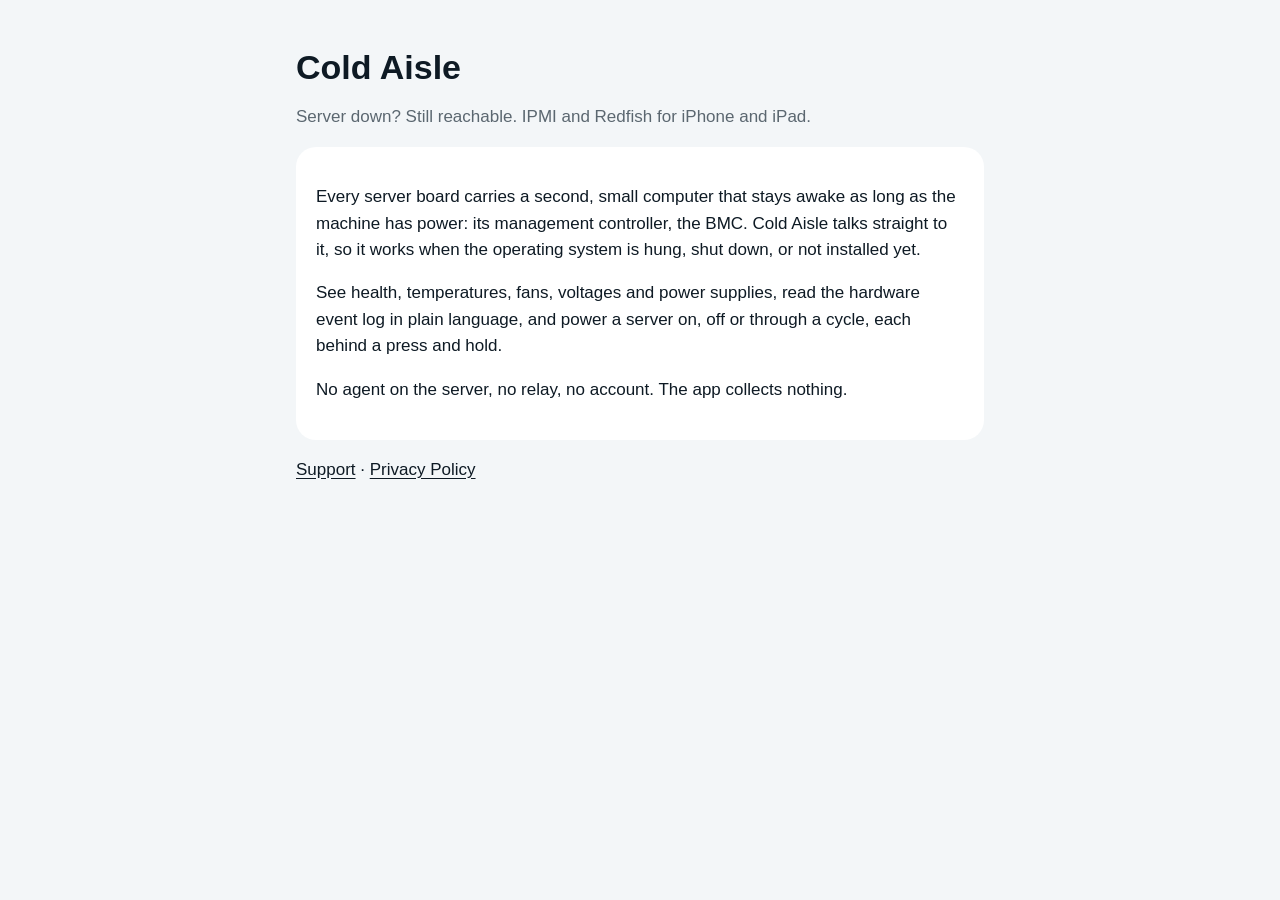
==== index.html @ 9bc8d435 "Privacy policy and support pages for Cold Aisle Co-Authored-By: Claude Fable 5.2 <noreply@anthropic." ====
<!doctype html>
<html lang="en">
<head>
<meta charset="utf-8">
<meta name="viewport" content="width=device-width, initial-scale=1">
<title>Cold Aisle</title>
<link rel="stylesheet" href="style.css">
</head>
<body>
<main>
<h1>Cold Aisle</h1>
<p class="muted">Server down? Still reachable. IPMI and Redfish for iPhone and iPad.</p>
<div class="card">
<p>Every server board carries a second, small computer that stays awake as long as the machine has power: its management controller, the BMC. Cold Aisle talks straight to it, so it works when the operating system is hung, shut down, or not installed yet.</p>
<p>See health, temperatures, fans, voltages and power supplies, read the hardware event log in plain language, and power a server on, off or through a cycle, each behind a press and hold.</p>
<p>No agent on the server, no relay, no account. The app collects nothing.</p>
</div>
<p><a href="support.html">Support</a> &middot; <a href="privacy.html">Privacy Policy</a></p>
</main>
</body>
</html>
---- style.css ----
:root { --bg: #f3f6f8; --fg: #0e1a24; --muted: #5b6770; --card: #fff; --link: #0e1a24; }
@media (prefers-color-scheme: dark) { :root { --bg: #0b1218; --fg: #edf2f5; --muted: #9aa7b2; --card: #16222c; --link: #edf2f5; } }
* { box-sizing: border-box; }
body { margin: 0; background: var(--bg); color: var(--fg); font: 17px/1.55 -apple-system, BlinkMacSystemFont, "Segoe UI", Roboto, sans-serif; }
main { max-width: 720px; margin: 0 auto; padding: 48px 16px 64px; }
h1 { font-size: 34px; line-height: 1.15; margin: 0 0 8px; font-weight: 600; }
h2 { font-size: 21px; margin: 32px 0 8px; font-weight: 600; }
p, li { color: var(--fg); }
.muted { color: var(--muted); }
.card { background: var(--card); border-radius: 20px; padding: 20px; margin: 16px 0; }
a { color: var(--link); text-underline-offset: 3px; }
nav { display: flex; gap: 16px; margin-bottom: 32px; }
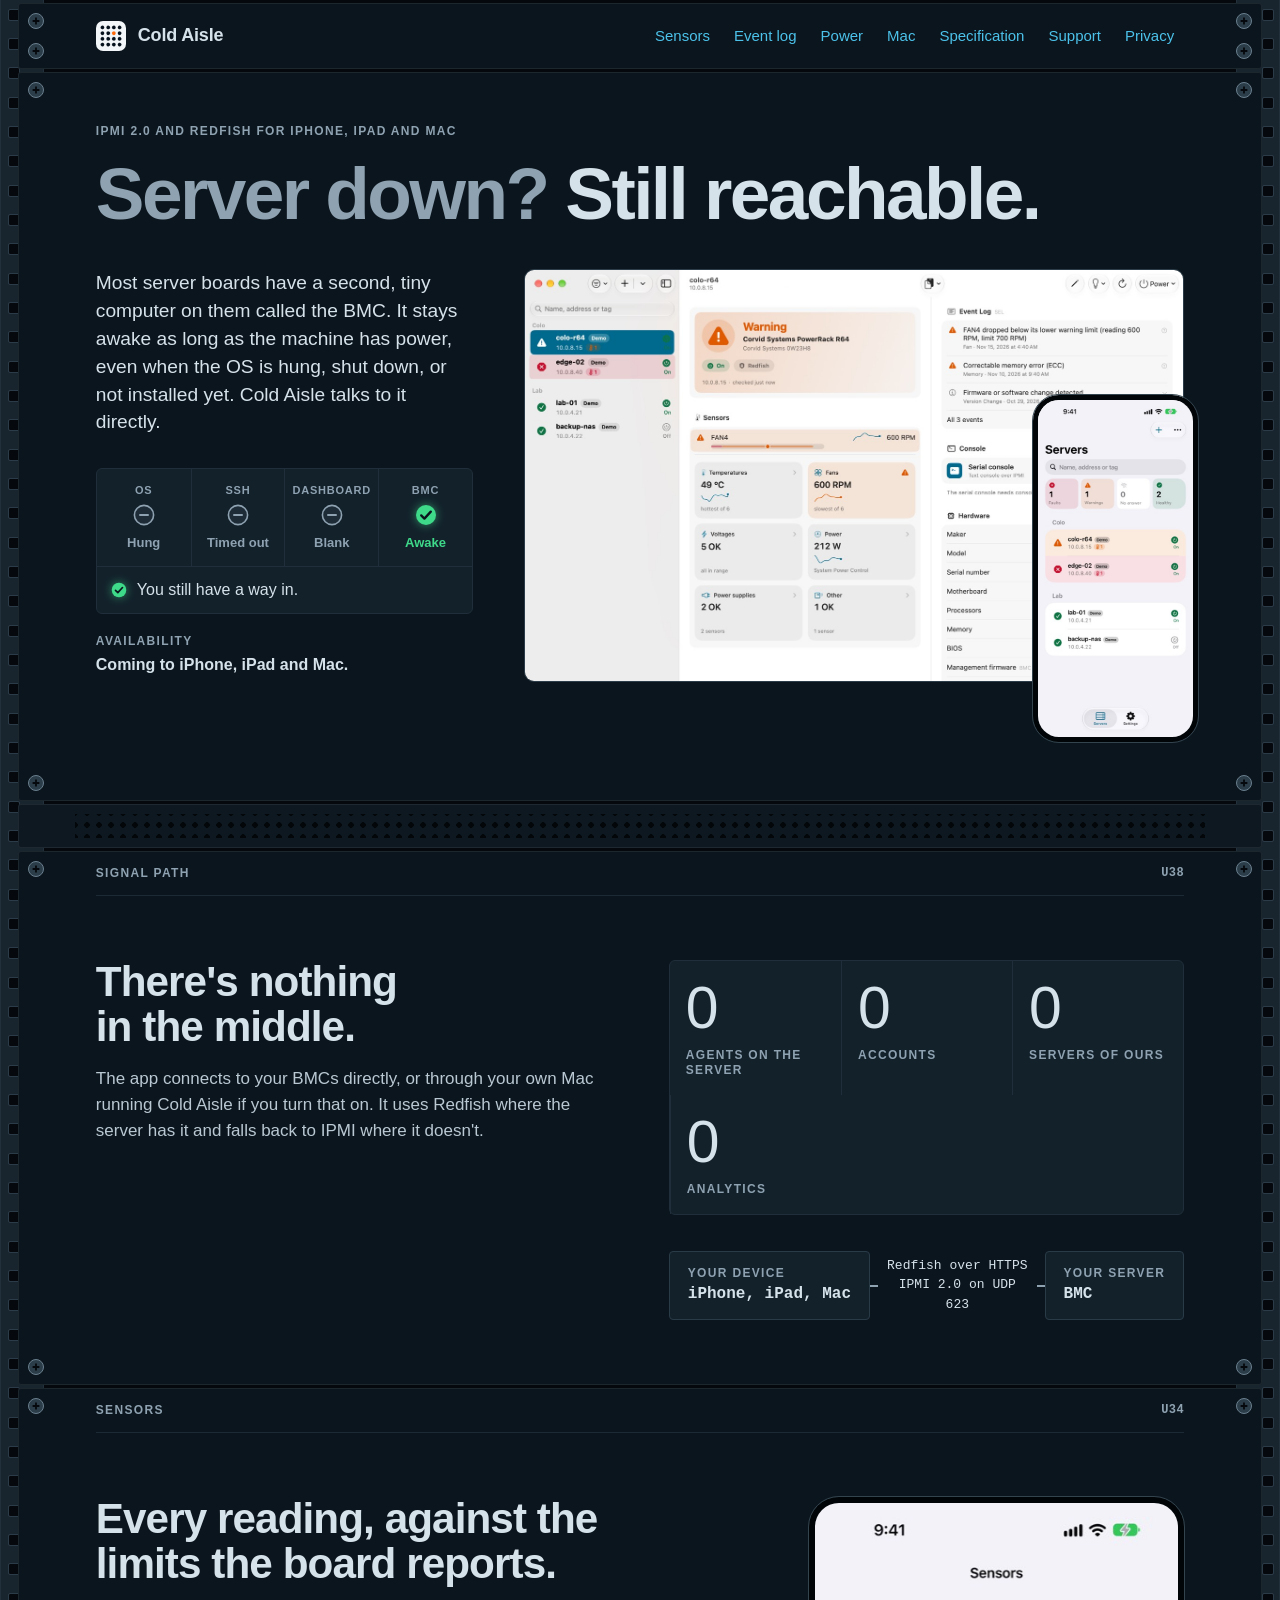
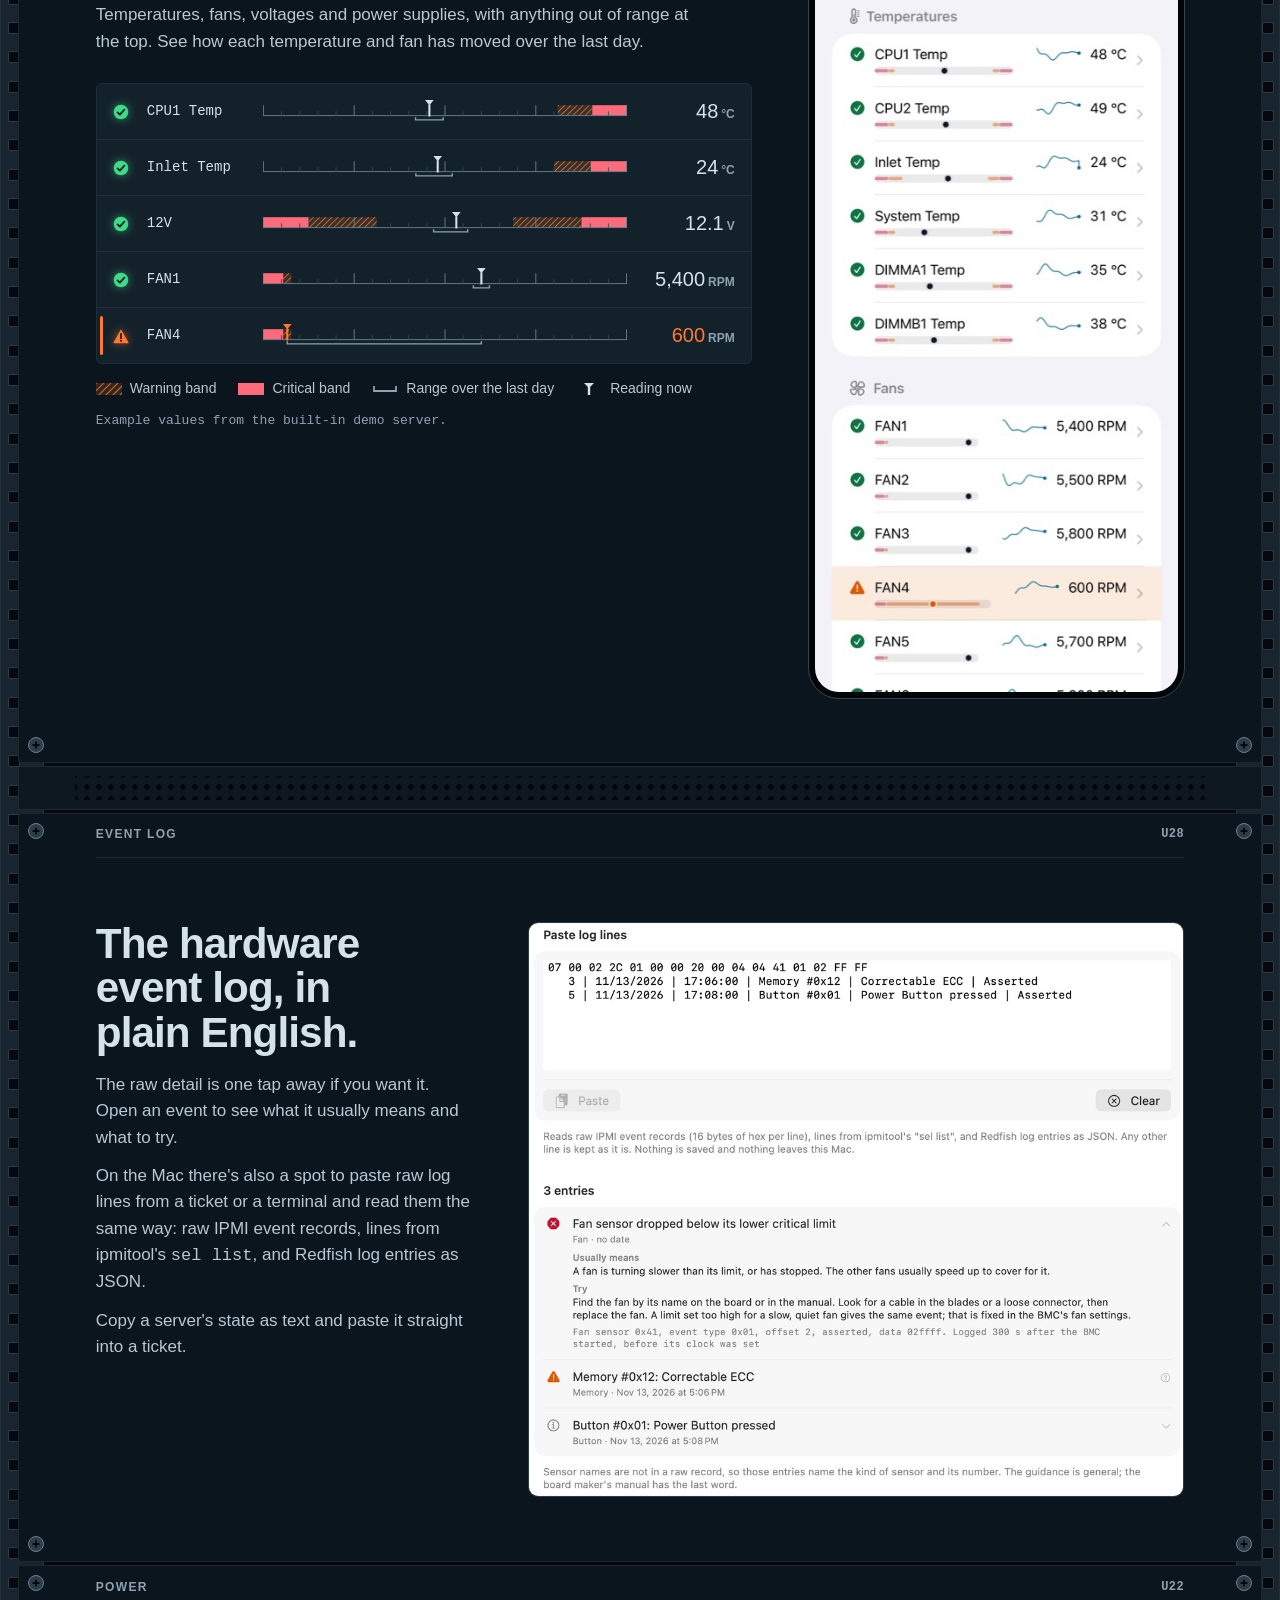
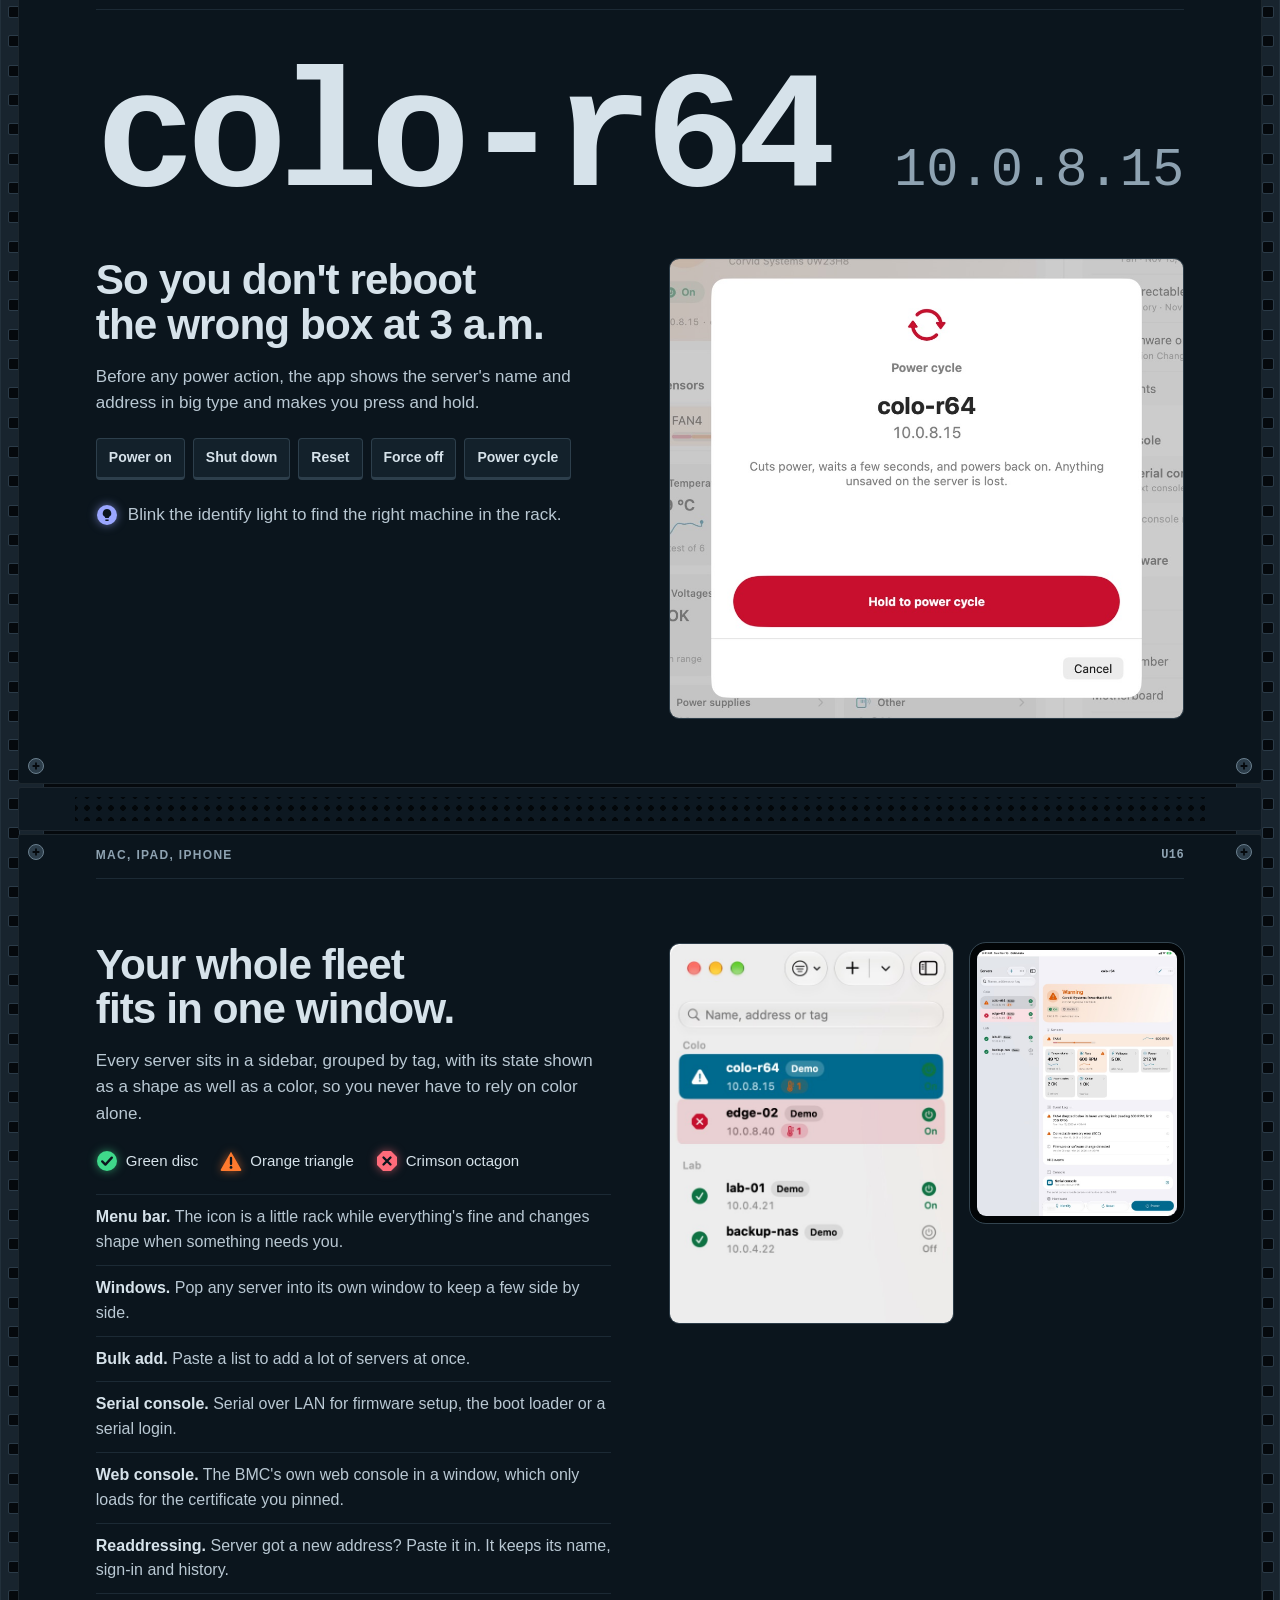
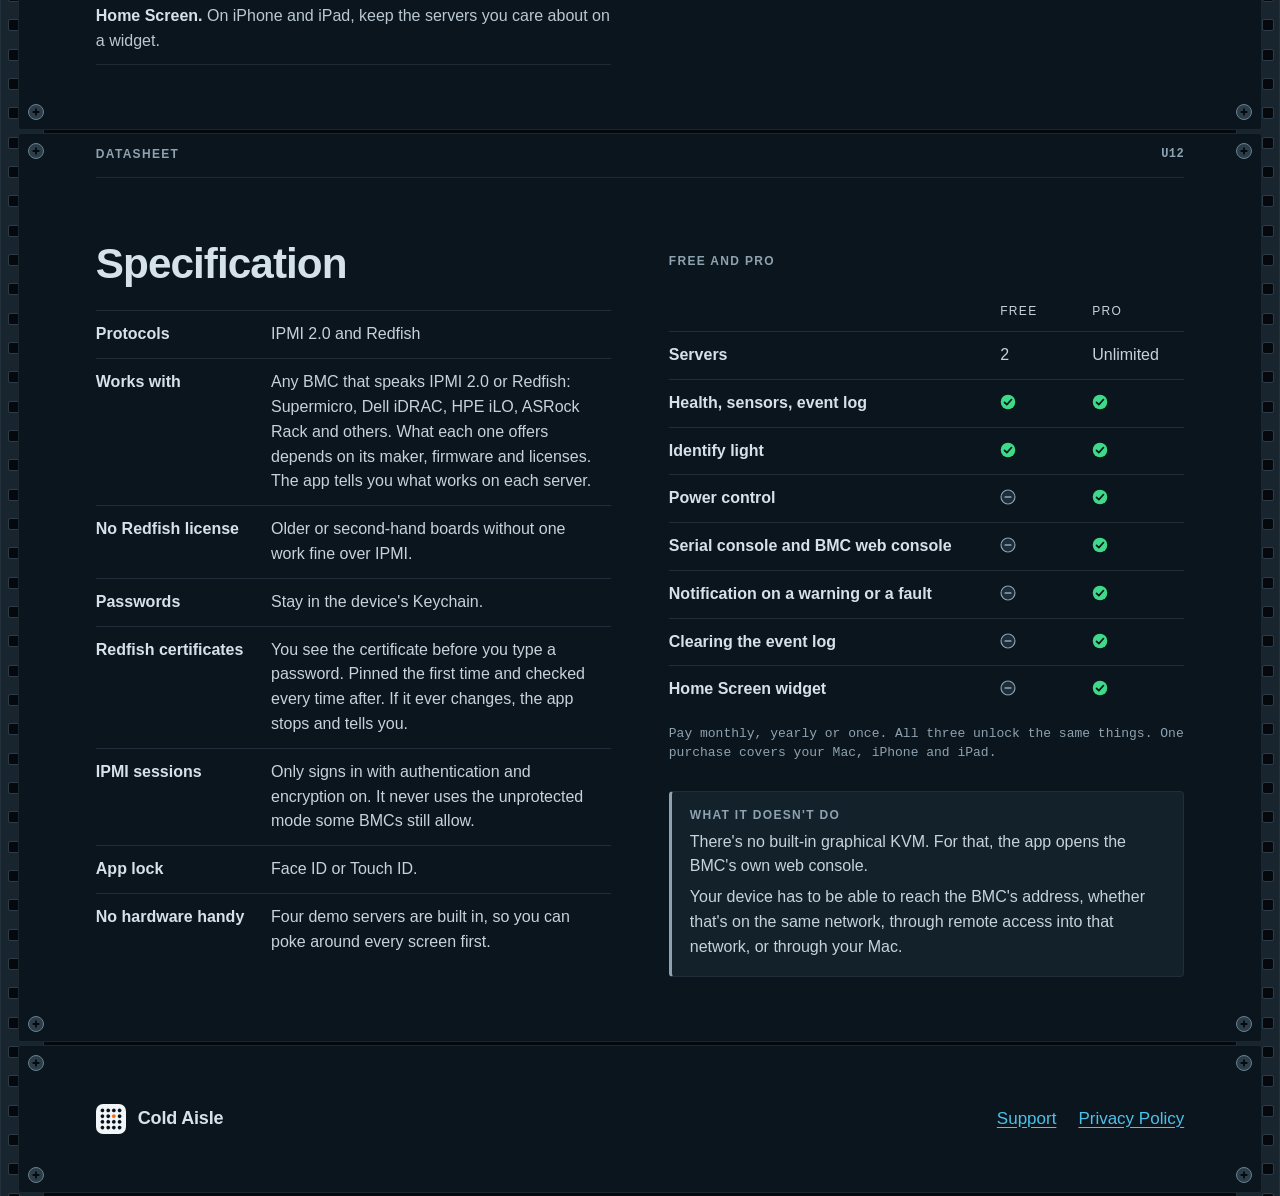
==== commit acc3e29f: "Redesign the site as a rack front panel Home page, 404, share image, favicons and sitemap in the app" ====
--- a/index.html
+++ b/index.html
@@ -3,19 +3,264 @@
 <head>
 <meta charset="utf-8">
 <meta name="viewport" content="width=device-width, initial-scale=1">
-<title>Cold Aisle</title>
+<title>Cold Aisle: IPMI &amp; Redfish</title>
+<meta name="description" content="Server down? Still reachable. Cold Aisle talks straight to the BMC over IPMI 2.0 or Redfish from your iPhone, iPad or Mac. No agent, no account, nothing in between.">
+<link rel="canonical" href="https://coldaisle.dev/">
+<meta property="og:title" content="Cold Aisle: IPMI &amp; Redfish">
+<meta property="og:description" content="Server down? Still reachable. Cold Aisle talks straight to the BMC over IPMI 2.0 or Redfish from your iPhone, iPad or Mac. No agent, no account, nothing in between.">
+<meta property="og:type" content="website">
+<meta property="og:url" content="https://coldaisle.dev/">
+<meta property="og:image" content="https://coldaisle.dev/img/og.jpg">
+<meta property="og:image:width" content="1200">
+<meta property="og:image:height" content="630">
+<meta property="og:image:alt" content="Cold Aisle: Server down? Still reachable.">
+<meta name="twitter:card" content="summary_large_image">
+<meta name="twitter:title" content="Cold Aisle: IPMI &amp; Redfish">
+<meta name="twitter:description" content="Server down? Still reachable. Cold Aisle talks straight to the BMC over IPMI 2.0 or Redfish from your iPhone, iPad or Mac. No agent, no account, nothing in between.">
+<meta name="twitter:image" content="https://coldaisle.dev/img/og.jpg">
+<meta name="theme-color" content="#0b151d">
+<link rel="icon" type="image/png" sizes="32x32" href="favicon-32.png">
+<link rel="apple-touch-icon" sizes="180x180" href="apple-touch-icon.png">
 <link rel="stylesheet" href="style.css">
 </head>
-<body>
-<main>
-<h1>Cold Aisle</h1>
-<p class="muted">Server down? Still reachable. IPMI and Redfish for iPhone and iPad.</p>
-<div class="card">
-<p>Every server board carries a second, small computer that stays awake as long as the machine has power: its management controller, the BMC. Cold Aisle talks straight to it, so it works when the operating system is hung, shut down, or not installed yet.</p>
-<p>See health, temperatures, fans, voltages and power supplies, read the hardware event log in plain language, and power a server on, off or through a cycle, each behind a press and hold.</p>
-<p>No agent on the server, no relay, no account. The app collects nothing.</p>
-</div>
-<p><a href="support.html">Support</a> &middot; <a href="privacy.html">Privacy Policy</a></p>
+<body class="face">
+<a class="skip" href="#main">Skip to content</a>
+<svg class="sprite" aria-hidden="true" focusable="false">
+<defs><pattern id="hatch" width="5" height="5" patternUnits="userSpaceOnUse" patternTransform="rotate(45)"><rect width="5" height="5" fill="#ff7a2e" fill-opacity=".16"/><path d="M0 0V5" stroke="#ff7a2e" stroke-width="1.6"/></pattern></defs>
+<symbol id="l-ok" viewBox="0 0 22 22"><circle cx="11" cy="11" r="10" fill="currentColor"/><path d="M6.2 11.4l3.2 3.2 6.4-7" fill="none" stroke="#0b151d" stroke-width="2.3" stroke-linecap="round" stroke-linejoin="round"/></symbol>
+<symbol id="l-warn" viewBox="0 0 22 22"><path d="M11 1.8 21.2 19.6a.9.9 0 0 1-.8 1.4H1.6a.9.9 0 0 1-.8-1.4z" fill="currentColor"/><path d="M11 8v6" stroke="#0b151d" stroke-width="2.3" stroke-linecap="round"/><circle cx="11" cy="17.4" r="1.4" fill="#0b151d"/></symbol>
+<symbol id="l-fault" viewBox="0 0 22 22"><path d="M7 1h8l6 6v8l-6 6H7l-6-6V7z" fill="currentColor"/><path d="M7.5 7.5l7 7m0-7l-7 7" stroke="#0b151d" stroke-width="2.3" stroke-linecap="round"/></symbol>
+<symbol id="l-id" viewBox="0 0 22 22"><circle cx="11" cy="11" r="10" fill="currentColor"/><path d="M11 5a4.2 4.2 0 0 0-2.5 7.6c.5.4.7.9.7 1.4h3.6c0-.5.2-1 .7-1.4A4.2 4.2 0 0 0 11 5zM9.4 15.6h3.2V17H9.4z" fill="#0b151d"/></symbol>
+<symbol id="l-none" viewBox="0 0 22 22"><circle cx="11" cy="11" r="9.6" fill="#1e2c37" stroke="currentColor" stroke-width="1.6"/><path d="M7 11h8" stroke="currentColor" stroke-width="2" stroke-linecap="round"/></symbol>
+</svg>
+<div class="rack">
+<div class="rail" aria-hidden="true"></div>
+<div class="bay">
+
+<header class="unit">
+<nav class="mast" aria-label="Main">
+<a class="brand" href="index.html"><img src="img/icon-96.png" width="30" height="30" alt="">Cold Aisle</a>
+<ul>
+<li class="opt"><a href="#sensors">Sensors</a></li>
+<li class="opt"><a href="#log">Event log</a></li>
+<li class="opt"><a href="#power">Power</a></li>
+<li class="opt"><a href="#mac">Mac</a></li>
+<li class="opt"><a href="#spec">Specification</a></li>
+<li><a href="support.html">Support</a></li>
+<li><a href="privacy.html">Privacy</a></li>
+</ul>
+</nav>
+</header>
+
+<main id="main">
+<div class="bay" style="padding:0">
+
+<section class="unit">
+<div class="top">
+<p class="eng kick">IPMI 2.0 and Redfish for iPhone, iPad and Mac</p>
+<h1><span class="dim">Server down?</span> <span>Still reachable.</span></h1>
+</div>
+<div class="hero">
+<div>
+<p class="lead">Most server boards have a second, tiny computer on them called the BMC. It stays awake as long as the machine has power, even when the OS is hung, shut down, or not installed yet. Cold Aisle talks to it directly.</p>
+<div class="bank">
+<ul>
+<li class="out" style="--d:0.5s"><span class="eng">OS</span><span class="stack"><svg class="lamp  l-none" aria-hidden="true"><use href="#l-none"/></svg><svg class="lamp lit l-ok glow" aria-hidden="true"><use href="#l-ok"/></svg></span><span class="word"><span class="was" aria-hidden="true">Up</span><span class="now">Hung</span></span></li>
+<li class="out" style="--d:1.0s"><span class="eng">SSH</span><span class="stack"><svg class="lamp  l-none" aria-hidden="true"><use href="#l-none"/></svg><svg class="lamp lit l-ok glow" aria-hidden="true"><use href="#l-ok"/></svg></span><span class="word"><span class="was" aria-hidden="true">Up</span><span class="now">Timed out</span></span></li>
+<li class="out" style="--d:1.5s"><span class="eng">Dashboard</span><span class="stack"><svg class="lamp  l-none" aria-hidden="true"><use href="#l-none"/></svg><svg class="lamp lit l-ok glow" aria-hidden="true"><use href="#l-ok"/></svg></span><span class="word"><span class="was" aria-hidden="true">Up</span><span class="now">Blank</span></span></li>
+<li class="up"><span class="eng">BMC</span><svg class="lamp  l-ok glow" aria-hidden="true"><use href="#l-ok"/></svg><span class="word">Awake</span></li>
+</ul>
+<p class="verdict"><svg class="lamp s l-ok glow" aria-hidden="true"><use href="#l-ok"/></svg>You still have a way in.</p>
+</div>
+<!-- badge:start -->
+<!-- When the app is live: delete the "soon" paragraph below and uncomment this link.
+<a class="badge" href="https://apps.apple.com/app/id6834197526"><img src="img/app-store-badge.svg" width="144" height="48" alt="Download on the App Store"></a>
+-->
+<!-- badge:end -->
+<p class="soon"><span class="eng">Availability</span><b>Coming to iPhone, iPad and Mac.</b></p>
+</div>
+<div class="screens">
+<figure>
+<img class="win" src="img/mac-server.jpg" width="1400" height="875" alt="Cold Aisle on the Mac: a sidebar of four demo servers and the server colo-r64 showing a warning for FAN4 at 600 RPM, with its sensors, event log and hardware details.">
+</figure>
+<img class="phone" src="img/iphone-servers.jpg" width="414" height="900" alt="Cold Aisle on iPhone: the server list with one fault, one warning and two healthy demo servers.">
+</div>
+</div>
+</section>
+
+<div class="blank" aria-hidden="true"></div>
+
+<section class="unit" aria-labelledby="h-path">
+<div class="plate" aria-hidden="true"><span class="eng">Signal path</span><span class="eng">U38</span></div>
+<div class="sec c-6-6">
+<div>
+<h2 id="h-path">There's nothing in the middle.</h2>
+<p class="body">The app connects to your BMCs directly, or through your own Mac running Cold Aisle if you turn that on. It uses Redfish where the server has it and falls back to IPMI where it doesn't.</p>
+</div>
+<div>
+<dl class="reads">
+<div><dt class="eng">Agents on the server</dt><dd>0</dd></div>
+<div><dt class="eng">Accounts</dt><dd>0</dd></div>
+<div><dt class="eng">Servers of ours</dt><dd>0</dd></div>
+<div><dt class="eng">Analytics</dt><dd>0</dd></div>
+</dl>
+<div class="path">
+<div class="node"><span class="eng">Your device</span><b>iPhone, iPad, Mac</b></div>
+<div class="wire"><span>Redfish over HTTPS</span><span>IPMI 2.0 on UDP 623</span></div>
+<div class="node"><span class="eng">Your server</span><b>BMC</b></div>
+</div>
+</div>
+</div>
+</section>
+
+<section class="unit" id="sensors" aria-labelledby="h-sens">
+<div class="plate" aria-hidden="true"><span class="eng">Sensors</span><span class="eng">U34</span></div>
+<div class="sec c-7-5">
+<div>
+<h2 id="h-sens">Every reading, against the limits the board reports.</h2>
+<p class="body">Temperatures, fans, voltages and power supplies, with anything out of range at the top. See how each temperature and fan has moved over the last day.</p>
+<ul class="sens" aria-label="Example sensor readings">
+<li><svg class="lamp s l-ok glow" aria-hidden="true"><use href="#l-ok"/></svg><span class="n">CPU1 Temp</span><span class="scale-c"><svg class="scale" viewBox="0 0 420 26" aria-hidden="true"><rect x="340.0" y="6" width="40.0" height="12" fill="url(#hatch)"/><rect x="380.0" y="6" width="40.0" height="12" fill="#ff6b7a"/><path d="M0 18H420" stroke="#6f8391"/><path d="M21.4 13V18M42.4 13V18M63.4 13V18M84.3 13V18M126.2 13V18M147.2 13V18M168.1 13V18M189.1 13V18M230.9 13V18M251.9 13V18M272.9 13V18M293.8 13V18M335.7 13V18M356.6 13V18M377.6 13V18M398.6 13V18" stroke="#34495a"/><path d="M0.5 6V18M105.2 6V18M210.0 6V18M314.8 6V18M419.5 6V18" stroke="#6f8391"/><path d="M176.0 20V23H208.0V20" fill="none" stroke="#8ea2b1" stroke-width="1.6"/><path d="M192.0 5V19" stroke="#d6e2ea" stroke-width="2.4"/><path d="M187.0 0h10l-5 6z" fill="#d6e2ea"/></svg></span><span class="v">48<small>°C</small><span class="vh">, in range</span></span></li>
+<li><svg class="lamp s l-ok glow" aria-hidden="true"><use href="#l-ok"/></svg><span class="n">Inlet Temp</span><span class="scale-c"><svg class="scale" viewBox="0 0 420 26" aria-hidden="true"><rect x="336.0" y="6" width="42.0" height="12" fill="url(#hatch)"/><rect x="378.0" y="6" width="42.0" height="12" fill="#ff6b7a"/><path d="M0 18H420" stroke="#6f8391"/><path d="M21.4 13V18M42.4 13V18M63.4 13V18M84.3 13V18M126.2 13V18M147.2 13V18M168.1 13V18M189.1 13V18M230.9 13V18M251.9 13V18M272.9 13V18M293.8 13V18M335.7 13V18M356.6 13V18M377.6 13V18M398.6 13V18" stroke="#34495a"/><path d="M0.5 6V18M105.2 6V18M210.0 6V18M314.8 6V18M419.5 6V18" stroke="#6f8391"/><path d="M176.4 20V23H218.4V20" fill="none" stroke="#8ea2b1" stroke-width="1.6"/><path d="M201.6 5V19" stroke="#d6e2ea" stroke-width="2.4"/><path d="M196.6 0h10l-5 6z" fill="#d6e2ea"/></svg></span><span class="v">24<small>°C</small><span class="vh">, in range</span></span></li>
+<li><svg class="lamp s l-ok glow" aria-hidden="true"><use href="#l-ok"/></svg><span class="n">12V</span><span class="scale-c"><svg class="scale" viewBox="0 0 420 26" aria-hidden="true"><rect x="0.0" y="6" width="52.5" height="12" fill="#ff6b7a"/><rect x="52.5" y="6" width="78.7" height="12" fill="url(#hatch)"/><rect x="288.7" y="6" width="78.8" height="12" fill="url(#hatch)"/><rect x="367.5" y="6" width="52.5" height="12" fill="#ff6b7a"/><path d="M0 18H420" stroke="#6f8391"/><path d="M21.4 13V18M42.4 13V18M63.4 13V18M84.3 13V18M126.2 13V18M147.2 13V18M168.1 13V18M189.1 13V18M230.9 13V18M251.9 13V18M272.9 13V18M293.8 13V18M335.7 13V18M356.6 13V18M377.6 13V18M398.6 13V18" stroke="#34495a"/><path d="M0.5 6V18M105.2 6V18M210.0 6V18M314.8 6V18M419.5 6V18" stroke="#6f8391"/><path d="M196.9 20V23H236.2V20" fill="none" stroke="#8ea2b1" stroke-width="1.6"/><path d="M223.1 5V19" stroke="#d6e2ea" stroke-width="2.4"/><path d="M218.1 0h10l-5 6z" fill="#d6e2ea"/></svg></span><span class="v">12.1<small>V</small><span class="vh">, in range</span></span></li>
+<li><svg class="lamp s l-ok glow" aria-hidden="true"><use href="#l-ok"/></svg><span class="n">FAN1</span><span class="scale-c"><svg class="scale" viewBox="0 0 420 26" aria-hidden="true"><rect x="0.0" y="6" width="23.3" height="12" fill="#ff6b7a"/><rect x="23.3" y="6" width="9.3" height="12" fill="url(#hatch)"/><path d="M0 18H420" stroke="#6f8391"/><path d="M21.4 13V18M42.4 13V18M63.4 13V18M84.3 13V18M126.2 13V18M147.2 13V18M168.1 13V18M189.1 13V18M230.9 13V18M251.9 13V18M272.9 13V18M293.8 13V18M335.7 13V18M356.6 13V18M377.6 13V18M398.6 13V18" stroke="#34495a"/><path d="M0.5 6V18M105.2 6V18M210.0 6V18M314.8 6V18M419.5 6V18" stroke="#6f8391"/><path d="M242.7 20V23H261.3V20" fill="none" stroke="#8ea2b1" stroke-width="1.6"/><path d="M252.0 5V19" stroke="#d6e2ea" stroke-width="2.4"/><path d="M247.0 0h10l-5 6z" fill="#d6e2ea"/></svg></span><span class="v">5,400<small>RPM</small><span class="vh">, in range</span></span></li>
+<li class="edge"><svg class="lamp s l-warn glow" aria-hidden="true"><use href="#l-warn"/></svg><span class="n">FAN4</span><span class="scale-c"><svg class="scale" viewBox="0 0 420 26" aria-hidden="true"><rect x="0.0" y="6" width="23.3" height="12" fill="#ff6b7a"/><rect x="23.3" y="6" width="9.3" height="12" fill="url(#hatch)"/><path d="M0 18H420" stroke="#6f8391"/><path d="M21.4 13V18M42.4 13V18M63.4 13V18M84.3 13V18M126.2 13V18M147.2 13V18M168.1 13V18M189.1 13V18M230.9 13V18M251.9 13V18M272.9 13V18M293.8 13V18M335.7 13V18M356.6 13V18M377.6 13V18M398.6 13V18" stroke="#34495a"/><path d="M0.5 6V18M105.2 6V18M210.0 6V18M314.8 6V18M419.5 6V18" stroke="#6f8391"/><path d="M28.0 20V23H252.0V20" fill="none" stroke="#8ea2b1" stroke-width="1.6"/><path d="M28.0 5V19" stroke="#ff7a2e" stroke-width="2.4"/><path d="M23.0 0h10l-5 6z" fill="#ff7a2e"/></svg></span><span class="v">600<small>RPM</small><span class="vh">, below its lower warning limit</span></span></li>
+</ul>
+<ul class="key" aria-label="How to read the scale">
+<li><svg viewBox="0 0 26 12" aria-hidden="true"><rect width="26" height="12" fill="url(#hatch)"/></svg>Warning band</li>
+<li><svg viewBox="0 0 26 12" aria-hidden="true"><rect width="26" height="12" fill="#ff6b7a"/></svg>Critical band</li>
+<li><svg viewBox="0 0 26 12" aria-hidden="true"><path d="M2 3v5h22V3" fill="none" stroke="#8ea2b1" stroke-width="1.8"/></svg>Range over the last day</li>
+<li><svg viewBox="0 0 26 12" aria-hidden="true"><path d="M13 3v9" stroke="#d6e2ea" stroke-width="2.4"/><path d="M8 0h10l-5 5z" fill="#d6e2ea"/></svg>Reading now</li>
+</ul>
+<p class="note">Example values from the built-in demo server.</p>
+</div>
+<figure class="solo">
+<img class="phone" src="img/iphone-sensors.jpg" width="414" height="900" loading="lazy" alt="The Sensors screen on iPhone: six temperatures in range, and fans with FAN4 highlighted at 600 RPM.">
+</figure>
+</div>
+</section>
+
+<div class="blank" aria-hidden="true"></div>
+
+<section class="unit" id="log" aria-labelledby="h-log">
+<div class="plate" aria-hidden="true"><span class="eng">Event log</span><span class="eng">U28</span></div>
+<div class="sec c-5-7">
+<div>
+<h2 id="h-log">The hardware event log, in plain English.</h2>
+<p class="body">The raw detail is one tap away if you want it. Open an event to see what it usually means and what to try.</p>
+<p class="body">On the Mac there's also a spot to paste raw log lines from a ticket or a terminal and read them the same way: raw IPMI event records, lines from ipmitool's <span class="addr">sel list</span>, and Redfish log entries as JSON.</p>
+<p class="body">Copy a server's state as text and paste it straight into a ticket.</p>
+</div>
+<figure>
+<img class="win" src="img/mac-log-reader.jpg" width="1100" height="965" loading="lazy" alt="The Read a Log window on the Mac: three pasted raw log lines decoded into a fan fault, a correctable memory error and a power button press, with what the fault usually means and what to try.">
+</figure>
+</div>
+</section>
+
+<section class="unit" id="power" aria-labelledby="h-power">
+<div class="plate" aria-hidden="true"><span class="eng">Power</span><span class="eng">U22</span></div>
+<div class="bigrow" aria-hidden="true"><p class="bigname">colo-r64</p><p class="bigaddr">10.0.8.15</p></div>
+<div class="sec c-6-6" style="padding-top:clamp(28px,3vw,44px)">
+<div>
+<h2 id="h-power">So you don't reboot the wrong box at 3 a.m.</h2>
+<p class="body">Before any power action, the app shows the server's name and address in big type and makes you press and hold.</p>
+<ul class="caps" aria-label="Power actions">
+<li>Power on</li><li>Shut down</li><li>Reset</li><li>Force off</li><li>Power cycle</li>
+</ul>
+<p class="ident"><svg class="lamp  l-id glow" aria-hidden="true"><use href="#l-id"/></svg><span>Blink the identify light to find the right machine in the rack.</span></p>
+</div>
+<figure>
+<img class="win" src="img/mac-confirm.jpg" width="1000" height="893" loading="lazy" alt="The power cycle confirmation on the Mac: the name colo-r64 and address 10.0.8.15 in large type above a red button labelled Hold to power cycle.">
+</figure>
+</div>
+</section>
+
+<div class="blank" aria-hidden="true"></div>
+
+<section class="unit" id="mac" aria-labelledby="h-mac">
+<div class="plate" aria-hidden="true"><span class="eng">Mac, iPad, iPhone</span><span class="eng">U16</span></div>
+<div class="sec c-6-6">
+<div>
+<h2 id="h-mac">Your whole fleet fits in one window.</h2>
+<p class="body">Every server sits in a sidebar, grouped by tag, with its state shown as a shape as well as a color, so you never have to rely on color alone.</p>
+<ul class="shapes" aria-label="Status shapes">
+<li><svg class="lamp  l-ok glow" aria-hidden="true"><use href="#l-ok"/></svg>Green disc</li><li><svg class="lamp  l-warn glow" aria-hidden="true"><use href="#l-warn"/></svg>Orange triangle</li><li><svg class="lamp  l-fault glow" aria-hidden="true"><use href="#l-fault"/></svg>Crimson octagon</li>
+</ul>
+<ul class="ticks">
+<li><b>Menu bar.</b> The icon is a little rack while everything's fine and changes shape when something needs you.</li>
+<li><b>Windows.</b> Pop any server into its own window to keep a few side by side.</li>
+<li><b>Bulk add.</b> Paste a list to add a lot of servers at once.</li>
+<li><b>Serial console.</b> Serial over LAN for firmware setup, the boot loader or a serial login.</li>
+<li><b>Web console.</b> The BMC's own web console in a window, which only loads for the certificate you pinned.</li>
+<li><b>Readdressing.</b> Server got a new address? Paste it in. It keeps its name, sign-in and history.</li>
+<li><b>Home Screen.</b> On iPhone and iPad, keep the servers you care about on a widget.</li>
+</ul>
+</div>
+<div class="pair">
+<figure><img class="win" src="img/mac-sidebar.jpg" width="598" height="800" loading="lazy" alt="Close-up of the Mac sidebar: colo-r64 with a warning triangle, edge-02 with a fault octagon, lab-01 and backup-nas with green discs."></figure>
+<figure><img class="tablet" src="img/ipad-server.jpg" width="675" height="900" loading="lazy" alt="Cold Aisle on iPad: the server list beside the detail of colo-r64, with sensors, event log and console."></figure>
+</div>
+</div>
+</section>
+
+<section class="unit" id="spec" aria-labelledby="h-spec">
+<div class="plate" aria-hidden="true"><span class="eng">Datasheet</span><span class="eng">U12</span></div>
+<div class="sec c-6-6">
+<div>
+<h2 id="h-spec">Specification</h2>
+<table class="sheet spec">
+<tbody>
+<tr><th scope="row">Protocols</th><td>IPMI 2.0 and Redfish</td></tr>
+<tr><th scope="row">Works with</th><td>Any BMC that speaks IPMI 2.0 or Redfish: Supermicro, Dell iDRAC, HPE iLO, ASRock Rack and others. What each one offers depends on its maker, firmware and licenses. The app tells you what works on each server.</td></tr>
+<tr><th scope="row">No Redfish license</th><td>Older or second-hand boards without one work fine over IPMI.</td></tr>
+<tr><th scope="row">Passwords</th><td>Stay in the device's Keychain.</td></tr>
+<tr><th scope="row">Redfish certificates</th><td>You see the certificate before you type a password. Pinned the first time and checked every time after. If it ever changes, the app stops and tells you.</td></tr>
+<tr><th scope="row">IPMI sessions</th><td>Only signs in with authentication and encryption on. It never uses the unprotected mode some BMCs still allow.</td></tr>
+<tr><th scope="row">App lock</th><td>Face ID or Touch ID.</td></tr>
+<tr><th scope="row">No hardware handy</th><td>Four demo servers are built in, so you can poke around every screen first.</td></tr>
+</tbody>
+</table>
+</div>
+<div>
+<h3 class="eng" style="padding-top:12px">Free and Pro</h3>
+<table class="sheet plans">
+<thead><tr><td></td><th scope="col" class="m eng">Free</th><th scope="col" class="m eng">Pro</th></tr></thead>
+<tbody>
+<tr><th scope="row">Servers</th><td class="m">2</td><td class="m">Unlimited</td></tr>
+<tr><th scope="row">Health, sensors, event log</th><td class="m"><svg class="lamp s l-ok" aria-hidden="true"><use href="#l-ok"/></svg><span class="vh">Included</span></td><td class="m"><svg class="lamp s l-ok" aria-hidden="true"><use href="#l-ok"/></svg><span class="vh">Included</span></td></tr>
+<tr><th scope="row">Identify light</th><td class="m"><svg class="lamp s l-ok" aria-hidden="true"><use href="#l-ok"/></svg><span class="vh">Included</span></td><td class="m"><svg class="lamp s l-ok" aria-hidden="true"><use href="#l-ok"/></svg><span class="vh">Included</span></td></tr>
+<tr><th scope="row">Power control</th><td class="m"><svg class="lamp s l-none" aria-hidden="true"><use href="#l-none"/></svg><span class="vh">Not included</span></td><td class="m"><svg class="lamp s l-ok" aria-hidden="true"><use href="#l-ok"/></svg><span class="vh">Included</span></td></tr>
+<tr><th scope="row">Serial console and BMC web console</th><td class="m"><svg class="lamp s l-none" aria-hidden="true"><use href="#l-none"/></svg><span class="vh">Not included</span></td><td class="m"><svg class="lamp s l-ok" aria-hidden="true"><use href="#l-ok"/></svg><span class="vh">Included</span></td></tr>
+<tr><th scope="row">Notification on a warning or a fault</th><td class="m"><svg class="lamp s l-none" aria-hidden="true"><use href="#l-none"/></svg><span class="vh">Not included</span></td><td class="m"><svg class="lamp s l-ok" aria-hidden="true"><use href="#l-ok"/></svg><span class="vh">Included</span></td></tr>
+<tr><th scope="row">Clearing the event log</th><td class="m"><svg class="lamp s l-none" aria-hidden="true"><use href="#l-none"/></svg><span class="vh">Not included</span></td><td class="m"><svg class="lamp s l-ok" aria-hidden="true"><use href="#l-ok"/></svg><span class="vh">Included</span></td></tr>
+<tr><th scope="row">Home Screen widget</th><td class="m"><svg class="lamp s l-none" aria-hidden="true"><use href="#l-none"/></svg><span class="vh">Not included</span></td><td class="m"><svg class="lamp s l-ok" aria-hidden="true"><use href="#l-ok"/></svg><span class="vh">Included</span></td></tr>
+</tbody>
+</table>
+<p class="note">Pay monthly, yearly or once. All three unlock the same things. One purchase covers your Mac, iPhone and iPad.</p>
+<div class="limits">
+<h3 class="eng">What it doesn't do</h3>
+<p>There's no built-in graphical KVM. For that, the app opens the BMC's own web console.</p>
+<p>Your device has to be able to reach the BMC's address, whether that's on the same network, through remote access into that network, or through your Mac.</p>
+</div>
+</div>
+</div>
+</section>
+
+</div>
 </main>
+
+<footer class="unit">
+<div class="end">
+<a class="brand" href="index.html"><img src="img/icon-96.png" width="30" height="30" alt="" loading="lazy">Cold Aisle</a>
+<nav aria-label="Footer"><ul>
+<li><a href="support.html">Support</a></li>
+<li><a href="privacy.html">Privacy Policy</a></li>
+</ul></nav>
+</div>
+</footer>
+
+</div>
+<div class="rail" aria-hidden="true"></div>
+</div>
 </body>
 </html>
--- a/style.css
+++ b/style.css
@@ -1,12 +1,238 @@
-:root { --bg: #f3f6f8; --fg: #0e1a24; --muted: #5b6770; --card: #fff; --link: #0e1a24; }
-@media (prefers-color-scheme: dark) { :root { --bg: #0b1218; --fg: #edf2f5; --muted: #9aa7b2; --card: #16222c; --link: #edf2f5; } }
+/* Cold Aisle. Tokens from Shared/Palette.swift; rules from docs/DECISIONS.md section 11.
+   The accent is for what you press. A status colour only ever says a status, and always with its own shape. */
+:root {
+  --face: #0b151d; --face-raised: #13212b; --face-text: #d6e2ea; --face-label: #8ea2b1;
+  --lamp-off: #1e2c37; --face-accent: #4cc2ea; --face-healthy: #3fd98a; --face-signal: #ff7a2e;
+  --face-fault: #ff6b7a; --face-identify: #9aa6ff; --fault-fill: #c8102e;
+  --void: #05090d; --steel: #18242e; --edge: rgba(255, 255, 255, .07);
+  --sans: -apple-system, BlinkMacSystemFont, "Segoe UI", Roboto, "Helvetica Neue", Arial, sans-serif;
+  --mono: ui-monospace, "SF Mono", SFMono-Regular, Menlo, Consolas, "Liberation Mono", monospace;
+  --rail: url("data:image/svg+xml,%3Csvg xmlns='http://www.w3.org/2000/svg' width='44' height='88'%3E%3Cg fill='%2305090d' stroke='%232b3b48'%3E%3Crect x='7.5' y='9.5' width='11' height='11' rx='1.5'/%3E%3Crect x='7.5' y='38.5' width='11' height='11' rx='1.5'/%3E%3Crect x='7.5' y='67.5' width='11' height='11' rx='1.5'/%3E%3C/g%3E%3C/svg%3E");
+  --screw: url("data:image/svg+xml,%3Csvg xmlns='http://www.w3.org/2000/svg' width='16' height='16'%3E%3Ccircle cx='8' cy='8' r='7.5' fill='%232c3d4a' stroke='%236a7f8e'/%3E%3Cpath d='M4.6 8h6.8M8 4.6v6.8' stroke='%2305090d' stroke-width='1.8'/%3E%3C/svg%3E");
+}
 * { box-sizing: border-box; }
-body { margin: 0; background: var(--bg); color: var(--fg); font: 17px/1.55 -apple-system, BlinkMacSystemFont, "Segoe UI", Roboto, sans-serif; }
-main { max-width: 720px; margin: 0 auto; padding: 48px 16px 64px; }
-h1 { font-size: 34px; line-height: 1.15; margin: 0 0 8px; font-weight: 600; }
-h2 { font-size: 21px; margin: 32px 0 8px; font-weight: 600; }
-p, li { color: var(--fg); }
-.muted { color: var(--muted); }
-.card { background: var(--card); border-radius: 20px; padding: 20px; margin: 16px 0; }
-a { color: var(--link); text-underline-offset: 3px; }
-nav { display: flex; gap: 16px; margin-bottom: 32px; }
+html { -webkit-text-size-adjust: 100%; scroll-behavior: smooth; scroll-padding-top: 12px; }
+body { margin: 0; font: 17px/1.55 var(--sans); }
+img, svg { display: block; max-width: 100%; }
+img { height: auto; }
+.skip { position: absolute; left: 8px; top: -80px; z-index: 10; padding: 10px 16px; background: var(--face-accent); color: #05090d; font-weight: 600; border-radius: 4px; }
+.skip:focus { top: 8px; }
+.vh { position: absolute; width: 1px; height: 1px; margin: -1px; overflow: hidden; clip-path: inset(50%); white-space: nowrap; }
+.sprite { position: absolute; width: 0; height: 0; overflow: hidden; }
+@media (prefers-reduced-motion: reduce) { html { scroll-behavior: auto; } *, *::before, *::after { animation: none !important; transition: none !important; } }
+
+/* ---------- The rack (home page and 404) ---------- */
+body.face { background: var(--void); color: var(--face-text); }
+.face a { color: var(--face-accent); text-underline-offset: 3px; }
+.face :focus-visible { outline: 2px solid var(--face-accent); outline-offset: 2px; border-radius: 2px; }
+.rack { display: grid; grid-template-columns: 44px minmax(0, 1fr) 44px; max-width: 1560px; margin: 0 auto; }
+.rail { background: var(--steel) var(--rail) repeat-y 0 0; border-inline: 1px solid #22303b; }
+.rail + .bay + .rail { background-position: right -0px top 0; transform: scaleX(-1); }
+.bay { position: relative; z-index: 1; min-width: 0; display: flex; flex-direction: column; gap: 3px; padding-block: 3px; }
+
+.unit { position: relative; margin-inline: -26px; padding-inline: clamp(56px, 6vw, 92px); background: var(--face); border: 1px solid var(--edge); border-radius: 3px; }
+.unit::before { content: ""; position: absolute; inset: 0; pointer-events: none;
+  background: var(--screw) 9px 9px no-repeat, var(--screw) right 9px top 9px no-repeat, var(--screw) left 9px bottom 9px no-repeat, var(--screw) right 9px bottom 9px no-repeat; }
+.unit > * { position: relative; }
+.blank { height: 44px; margin-inline: -26px; border: 1px solid var(--edge); border-radius: 3px; padding: 9px 56px;
+  background: radial-gradient(circle at 5px 5px, #03070a 2.6px, transparent 3px) center / 12px 12px content-box, #0d1821 border-box; }
+
+/* Type */
+.eng { font-size: 12px; line-height: 1.3; font-weight: 600; font-stretch: condensed; letter-spacing: .11em; text-transform: uppercase; color: var(--face-label); }
+.addr { font-family: var(--mono); }
+h1, h2, h3 { margin: 0; font-weight: 600; color: var(--face-text); }
+h1 { font-size: clamp(36px, 5.7vw, 88px); line-height: 1; letter-spacing: -.035em; }
+h1 .dim { color: var(--face-label); }
+h2 { font-size: clamp(30px, 3.3vw, 46px); line-height: 1.06; letter-spacing: -.022em; text-wrap: balance; }
+h3 { font-size: 17px; }
+.lead { font-size: clamp(18px, 1.5vw, 21px); line-height: 1.45; margin: 24px 0 0; max-width: 34em; }
+.body { margin: 16px 0 0; max-width: 36em; color: #b9c8d3; }
+.body + .body { margin-top: 12px; }
+
+/* The plate on top of each unit */
+.plate { display: flex; justify-content: space-between; gap: 16px; align-items: center; min-height: 44px; border-bottom: 1px solid #1c2a35; }
+.plate .eng:last-child { font-family: var(--mono); letter-spacing: .04em; font-stretch: normal; }
+
+/* Masthead */
+.mast { display: flex; align-items: center; justify-content: space-between; gap: 12px 32px; flex-wrap: wrap; padding-block: 10px; }
+.brand { display: inline-flex; align-items: center; gap: 12px; color: var(--face-text) !important; text-decoration: none; font-weight: 600; font-size: 18px; letter-spacing: -.01em; min-height: 44px; }
+.brand img { width: 30px; height: 30px; border-radius: 7px; }
+.mast ul { display: flex; flex-wrap: wrap; gap: 0 4px; margin: 0; padding: 0; list-style: none; }
+.mast li a { display: inline-flex; align-items: center; min-height: 44px; padding: 0 10px; font-size: 15px; text-decoration: none; }
+.mast li a:hover { text-decoration: underline; }
+
+/* Lamps */
+.lamp { width: 22px; height: 22px; flex: none; }
+.lamp.s { width: 16px; height: 16px; }
+.l-ok { color: var(--face-healthy); } .l-warn { color: var(--face-signal); } .l-fault { color: var(--face-fault); }
+.l-id { color: var(--face-identify); } .l-none { color: var(--face-label); }
+.glow { filter: drop-shadow(0 0 5px color-mix(in srgb, currentColor 60%, transparent)); }
+
+/* Hero */
+.top { padding-top: clamp(32px, 4vw, 60px); }
+.top .kick { margin: 0 0 18px; }
+.hero { display: grid; grid-template-columns: minmax(0, 4fr) minmax(0, 7fr); gap: clamp(32px, 4vw, 64px); align-items: start; padding-block: clamp(24px, 3vw, 44px) clamp(40px, 4.5vw, 68px); }
+.hero .lead { margin-top: 0; }
+.badge { display: inline-block; margin-top: 24px; }
+.bank { margin-top: 32px; border: 1px solid #1f2e3a; border-radius: 6px; background: var(--face-raised); }
+.bank ul { display: grid; grid-template-columns: repeat(4, minmax(0, 1fr)); margin: 0; padding: 0; list-style: none; }
+.bank li { display: flex; flex-direction: column; align-items: center; gap: 7px; padding: 14px 4px 12px; text-align: center; border-left: 1px solid #1f2e3a; }
+.bank li:first-child { border-left: 0; }
+.bank .eng { font-size: 11px; letter-spacing: .07em; }
+.word { position: relative; font-size: 13px; font-weight: 600; color: var(--face-label); }
+.bank .up .word { color: var(--face-healthy); }
+.verdict { display: flex; align-items: center; gap: 10px; margin: 0; padding: 11px 14px; border-top: 1px solid #1f2e3a; font-size: 16px; font-weight: 500; }
+.soon { margin: 20px 0 0; font-size: 16px; }
+.soon b { font-weight: 600; }
+.soon .eng { display: block; margin-bottom: 3px; }
+
+/* The lamps go out one after another, once. The resting state is the markup's own. */
+.out .lit { animation: lampout .35s steps(2, end) both; animation-delay: var(--d); }
+.out .was { animation: wordout .1s linear both; animation-delay: var(--d); }
+.out .now { animation: wordin .1s linear both; animation-delay: var(--d); }
+.stack { position: relative; width: 22px; height: 22px; }
+.stack svg { position: absolute; inset: 0; }
+.stack .lit { opacity: 0; }
+.word .was { position: absolute; left: 50%; transform: translateX(-50%); color: var(--face-healthy); opacity: 0; }
+@keyframes lampout { from { opacity: 1; } to { opacity: 0; } }
+@keyframes wordout { from { opacity: 1; } to { opacity: 0; } }
+@keyframes wordin { from { opacity: 0; } to { opacity: 1; } }
+
+/* Screens */
+.screens { position: relative; padding-bottom: 60px; }
+.win { border-radius: 10px; overflow: hidden; border: 1px solid #2c3c48; background: #000; }
+.phone { border-radius: 30px; overflow: hidden; border: 6px solid #020507; outline: 1px solid #33444f; background: #000; }
+.screens .phone { position: absolute; right: -14px; bottom: 0; width: 25%; min-width: 128px; border-width: 5px; border-radius: 26px; }
+.tablet { border-radius: 16px; overflow: hidden; border: 7px solid #020507; outline: 1px solid #33444f; }
+figure { margin: 0; }
+figcaption { margin-top: 10px; font: 13px/1.4 var(--mono); color: var(--face-label); }
+
+/* Sections */
+.sec { display: grid; gap: clamp(32px, 4.5vw, 72px); padding-block: clamp(40px, 5vw, 76px); align-items: start; }
+.c-7-5 { grid-template-columns: minmax(0, 7fr) minmax(0, 4fr); }
+.c-5-7 { grid-template-columns: minmax(0, 4fr) minmax(0, 7fr); }
+.c-6-6 { grid-template-columns: minmax(0, 1fr) minmax(0, 1fr); }
+
+/* Signal path */
+.path { display: grid; grid-template-columns: auto minmax(70px, 1fr) auto; align-items: center; margin-top: 36px; }
+.node { padding: 14px 18px; border: 1px solid #2a3b48; border-radius: 4px; background: var(--face-raised); }
+.node b { display: block; font: 600 16px/1.3 var(--mono); }
+.node .eng { display: block; margin-bottom: 3px; }
+.wire { position: relative; text-align: center; font: 13px/1.5 var(--mono); color: var(--face-text); padding: 0 8px; }
+.wire::before { content: ""; position: absolute; left: 0; right: 0; top: 50%; border-top: 2px solid var(--face-label); }
+.wire span { position: relative; display: block; width: fit-content; margin: 0 auto; padding: 0 8px; background: var(--face); }
+.reads { display: grid; grid-template-columns: repeat(4, minmax(0, 1fr)); margin: 0; border: 1px solid #1f2e3a; border-radius: 6px; background: var(--face-raised); }
+.reads div { padding: 18px 16px 16px; border-left: 1px solid #1f2e3a; }
+.reads div:first-child { border-left: 0; }
+.reads dd { margin: 0; font-size: clamp(44px, 4.6vw, 64px); line-height: 1; font-weight: 500; font-variant-numeric: tabular-nums; }
+.reads dt { margin-top: 10px; }
+.reads { display: flex; flex-wrap: wrap; }
+.reads div { flex: 1 1 130px; display: flex; flex-direction: column-reverse; justify-content: flex-end; }
+
+/* Sensor panel */
+.sens { margin: 28px 0 0; padding: 0; list-style: none; border: 1px solid #1f2e3a; border-radius: 6px; background: var(--face-raised); }
+.sens li { position: relative; display: grid; grid-template-columns: 22px 104px minmax(0, 1fr) 96px; align-items: center; gap: 12px; padding: 12px 16px; border-top: 1px solid #1f2e3a; }
+.sens li:first-child { border-top: 0; }
+.sens .edge::before { content: ""; position: absolute; left: 3px; top: 8px; bottom: 8px; width: 3px; border-radius: 2px; background: var(--face-signal); }
+.sens .n { font: 14px/1.2 var(--mono); }
+.sens .v { text-align: right; font-size: 20px; font-weight: 500; font-variant-numeric: tabular-nums; white-space: nowrap; }
+.sens .v small { font-size: 12px; font-weight: 600; color: var(--face-label); margin-left: 3px; }
+.sens .edge .v { color: var(--face-signal); }
+.scale { width: 100%; height: auto; }
+.key { display: flex; flex-wrap: wrap; gap: 8px 22px; margin: 14px 0 0; padding: 0; list-style: none; font-size: 14px; color: #b9c8d3; }
+.key li { display: flex; align-items: center; gap: 8px; }
+.key svg { width: 26px; height: 12px; }
+.note { margin: 12px 0 0; font: 13px/1.45 var(--mono); color: var(--face-label); }
+
+/* Power */
+.bigrow { display: flex; flex-wrap: wrap; align-items: baseline; justify-content: space-between; gap: 6px 32px; padding-top: clamp(30px, 4vw, 56px); }
+.bigname { font: 600 clamp(52px, 13vw, 190px)/.95 var(--mono); letter-spacing: -.05em; color: var(--face-text); margin: 0; }
+.bigaddr { font: 400 clamp(24px, 4.2vw, 62px)/1.1 var(--mono); color: var(--face-label); margin: 0; }
+.caps { display: flex; flex-wrap: wrap; gap: 8px; margin: 22px 0 0; padding: 0; list-style: none; }
+.caps li { padding: 8px 12px; border: 1px solid #2d3f4c; border-bottom-width: 3px; border-radius: 4px; background: var(--face-raised); font-size: 14px; font-weight: 600; }
+.ident { display: flex; align-items: flex-start; gap: 10px; margin: 22px 0 0; max-width: 34em; color: #b9c8d3; }
+.ident .lamp { margin-top: 2px; }
+
+/* Lists */
+.ticks { margin: 22px 0 0; padding: 0; list-style: none; border-top: 1px solid #1c2a35; }
+.ticks li { padding: 10px 0; border-bottom: 1px solid #1c2a35; color: #b9c8d3; font-size: 16px; }
+.ticks b { color: var(--face-text); font-weight: 600; }
+.shapes { display: flex; flex-wrap: wrap; gap: 10px 22px; margin: 22px 0 0; padding: 0; list-style: none; font-size: 15px; }
+.shapes li { display: flex; align-items: center; gap: 8px; }
+.pair { display: grid; grid-template-columns: minmax(0, 4fr) minmax(0, 3fr); gap: 16px; align-items: start; }
+
+/* Datasheet */
+.sheet { width: 100%; border-collapse: collapse; margin-top: 24px; font-size: 16px; }
+.sheet caption { text-align: left; padding-bottom: 10px; }
+.sheet th, .sheet td { padding: 11px 16px 11px 0; border-top: 1px solid #1f2e3a; text-align: left; vertical-align: top; font-weight: 400; color: #c6d3dc; }
+.sheet tbody th { width: 34%; color: var(--face-text); font-weight: 600; }
+.sheet thead th, .sheet thead td { border-top: 0; }
+.plans tbody th { width: auto; }
+.sheet .m { width: 92px; padding-right: 0; }
+.sheet .m .lamp { margin-top: 3px; }
+.limits { margin-top: 28px; padding: 16px 18px; border: 1px solid #1f2e3a; border-left: 3px solid var(--face-label); border-radius: 4px; background: var(--face-raised); }
+.limits p { margin: 6px 0 0; font-size: 16px; color: #c6d3dc; }
+
+/* Last unit */
+.end { display: flex; justify-content: space-between; align-items: flex-end; gap: 28px 48px; flex-wrap: wrap; padding-block: clamp(36px, 4vw, 60px); }
+.end ul { display: flex; flex-wrap: wrap; gap: 0 22px; margin: 0; padding: 0; list-style: none; }
+.end li a { display: inline-flex; align-items: center; min-height: 44px; }
+.badge img { height: 48px; width: auto; }
+
+/* 404 */
+.nf { padding-block: clamp(48px, 8vw, 110px); max-width: 44em; }
+.nf .bigname { font-size: clamp(88px, 18vw, 200px); }
+.nf h1 { font-size: clamp(32px, 4vw, 52px); margin-top: 20px; }
+
+@media (max-width: 1080px) {
+  .hero, .c-7-5, .c-5-7, .c-6-6 { grid-template-columns: minmax(0, 1fr); }
+  .screens { max-width: 760px; }
+  .sec > .solo { max-width: 340px; }
+}
+@media (max-width: 820px) {
+  .rack { grid-template-columns: minmax(0, 1fr); }
+  .rail { display: none; }
+  .unit, .blank { margin-inline: 0; }
+  .unit { padding-inline: 20px; }
+  .unit::before { display: none; }
+  .blank { height: 28px; padding: 6px 20px; }
+  .mast .opt { display: none; }
+  .screens { padding-bottom: 44px; }
+  .screens .phone { right: 0; width: 30%; border-radius: 18px; border-width: 4px; min-width: 96px; }
+  .sens li { grid-template-columns: 22px minmax(0, 1fr) auto; gap: 6px 10px; }
+  .sens .scale-c { grid-column: 1 / -1; grid-row: 2; }
+  .path { grid-template-columns: minmax(0, 1fr); }
+  .wire { padding: 16px 0; }
+  .wire::before { left: 50%; right: auto; top: 0; bottom: 0; border-top: 0; border-left: 2px solid var(--face-label); }
+  .wire span { padding: 4px 8px; }
+  .sheet tbody th { width: 40%; }
+}
+@media (max-width: 1080px) { h1 span { display: block; } h1 { font-size: clamp(36px, 11.6vw, 84px); } }
+@media (max-width: 350px) {
+  .bank ul { grid-template-columns: repeat(2, minmax(0, 1fr)); }
+  .bank li:nth-child(3) { border-left: 0; }
+  .bank li:nth-child(n+3) { border-top: 1px solid #1f2e3a; }
+}
+@media (max-width: 460px) {
+  .sheet.spec, .sheet.spec tbody, .sheet.spec tr, .sheet.spec th, .sheet.spec td { display: block; width: auto; }
+  .sheet.spec th { padding-bottom: 0; }
+  .sheet.spec td { border-top: 0; padding-top: 2px; }
+}
+
+/* ---------- Service pages: ground and panel follow the appearance, the band on top is always the face ---------- */
+body.doc { --ground: #eef2f4; --panel: #fff; --ink: #0e1a24; --label: #51606b; --hair: #d5dde3; --link: #006a8e;
+  background: var(--ground); color: var(--ink); }
+@media (prefers-color-scheme: dark) { body.doc { --ground: #0b1117; --panel: #121b23; --ink: #edf2f5; --label: #93a3af; --hair: #22303b; --link: #4cc2ea; } }
+.doc :focus-visible { outline: 2px solid var(--link); outline-offset: 2px; border-radius: 2px; }
+.doc h1:focus { outline: none; }
+.doc main { max-width: 800px; margin: 0 auto; padding: 0 20px 72px; }
+.doc main > nav { display: flex; align-items: center; gap: 4px 20px; flex-wrap: wrap; margin: 0 -20px 44px; padding: 8px 20px; min-height: 60px; background: var(--face); border-radius: 0 0 4px 4px; }
+.doc main > nav a { display: inline-flex; align-items: center; min-height: 44px; color: var(--face-accent); text-underline-offset: 3px; font-size: 15px; }
+.doc main > nav a:focus-visible { outline-color: var(--face-accent); }
+.doc main > nav a:first-child { margin-right: auto; padding-left: 40px; color: var(--face-text); font-size: 18px; font-weight: 600; text-decoration: none; background: url("img/icon-96.png") left center / 30px 30px no-repeat; }
+.doc h1 { color: var(--ink); font-size: clamp(36px, 6vw, 52px); line-height: 1.05; letter-spacing: -.025em; margin: 0 0 8px; }
+.doc h2 { color: var(--ink); font-size: 23px; line-height: 1.2; letter-spacing: -.01em; margin: 40px 0 10px; padding-top: 16px; border-top: 1px solid var(--hair); }
+.doc a { color: var(--link); text-underline-offset: 3px; overflow-wrap: anywhere; }
+.doc .muted { color: var(--label); }
+.doc .card { margin: 20px 0; padding: 4px 20px; background: var(--panel); border: 1px solid var(--hair); border-radius: 6px; }
+.doc li { margin-bottom: 8px; }
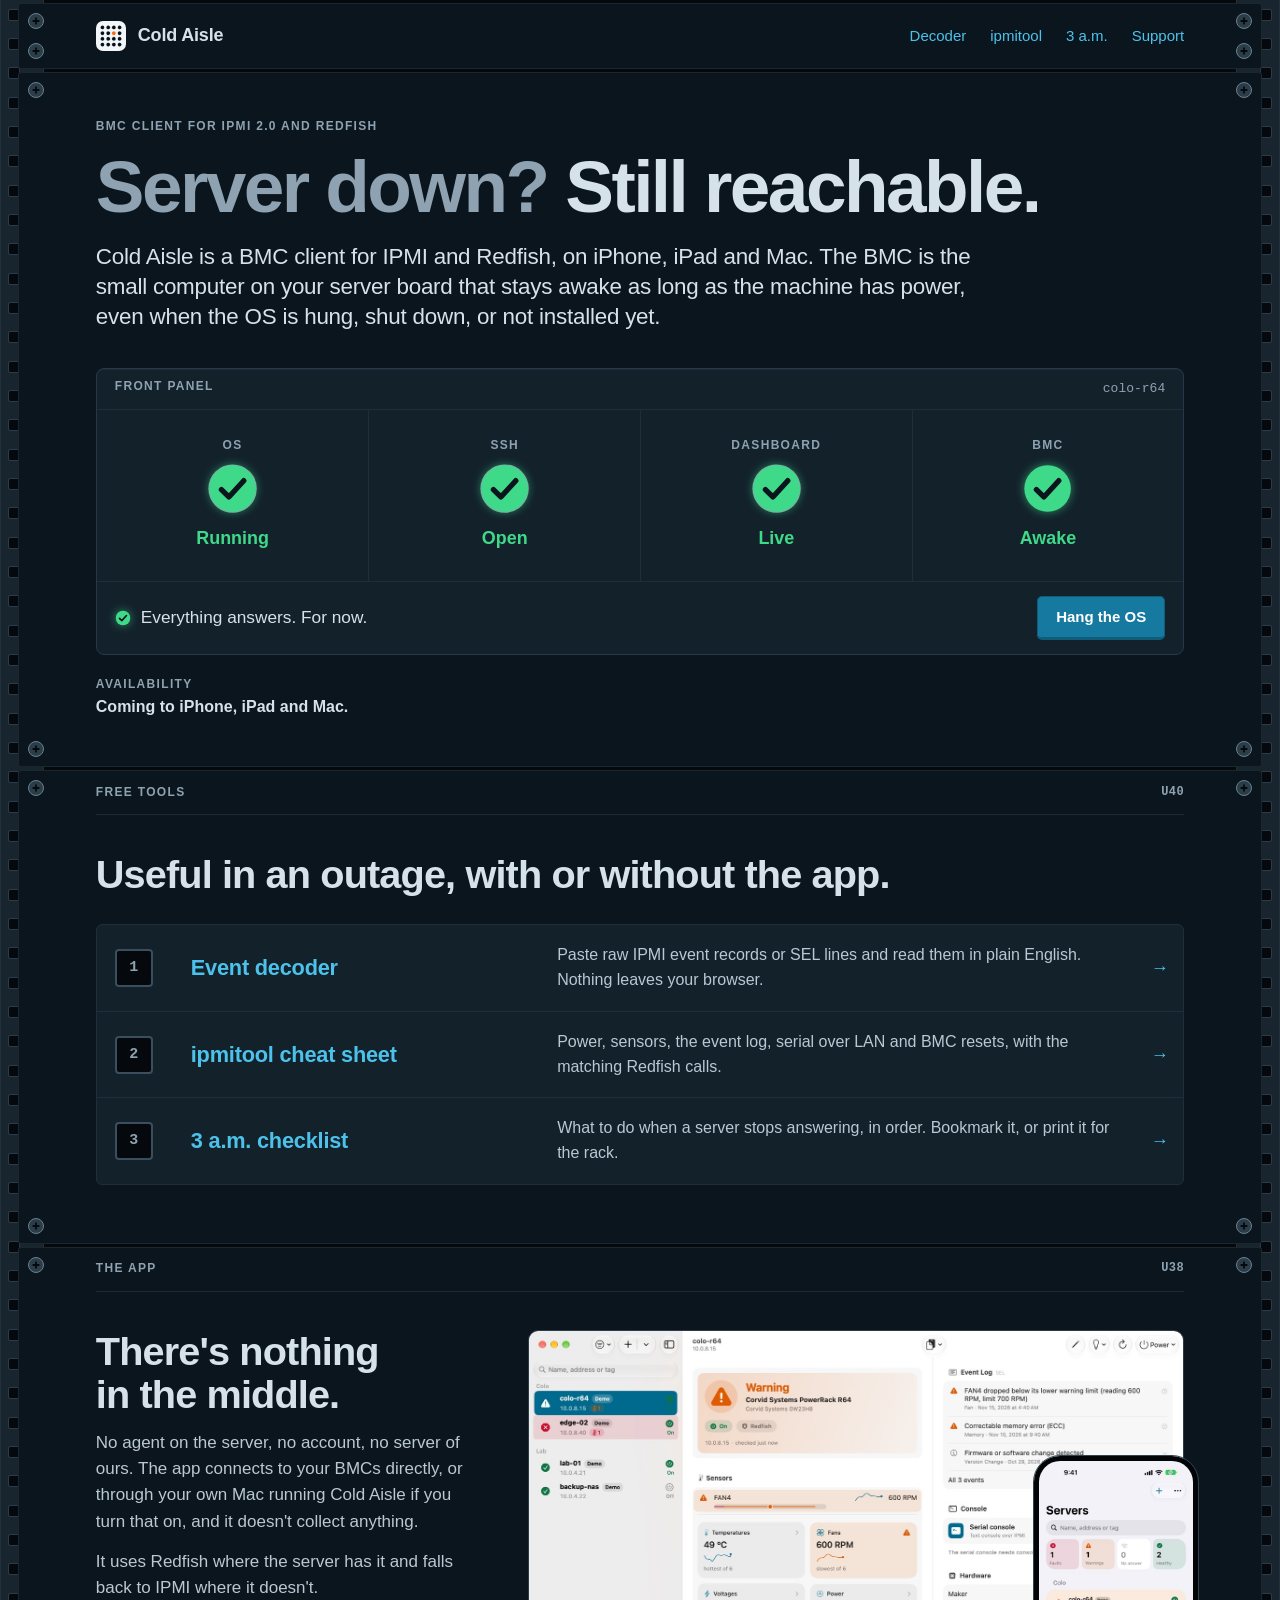
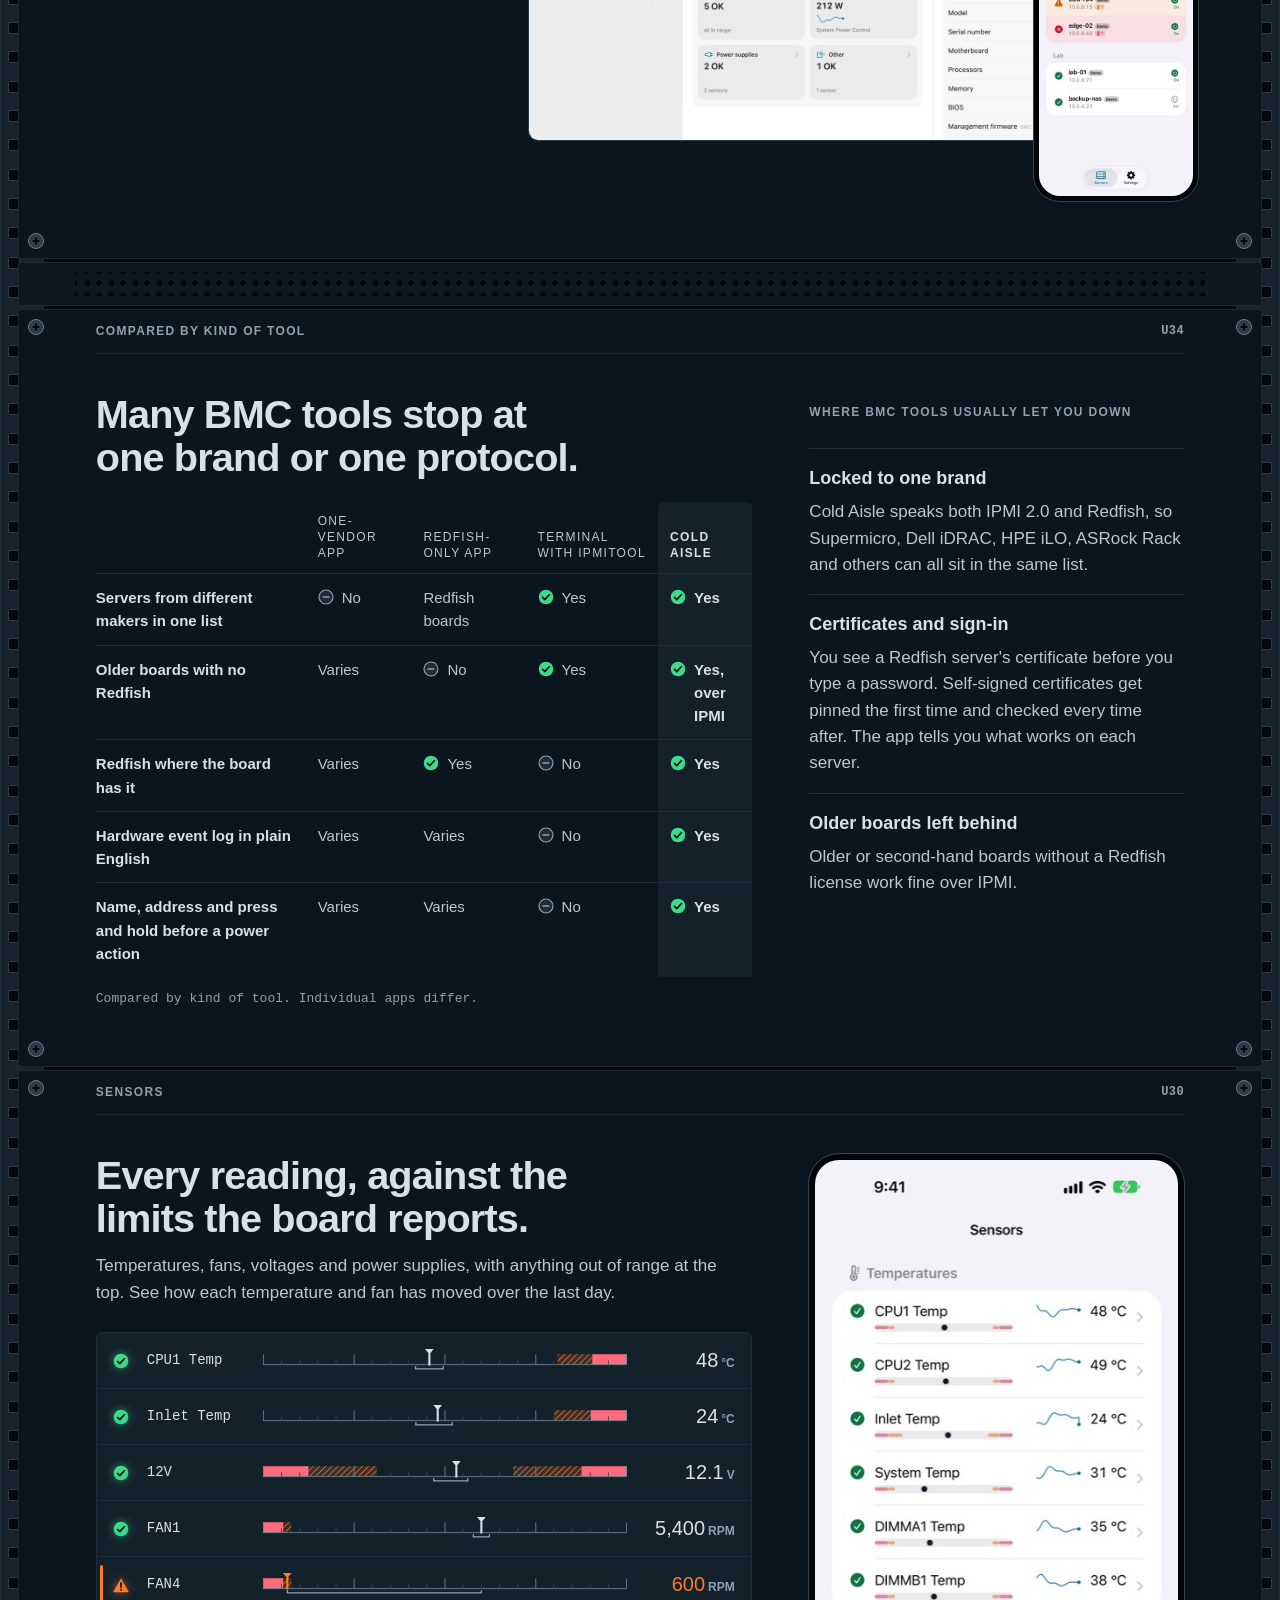
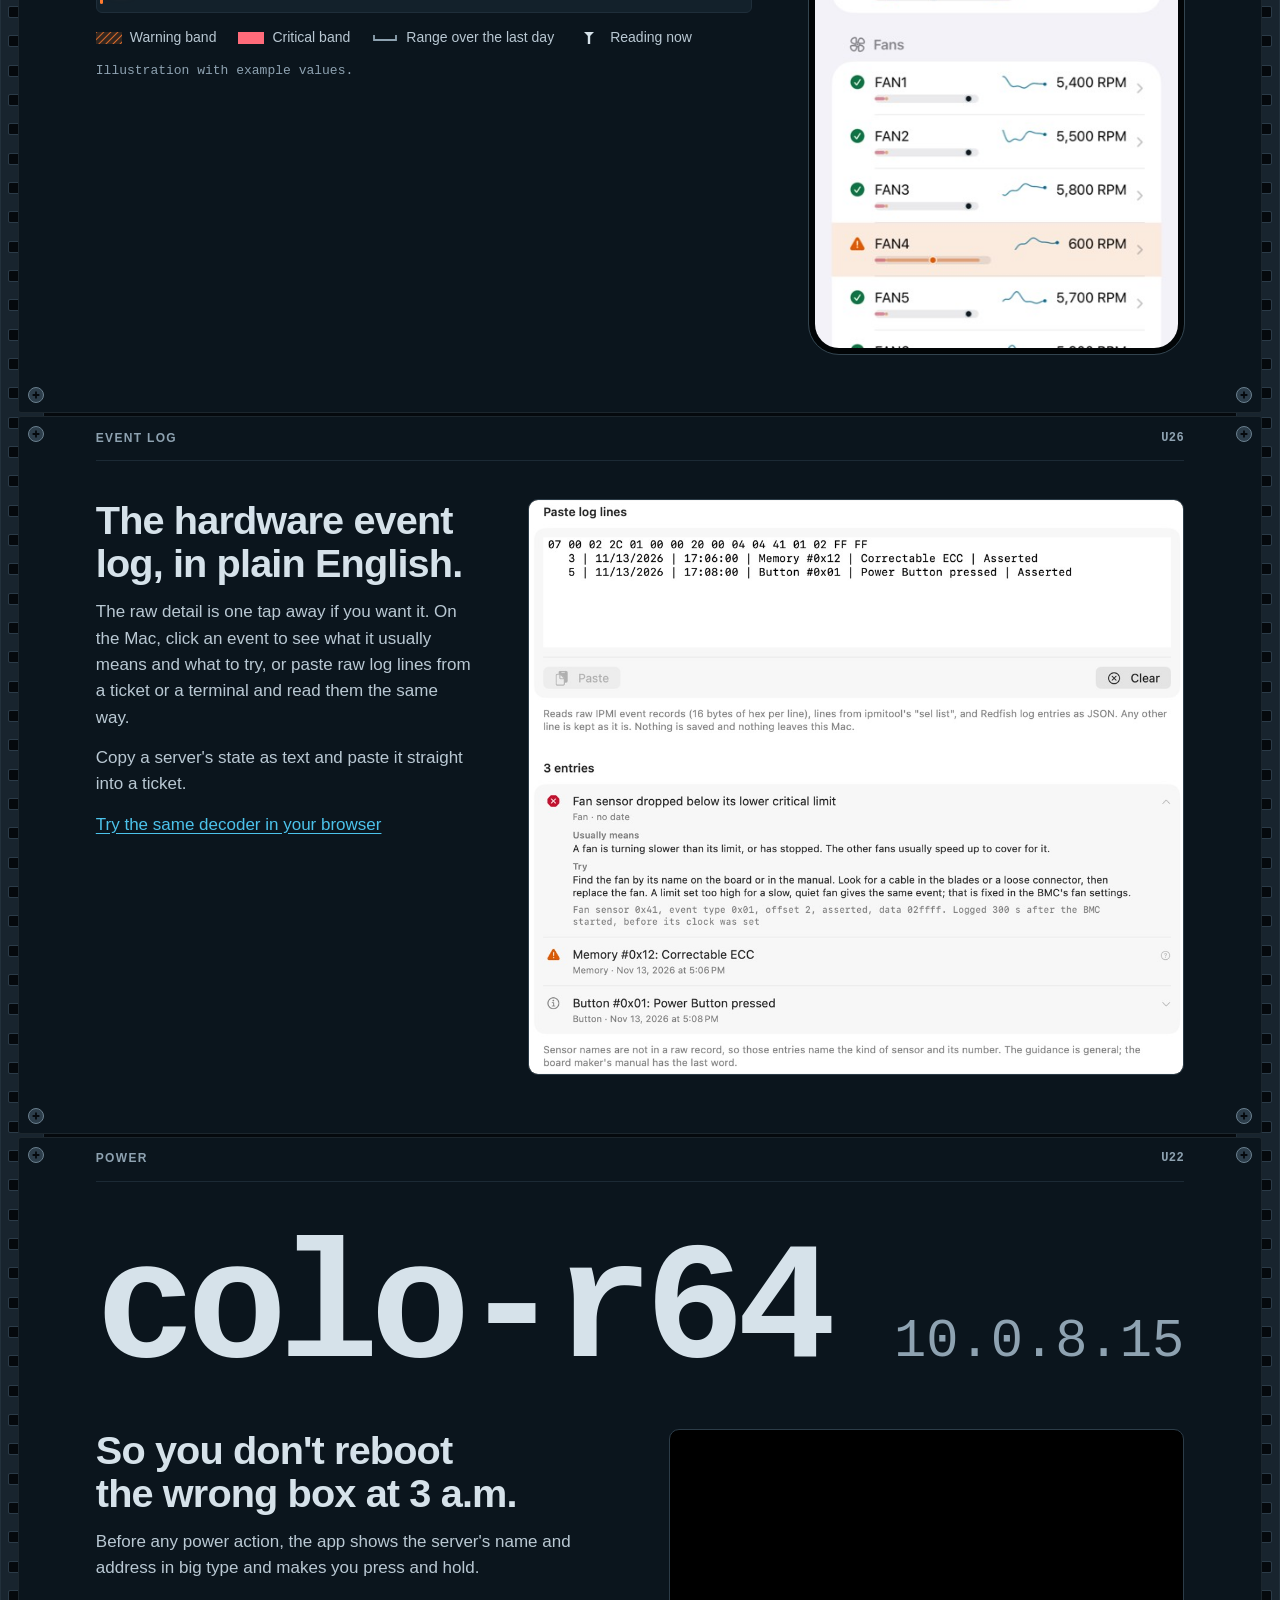
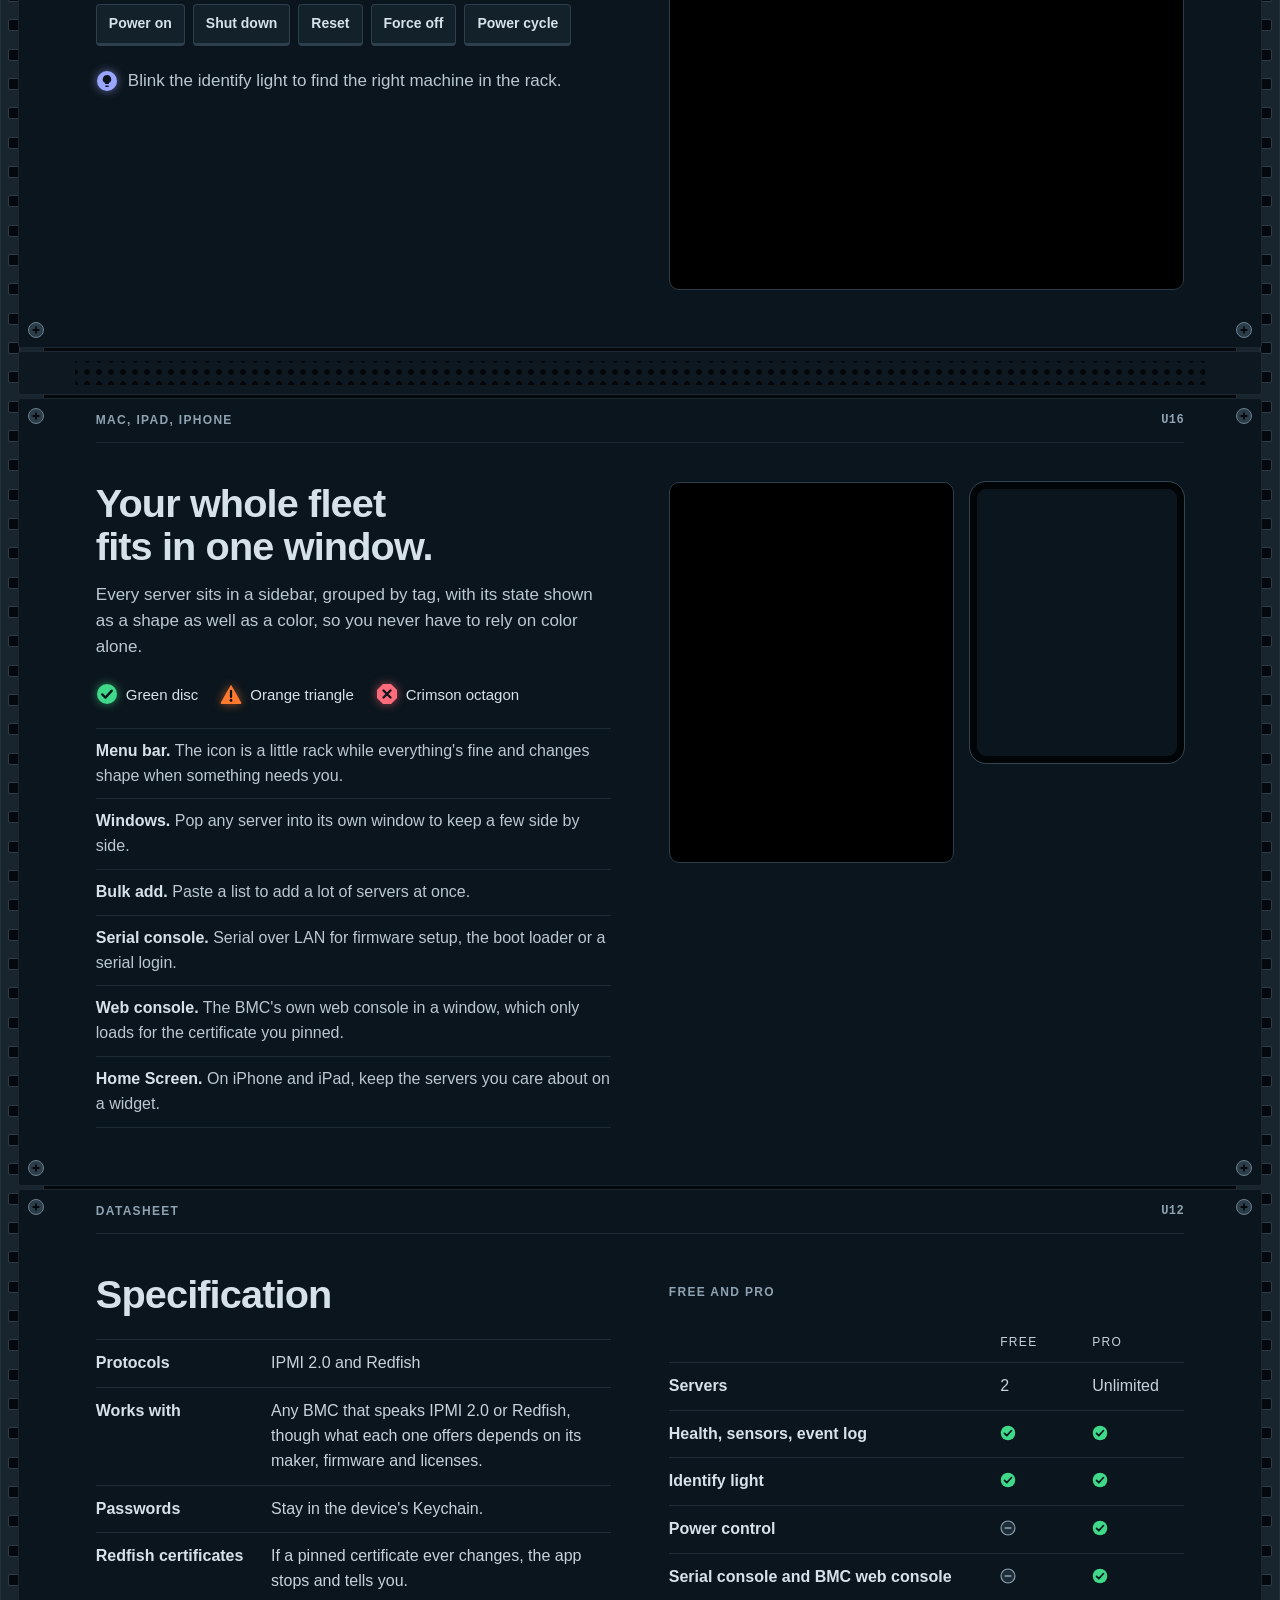
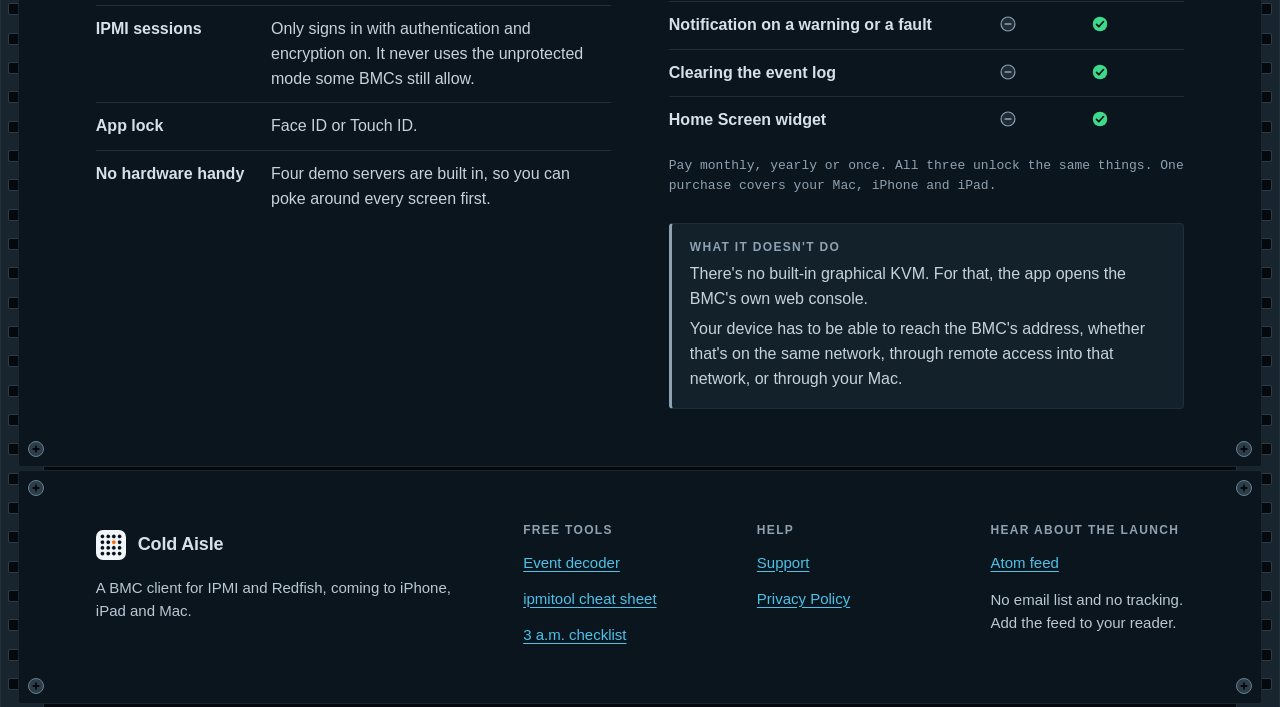
==== commit 0b3a77de: "Add free outage tools and rebuild every page Home gets a working front panel and a comparison by kin" ====
--- a/index.html
+++ b/index.html
@@ -3,27 +3,29 @@
 <head>
 <meta charset="utf-8">
 <meta name="viewport" content="width=device-width, initial-scale=1">
-<title>Cold Aisle: IPMI &amp; Redfish</title>
-<meta name="description" content="Server down? Still reachable. Cold Aisle talks straight to the BMC over IPMI 2.0 or Redfish from your iPhone, iPad or Mac. No agent, no account, nothing in between.">
+<meta http-equiv="Content-Security-Policy" content="default-src 'none'; img-src 'self' data:; style-src 'self'; script-src 'self'; base-uri 'none'; form-action 'none'">
+<title>Cold Aisle: BMC client for IPMI and Redfish</title>
+<meta name="description" content="Cold Aisle is a BMC client for IPMI 2.0 and Redfish on iPhone, iPad and Mac. When the OS stops answering, reach the management controller directly. No agent, no account.">
 <link rel="canonical" href="https://coldaisle.dev/">
-<meta property="og:title" content="Cold Aisle: IPMI &amp; Redfish">
-<meta property="og:description" content="Server down? Still reachable. Cold Aisle talks straight to the BMC over IPMI 2.0 or Redfish from your iPhone, iPad or Mac. No agent, no account, nothing in between.">
+<meta property="og:title" content="Cold Aisle: BMC client for IPMI and Redfish">
+<meta property="og:description" content="Cold Aisle is a BMC client for IPMI 2.0 and Redfish on iPhone, iPad and Mac. When the OS stops answering, reach the management controller directly. No agent, no account.">
 <meta property="og:type" content="website">
 <meta property="og:url" content="https://coldaisle.dev/">
 <meta property="og:image" content="https://coldaisle.dev/img/og.jpg">
 <meta property="og:image:width" content="1200">
 <meta property="og:image:height" content="630">
-<meta property="og:image:alt" content="Cold Aisle: Server down? Still reachable.">
+<meta property="og:image:alt" content="Cold Aisle: BMC client for IPMI and Redfish">
 <meta name="twitter:card" content="summary_large_image">
-<meta name="twitter:title" content="Cold Aisle: IPMI &amp; Redfish">
-<meta name="twitter:description" content="Server down? Still reachable. Cold Aisle talks straight to the BMC over IPMI 2.0 or Redfish from your iPhone, iPad or Mac. No agent, no account, nothing in between.">
+<meta name="twitter:title" content="Cold Aisle: BMC client for IPMI and Redfish">
+<meta name="twitter:description" content="Cold Aisle is a BMC client for IPMI 2.0 and Redfish on iPhone, iPad and Mac. When the OS stops answering, reach the management controller directly. No agent, no account.">
 <meta name="twitter:image" content="https://coldaisle.dev/img/og.jpg">
 <meta name="theme-color" content="#0b151d">
 <link rel="icon" type="image/png" sizes="32x32" href="favicon-32.png">
 <link rel="apple-touch-icon" sizes="180x180" href="apple-touch-icon.png">
+<link rel="alternate" type="application/atom+xml" title="Cold Aisle news" href="feed.xml">
 <link rel="stylesheet" href="style.css">
 </head>
-<body class="face">
+<body>
 <a class="skip" href="#main">Skip to content</a>
 <svg class="sprite" aria-hidden="true" focusable="false">
 <defs><pattern id="hatch" width="5" height="5" patternUnits="userSpaceOnUse" patternTransform="rotate(45)"><rect width="5" height="5" fill="#ff7a2e" fill-opacity=".16"/><path d="M0 0V5" stroke="#ff7a2e" stroke-width="1.6"/></pattern></defs>
@@ -36,86 +38,104 @@
 <div class="rack">
 <div class="rail" aria-hidden="true"></div>
 <div class="bay">
-
 <header class="unit">
 <nav class="mast" aria-label="Main">
-<a class="brand" href="index.html"><img src="img/icon-96.png" width="30" height="30" alt="">Cold Aisle</a>
-<ul>
-<li class="opt"><a href="#sensors">Sensors</a></li>
-<li class="opt"><a href="#log">Event log</a></li>
-<li class="opt"><a href="#power">Power</a></li>
-<li class="opt"><a href="#mac">Mac</a></li>
-<li class="opt"><a href="#spec">Specification</a></li>
-<li><a href="support.html">Support</a></li>
-<li><a href="privacy.html">Privacy</a></li>
-</ul>
+<a class="brand" href="./"><img src="img/icon-96.png" width="30" height="30" alt="">Cold Aisle</a>
+<ul><li><a href="decode/">Decoder</a></li><li><a href="ipmitool/">ipmitool</a></li><li><a href="3am/">3 a.m.</a></li><li><a href="support.html">Support</a></li></ul>
 </nav>
 </header>
-
 <main id="main">
-<div class="bay" style="padding:0">
-
 <section class="unit">
 <div class="top">
-<p class="eng kick">IPMI 2.0 and Redfish for iPhone, iPad and Mac</p>
+<p class="eng kick">BMC client for IPMI 2.0 and Redfish</p>
 <h1><span class="dim">Server down?</span> <span>Still reachable.</span></h1>
-</div>
-<div class="hero">
-<div>
-<p class="lead">Most server boards have a second, tiny computer on them called the BMC. It stays awake as long as the machine has power, even when the OS is hung, shut down, or not installed yet. Cold Aisle talks to it directly.</p>
-<div class="bank">
-<ul>
-<li class="out" style="--d:0.5s"><span class="eng">OS</span><span class="stack"><svg class="lamp  l-none" aria-hidden="true"><use href="#l-none"/></svg><svg class="lamp lit l-ok glow" aria-hidden="true"><use href="#l-ok"/></svg></span><span class="word"><span class="was" aria-hidden="true">Up</span><span class="now">Hung</span></span></li>
-<li class="out" style="--d:1.0s"><span class="eng">SSH</span><span class="stack"><svg class="lamp  l-none" aria-hidden="true"><use href="#l-none"/></svg><svg class="lamp lit l-ok glow" aria-hidden="true"><use href="#l-ok"/></svg></span><span class="word"><span class="was" aria-hidden="true">Up</span><span class="now">Timed out</span></span></li>
-<li class="out" style="--d:1.5s"><span class="eng">Dashboard</span><span class="stack"><svg class="lamp  l-none" aria-hidden="true"><use href="#l-none"/></svg><svg class="lamp lit l-ok glow" aria-hidden="true"><use href="#l-ok"/></svg></span><span class="word"><span class="was" aria-hidden="true">Up</span><span class="now">Blank</span></span></li>
-<li class="up"><span class="eng">BMC</span><svg class="lamp  l-ok glow" aria-hidden="true"><use href="#l-ok"/></svg><span class="word">Awake</span></li>
-</ul>
-<p class="verdict"><svg class="lamp s l-ok glow" aria-hidden="true"><use href="#l-ok"/></svg>You still have a way in.</p>
-</div>
+<p class="what">Cold Aisle is a BMC client for IPMI and Redfish, on iPhone, iPad and Mac. The BMC is the small computer on your server board that stays awake as long as the machine has power, even when the OS is hung, shut down, or not installed yet.</p>
+</div>
+<div class="panel" id="panel">
+<div class="panel-id"><span class="eng">Front panel</span><code>colo-r64</code></div>
+<ul class="lamps">
+<li data-lamp><span class="eng">OS</span><span class="big"><svg class="lamp  l-none" aria-hidden="true"><use href="#l-none"/></svg><svg class="lamp lit l-ok glow" aria-hidden="true"><use href="#l-ok"/></svg></span><span class="word"><span class="w-up">Running</span><span class="w-down">Hung</span></span></li>
+<li data-lamp><span class="eng">SSH</span><span class="big"><svg class="lamp  l-none" aria-hidden="true"><use href="#l-none"/></svg><svg class="lamp lit l-ok glow" aria-hidden="true"><use href="#l-ok"/></svg></span><span class="word"><span class="w-up">Open</span><span class="w-down">Timed out</span></span></li>
+<li data-lamp><span class="eng">Dashboard</span><span class="big"><svg class="lamp  l-none" aria-hidden="true"><use href="#l-none"/></svg><svg class="lamp lit l-ok glow" aria-hidden="true"><use href="#l-ok"/></svg></span><span class="word"><span class="w-up">Live</span><span class="w-down">Blank</span></span></li>
+<li><span class="eng">BMC</span><span class="big"><svg class="lamp  l-ok glow" aria-hidden="true"><use href="#l-ok"/></svg></span><span class="word awake">Awake</span></li>
+</ul>
+<div class="panel-foot">
+<p class="verdict" aria-live="polite"><svg class="lamp s l-ok glow" aria-hidden="true"><use href="#l-ok"/></svg><span id="say">The OS is gone. The BMC still answers. You still have a way in.</span></p>
+<button class="btn go" id="hang" type="button" hidden>Hang the OS</button>
+</div>
+</div>
+<script src="js/panel.js"></script>
 <!-- badge:start -->
 <!-- When the app is live: delete the "soon" paragraph below and uncomment this link.
 <a class="badge" href="https://apps.apple.com/app/id6834197526"><img src="img/app-store-badge.svg" width="144" height="48" alt="Download on the App Store"></a>
 -->
 <!-- badge:end -->
 <p class="soon"><span class="eng">Availability</span><b>Coming to iPhone, iPad and Mac.</b></p>
+</section>
+
+<section class="unit" aria-labelledby="h-tools">
+<div class="plate" aria-hidden="true"><span class="eng">Free tools</span><span class="eng">U40</span></div>
+<div class="sec tight">
+<div>
+<h2 id="h-tools">Useful in an outage, with or without the app.</h2>
+<ul class="ports">
+<li><a href="decode/"><span class="jack" aria-hidden="true">1</span><b>Event decoder</b><span class="d">Paste raw IPMI event records or SEL lines and read them in plain English. Nothing leaves your browser.</span><span class="arrow" aria-hidden="true">&rarr;</span></a></li>
+<li><a href="ipmitool/"><span class="jack" aria-hidden="true">2</span><b>ipmitool cheat sheet</b><span class="d">Power, sensors, the event log, serial over LAN and BMC resets, with the matching Redfish calls.</span><span class="arrow" aria-hidden="true">&rarr;</span></a></li>
+<li><a href="3am/"><span class="jack" aria-hidden="true">3</span><b>3 a.m. checklist</b><span class="d">What to do when a server stops answering, in order. Bookmark it, or print it for the rack.</span><span class="arrow" aria-hidden="true">&rarr;</span></a></li>
+</ul>
+</div>
+</div>
+</section>
+
+<section class="unit" aria-labelledby="h-screens">
+<div class="plate" aria-hidden="true"><span class="eng">The app</span><span class="eng">U38</span></div>
+<div class="sec tight c-5-7">
+<div>
+<h2 id="h-screens">There's nothing in the middle.</h2>
+<p class="body">No agent on the server, no account, no server of ours. The app connects to your BMCs directly, or through your own Mac running Cold Aisle if you turn that on, and it doesn't collect anything.</p>
+<p class="body">It uses Redfish where the server has it and falls back to IPMI where it doesn't.</p>
 </div>
 <div class="screens">
-<figure>
-<img class="win" src="img/mac-server.jpg" width="1400" height="875" alt="Cold Aisle on the Mac: a sidebar of four demo servers and the server colo-r64 showing a warning for FAN4 at 600 RPM, with its sensors, event log and hardware details.">
-</figure>
-<img class="phone" src="img/iphone-servers.jpg" width="414" height="900" alt="Cold Aisle on iPhone: the server list with one fault, one warning and two healthy demo servers.">
+<figure><img class="win" src="img/mac-server.jpg" width="1400" height="875" loading="lazy" alt="Cold Aisle on the Mac: a sidebar of four demo servers and the server colo-r64 showing a warning for FAN4 at 600 RPM, with its sensors, event log and hardware details."></figure>
+<img class="phone" src="img/iphone-servers.jpg" width="414" height="900" loading="lazy" alt="Cold Aisle on iPhone: the server list with one fault, one warning and two healthy demo servers.">
 </div>
 </div>
 </section>
 
 <div class="blank" aria-hidden="true"></div>
 
-<section class="unit" aria-labelledby="h-path">
-<div class="plate" aria-hidden="true"><span class="eng">Signal path</span><span class="eng">U38</span></div>
-<div class="sec c-6-6">
-<div>
-<h2 id="h-path">There's nothing in the middle.</h2>
-<p class="body">The app connects to your BMCs directly, or through your own Mac running Cold Aisle if you turn that on. It uses Redfish where the server has it and falls back to IPMI where it doesn't.</p>
-</div>
-<div>
-<dl class="reads">
-<div><dt class="eng">Agents on the server</dt><dd>0</dd></div>
-<div><dt class="eng">Accounts</dt><dd>0</dd></div>
-<div><dt class="eng">Servers of ours</dt><dd>0</dd></div>
-<div><dt class="eng">Analytics</dt><dd>0</dd></div>
+<section class="unit" id="compare" aria-labelledby="h-kinds">
+<div class="plate" aria-hidden="true"><span class="eng">Compared by kind of tool</span><span class="eng">U34</span></div>
+<div class="sec tight c-7-5">
+<div>
+<h2 id="h-kinds">Many BMC tools stop at one brand or one protocol.</h2>
+<table class="kinds">
+<caption class="vh">Cold Aisle compared with three kinds of tool</caption>
+<thead><tr><td></td><th scope="col" class="eng">One-vendor app</th><th scope="col" class="eng">Redfish-only app</th><th scope="col" class="eng">Terminal with ipmitool</th><th scope="col" class="eng us">Cold Aisle</th></tr></thead>
+<tbody>
+<tr><th scope="row">Servers from different makers in one list</th><td data-k="One-vendor app"><span class="val"><svg class="lamp s l-none" aria-hidden="true"><use href="#l-none"/></svg><span>No</span></span></td><td data-k="Redfish-only app"><span class="val"><span>Redfish boards</span></span></td><td data-k="Terminal with ipmitool"><span class="val"><svg class="lamp s l-ok" aria-hidden="true"><use href="#l-ok"/></svg><span>Yes</span></span></td><td data-k="Cold Aisle" class=us><span class="val"><svg class="lamp s l-ok" aria-hidden="true"><use href="#l-ok"/></svg><span>Yes</span></span></td></tr>
+<tr><th scope="row">Older boards with no Redfish</th><td data-k="One-vendor app"><span class="val"><span>Varies</span></span></td><td data-k="Redfish-only app"><span class="val"><svg class="lamp s l-none" aria-hidden="true"><use href="#l-none"/></svg><span>No</span></span></td><td data-k="Terminal with ipmitool"><span class="val"><svg class="lamp s l-ok" aria-hidden="true"><use href="#l-ok"/></svg><span>Yes</span></span></td><td data-k="Cold Aisle" class=us><span class="val"><svg class="lamp s l-ok" aria-hidden="true"><use href="#l-ok"/></svg><span>Yes, over IPMI</span></span></td></tr>
+<tr><th scope="row">Redfish where the board has it</th><td data-k="One-vendor app"><span class="val"><span>Varies</span></span></td><td data-k="Redfish-only app"><span class="val"><svg class="lamp s l-ok" aria-hidden="true"><use href="#l-ok"/></svg><span>Yes</span></span></td><td data-k="Terminal with ipmitool"><span class="val"><svg class="lamp s l-none" aria-hidden="true"><use href="#l-none"/></svg><span>No</span></span></td><td data-k="Cold Aisle" class=us><span class="val"><svg class="lamp s l-ok" aria-hidden="true"><use href="#l-ok"/></svg><span>Yes</span></span></td></tr>
+<tr><th scope="row">Hardware event log in plain English</th><td data-k="One-vendor app"><span class="val"><span>Varies</span></span></td><td data-k="Redfish-only app"><span class="val"><span>Varies</span></span></td><td data-k="Terminal with ipmitool"><span class="val"><svg class="lamp s l-none" aria-hidden="true"><use href="#l-none"/></svg><span>No</span></span></td><td data-k="Cold Aisle" class=us><span class="val"><svg class="lamp s l-ok" aria-hidden="true"><use href="#l-ok"/></svg><span>Yes</span></span></td></tr>
+<tr><th scope="row">Name, address and press and hold before a power action</th><td data-k="One-vendor app"><span class="val"><span>Varies</span></span></td><td data-k="Redfish-only app"><span class="val"><span>Varies</span></span></td><td data-k="Terminal with ipmitool"><span class="val"><svg class="lamp s l-none" aria-hidden="true"><use href="#l-none"/></svg><span>No</span></span></td><td data-k="Cold Aisle" class=us><span class="val"><svg class="lamp s l-ok" aria-hidden="true"><use href="#l-ok"/></svg><span>Yes</span></span></td></tr>
+</tbody>
+</table>
+<p class="note">Compared by kind of tool. Individual apps differ.</p>
+</div>
+<div>
+<h3 class="eng free-h">Where BMC tools usually let you down</h3>
+<dl class="answers">
+<div><dt>Locked to one brand</dt><dd>Cold Aisle speaks both IPMI 2.0 and Redfish, so Supermicro, Dell iDRAC, HPE iLO, ASRock Rack and others can all sit in the same list.</dd></div>
+<div><dt>Certificates and sign-in</dt><dd>You see a Redfish server's certificate before you type a password. Self-signed certificates get pinned the first time and checked every time after. The app tells you what works on each server.</dd></div>
+<div><dt>Older boards left behind</dt><dd>Older or second-hand boards without a Redfish license work fine over IPMI.</dd></div>
 </dl>
-<div class="path">
-<div class="node"><span class="eng">Your device</span><b>iPhone, iPad, Mac</b></div>
-<div class="wire"><span>Redfish over HTTPS</span><span>IPMI 2.0 on UDP 623</span></div>
-<div class="node"><span class="eng">Your server</span><b>BMC</b></div>
-</div>
 </div>
 </div>
 </section>
 
 <section class="unit" id="sensors" aria-labelledby="h-sens">
-<div class="plate" aria-hidden="true"><span class="eng">Sensors</span><span class="eng">U34</span></div>
-<div class="sec c-7-5">
+<div class="plate" aria-hidden="true"><span class="eng">Sensors</span><span class="eng">U30</span></div>
+<div class="sec tight c-7-5">
 <div>
 <h2 id="h-sens">Every reading, against the limits the board reports.</h2>
 <p class="body">Temperatures, fans, voltages and power supplies, with anything out of range at the top. See how each temperature and fan has moved over the last day.</p>
@@ -132,46 +152,36 @@
 <li><svg viewBox="0 0 26 12" aria-hidden="true"><path d="M2 3v5h22V3" fill="none" stroke="#8ea2b1" stroke-width="1.8"/></svg>Range over the last day</li>
 <li><svg viewBox="0 0 26 12" aria-hidden="true"><path d="M13 3v9" stroke="#d6e2ea" stroke-width="2.4"/><path d="M8 0h10l-5 5z" fill="#d6e2ea"/></svg>Reading now</li>
 </ul>
-<p class="note">Example values from the built-in demo server.</p>
-</div>
-<figure class="solo">
-<img class="phone" src="img/iphone-sensors.jpg" width="414" height="900" loading="lazy" alt="The Sensors screen on iPhone: six temperatures in range, and fans with FAN4 highlighted at 600 RPM.">
-</figure>
-</div>
-</section>
-
-<div class="blank" aria-hidden="true"></div>
+<p class="note">Illustration with example values.</p>
+</div>
+<figure class="solo"><img class="phone" src="img/iphone-sensors.jpg" width="414" height="900" loading="lazy" alt="The Sensors screen on iPhone: six temperatures in range, and fans with FAN4 highlighted at 600 RPM."></figure>
+</div>
+</section>
 
 <section class="unit" id="log" aria-labelledby="h-log">
-<div class="plate" aria-hidden="true"><span class="eng">Event log</span><span class="eng">U28</span></div>
-<div class="sec c-5-7">
+<div class="plate" aria-hidden="true"><span class="eng">Event log</span><span class="eng">U26</span></div>
+<div class="sec tight c-5-7">
 <div>
 <h2 id="h-log">The hardware event log, in plain English.</h2>
-<p class="body">The raw detail is one tap away if you want it. Open an event to see what it usually means and what to try.</p>
-<p class="body">On the Mac there's also a spot to paste raw log lines from a ticket or a terminal and read them the same way: raw IPMI event records, lines from ipmitool's <span class="addr">sel list</span>, and Redfish log entries as JSON.</p>
+<p class="body">The raw detail is one tap away if you want it. On the Mac, click an event to see what it usually means and what to try, or paste raw log lines from a ticket or a terminal and read them the same way.</p>
 <p class="body">Copy a server's state as text and paste it straight into a ticket.</p>
-</div>
-<figure>
-<img class="win" src="img/mac-log-reader.jpg" width="1100" height="965" loading="lazy" alt="The Read a Log window on the Mac: three pasted raw log lines decoded into a fan fault, a correctable memory error and a power button press, with what the fault usually means and what to try.">
-</figure>
+<p class="body"><a href="decode/">Try the same decoder in your browser</a></p>
+</div>
+<figure><img class="win" src="img/mac-log-reader.jpg" width="1100" height="965" loading="lazy" alt="The Read a Log window on the Mac: three pasted raw log lines decoded into a fan fault, a correctable memory error and a power button press, with what the fault usually means and what to try."></figure>
 </div>
 </section>
 
 <section class="unit" id="power" aria-labelledby="h-power">
 <div class="plate" aria-hidden="true"><span class="eng">Power</span><span class="eng">U22</span></div>
 <div class="bigrow" aria-hidden="true"><p class="bigname">colo-r64</p><p class="bigaddr">10.0.8.15</p></div>
-<div class="sec c-6-6" style="padding-top:clamp(28px,3vw,44px)">
+<div class="sec tight c-6-6">
 <div>
 <h2 id="h-power">So you don't reboot the wrong box at 3 a.m.</h2>
 <p class="body">Before any power action, the app shows the server's name and address in big type and makes you press and hold.</p>
-<ul class="caps" aria-label="Power actions">
-<li>Power on</li><li>Shut down</li><li>Reset</li><li>Force off</li><li>Power cycle</li>
-</ul>
+<ul class="caps" aria-label="Power actions"><li>Power on</li><li>Shut down</li><li>Reset</li><li>Force off</li><li>Power cycle</li></ul>
 <p class="ident"><svg class="lamp  l-id glow" aria-hidden="true"><use href="#l-id"/></svg><span>Blink the identify light to find the right machine in the rack.</span></p>
 </div>
-<figure>
-<img class="win" src="img/mac-confirm.jpg" width="1000" height="893" loading="lazy" alt="The power cycle confirmation on the Mac: the name colo-r64 and address 10.0.8.15 in large type above a red button labelled Hold to power cycle.">
-</figure>
+<figure><img class="win" src="img/mac-confirm.jpg" width="1000" height="893" loading="lazy" alt="The power cycle confirmation on the Mac: the name colo-r64 and address 10.0.8.15 in large type above a red button labelled Hold to power cycle."></figure>
 </div>
 </section>
 
@@ -179,20 +189,17 @@
 
 <section class="unit" id="mac" aria-labelledby="h-mac">
 <div class="plate" aria-hidden="true"><span class="eng">Mac, iPad, iPhone</span><span class="eng">U16</span></div>
-<div class="sec c-6-6">
+<div class="sec tight c-6-6">
 <div>
 <h2 id="h-mac">Your whole fleet fits in one window.</h2>
 <p class="body">Every server sits in a sidebar, grouped by tag, with its state shown as a shape as well as a color, so you never have to rely on color alone.</p>
-<ul class="shapes" aria-label="Status shapes">
-<li><svg class="lamp  l-ok glow" aria-hidden="true"><use href="#l-ok"/></svg>Green disc</li><li><svg class="lamp  l-warn glow" aria-hidden="true"><use href="#l-warn"/></svg>Orange triangle</li><li><svg class="lamp  l-fault glow" aria-hidden="true"><use href="#l-fault"/></svg>Crimson octagon</li>
-</ul>
+<ul class="shapes" aria-label="Status shapes"><li><svg class="lamp  l-ok glow" aria-hidden="true"><use href="#l-ok"/></svg>Green disc</li><li><svg class="lamp  l-warn glow" aria-hidden="true"><use href="#l-warn"/></svg>Orange triangle</li><li><svg class="lamp  l-fault glow" aria-hidden="true"><use href="#l-fault"/></svg>Crimson octagon</li></ul>
 <ul class="ticks">
 <li><b>Menu bar.</b> The icon is a little rack while everything's fine and changes shape when something needs you.</li>
 <li><b>Windows.</b> Pop any server into its own window to keep a few side by side.</li>
 <li><b>Bulk add.</b> Paste a list to add a lot of servers at once.</li>
 <li><b>Serial console.</b> Serial over LAN for firmware setup, the boot loader or a serial login.</li>
 <li><b>Web console.</b> The BMC's own web console in a window, which only loads for the certificate you pinned.</li>
-<li><b>Readdressing.</b> Server got a new address? Paste it in. It keeps its name, sign-in and history.</li>
 <li><b>Home Screen.</b> On iPhone and iPad, keep the servers you care about on a widget.</li>
 </ul>
 </div>
@@ -205,24 +212,21 @@
 
 <section class="unit" id="spec" aria-labelledby="h-spec">
 <div class="plate" aria-hidden="true"><span class="eng">Datasheet</span><span class="eng">U12</span></div>
-<div class="sec c-6-6">
+<div class="sec tight c-6-6">
 <div>
 <h2 id="h-spec">Specification</h2>
-<table class="sheet spec">
-<tbody>
+<table class="sheet spec"><tbody>
 <tr><th scope="row">Protocols</th><td>IPMI 2.0 and Redfish</td></tr>
-<tr><th scope="row">Works with</th><td>Any BMC that speaks IPMI 2.0 or Redfish: Supermicro, Dell iDRAC, HPE iLO, ASRock Rack and others. What each one offers depends on its maker, firmware and licenses. The app tells you what works on each server.</td></tr>
-<tr><th scope="row">No Redfish license</th><td>Older or second-hand boards without one work fine over IPMI.</td></tr>
+<tr><th scope="row">Works with</th><td>Any BMC that speaks IPMI 2.0 or Redfish, though what each one offers depends on its maker, firmware and licenses.</td></tr>
 <tr><th scope="row">Passwords</th><td>Stay in the device's Keychain.</td></tr>
-<tr><th scope="row">Redfish certificates</th><td>You see the certificate before you type a password. Pinned the first time and checked every time after. If it ever changes, the app stops and tells you.</td></tr>
+<tr><th scope="row">Redfish certificates</th><td>If a pinned certificate ever changes, the app stops and tells you.</td></tr>
 <tr><th scope="row">IPMI sessions</th><td>Only signs in with authentication and encryption on. It never uses the unprotected mode some BMCs still allow.</td></tr>
 <tr><th scope="row">App lock</th><td>Face ID or Touch ID.</td></tr>
 <tr><th scope="row">No hardware handy</th><td>Four demo servers are built in, so you can poke around every screen first.</td></tr>
-</tbody>
-</table>
-</div>
-<div>
-<h3 class="eng" style="padding-top:12px">Free and Pro</h3>
+</tbody></table>
+</div>
+<div>
+<h3 class="eng free-h">Free and Pro</h3>
 <table class="sheet plans">
 <thead><tr><td></td><th scope="col" class="m eng">Free</th><th scope="col" class="m eng">Pro</th></tr></thead>
 <tbody>
@@ -245,22 +249,27 @@
 </div>
 </div>
 </section>
-
-</div>
 </main>
-
 <footer class="unit">
-<div class="end">
-<a class="brand" href="index.html"><img src="img/icon-96.png" width="30" height="30" alt="" loading="lazy">Cold Aisle</a>
-<nav aria-label="Footer"><ul>
+<div class="foot">
+<div><a class="brand" href="./"><img src="img/icon-96.png" width="30" height="30" alt="">Cold Aisle</a>
+<p>A BMC client for IPMI and Redfish, coming to iPhone, iPad and Mac.</p></div>
+<div><h2 class="eng">Free tools</h2><ul>
+<li><a href="decode/">Event decoder</a></li>
+<li><a href="ipmitool/">ipmitool cheat sheet</a></li>
+<li><a href="3am/">3 a.m. checklist</a></li>
+</ul></div>
+<div><h2 class="eng">Help</h2><ul>
 <li><a href="support.html">Support</a></li>
 <li><a href="privacy.html">Privacy Policy</a></li>
-</ul></nav>
+</ul></div>
+<div><h2 class="eng">Hear about the launch</h2><ul>
+<li><a href="feed.xml">Atom feed</a></li>
+</ul><p>No email list and no tracking. Add the feed to your reader.</p></div>
 </div>
 </footer>
-
-</div>
-<div class="rail" aria-hidden="true"></div>
+</div>
+<div class="rail r" aria-hidden="true"></div>
 </div>
 </body>
 </html>
--- a/style.css
+++ b/style.css
@@ -1,137 +1,157 @@
 /* Cold Aisle. Tokens from Shared/Palette.swift; rules from docs/DECISIONS.md section 11.
    The accent is for what you press. A status colour only ever says a status, and always with its own shape. */
 :root {
-  --face: #0b151d; --face-raised: #13212b; --face-text: #d6e2ea; --face-label: #8ea2b1;
-  --lamp-off: #1e2c37; --face-accent: #4cc2ea; --face-healthy: #3fd98a; --face-signal: #ff7a2e;
-  --face-fault: #ff6b7a; --face-identify: #9aa6ff; --fault-fill: #c8102e;
-  --void: #05090d; --steel: #18242e; --edge: rgba(255, 255, 255, .07);
+  --face: #0b151d; --face-raised: #13212b; --face-text: #d6e2ea; --face-label: #8ea2b1; --copy: #b9c8d3;
+  --lamp-off: #1e2c37; --face-accent: #4cc2ea; --accent-fill: #1679a0; --face-healthy: #3fd98a; --face-signal: #ff7a2e;
+  --face-fault: #ff6b7a; --face-identify: #9aa6ff; --fault-wash: #351820; --signal-wash: #33200f;
+  --void: #05090d; --steel: #18242e; --edge: rgba(255, 255, 255, .07); --line: #1f2e3a;
   --sans: -apple-system, BlinkMacSystemFont, "Segoe UI", Roboto, "Helvetica Neue", Arial, sans-serif;
   --mono: ui-monospace, "SF Mono", SFMono-Regular, Menlo, Consolas, "Liberation Mono", monospace;
   --rail: url("data:image/svg+xml,%3Csvg xmlns='http://www.w3.org/2000/svg' width='44' height='88'%3E%3Cg fill='%2305090d' stroke='%232b3b48'%3E%3Crect x='7.5' y='9.5' width='11' height='11' rx='1.5'/%3E%3Crect x='7.5' y='38.5' width='11' height='11' rx='1.5'/%3E%3Crect x='7.5' y='67.5' width='11' height='11' rx='1.5'/%3E%3C/g%3E%3C/svg%3E");
   --screw: url("data:image/svg+xml,%3Csvg xmlns='http://www.w3.org/2000/svg' width='16' height='16'%3E%3Ccircle cx='8' cy='8' r='7.5' fill='%232c3d4a' stroke='%236a7f8e'/%3E%3Cpath d='M4.6 8h6.8M8 4.6v6.8' stroke='%2305090d' stroke-width='1.8'/%3E%3C/svg%3E");
 }
 * { box-sizing: border-box; }
-html { -webkit-text-size-adjust: 100%; scroll-behavior: smooth; scroll-padding-top: 12px; }
-body { margin: 0; font: 17px/1.55 var(--sans); }
+html { -webkit-text-size-adjust: 100%; scroll-behavior: smooth; scroll-padding-top: 16px; }
+body { margin: 0; font: 17px/1.55 var(--sans); background: var(--void); color: var(--face-text); }
 img, svg { display: block; max-width: 100%; }
 img { height: auto; }
+a { color: var(--face-accent); text-underline-offset: 3px; }
+:focus-visible { outline: 2px solid var(--face-accent); outline-offset: 2px; border-radius: 2px; }
+h1:focus { outline: none; }
+code, pre, kbd { font-family: var(--mono); }
 .skip { position: absolute; left: 8px; top: -80px; z-index: 10; padding: 10px 16px; background: var(--face-accent); color: #05090d; font-weight: 600; border-radius: 4px; }
 .skip:focus { top: 8px; }
 .vh { position: absolute; width: 1px; height: 1px; margin: -1px; overflow: hidden; clip-path: inset(50%); white-space: nowrap; }
 .sprite { position: absolute; width: 0; height: 0; overflow: hidden; }
+[hidden] { display: none !important; }
 @media (prefers-reduced-motion: reduce) { html { scroll-behavior: auto; } *, *::before, *::after { animation: none !important; transition: none !important; } }
 
-/* ---------- The rack (home page and 404) ---------- */
-body.face { background: var(--void); color: var(--face-text); }
-.face a { color: var(--face-accent); text-underline-offset: 3px; }
-.face :focus-visible { outline: 2px solid var(--face-accent); outline-offset: 2px; border-radius: 2px; }
+/* ---------- The rack ---------- */
 .rack { display: grid; grid-template-columns: 44px minmax(0, 1fr) 44px; max-width: 1560px; margin: 0 auto; }
 .rail { background: var(--steel) var(--rail) repeat-y 0 0; border-inline: 1px solid #22303b; }
-.rail + .bay + .rail { background-position: right -0px top 0; transform: scaleX(-1); }
+.rail.r { transform: scaleX(-1); }
 .bay { position: relative; z-index: 1; min-width: 0; display: flex; flex-direction: column; gap: 3px; padding-block: 3px; }
-
+.bay main { display: flex; flex-direction: column; gap: 3px; min-width: 0; }
 .unit { position: relative; margin-inline: -26px; padding-inline: clamp(56px, 6vw, 92px); background: var(--face); border: 1px solid var(--edge); border-radius: 3px; }
 .unit::before { content: ""; position: absolute; inset: 0; pointer-events: none;
-  background: var(--screw) 9px 9px no-repeat, var(--screw) right 9px top 9px no-repeat, var(--screw) left 9px bottom 9px no-repeat, var(--screw) right 9px bottom 9px no-repeat; }
+  background: var(--screw) left 9px top 9px no-repeat, var(--screw) right 9px top 9px no-repeat, var(--screw) left 9px bottom 9px no-repeat, var(--screw) right 9px bottom 9px no-repeat; }
 .unit > * { position: relative; }
 .blank { height: 44px; margin-inline: -26px; border: 1px solid var(--edge); border-radius: 3px; padding: 9px 56px;
   background: radial-gradient(circle at 5px 5px, #03070a 2.6px, transparent 3px) center / 12px 12px content-box, #0d1821 border-box; }
 
-/* Type */
+/* ---------- Type ---------- */
 .eng { font-size: 12px; line-height: 1.3; font-weight: 600; font-stretch: condensed; letter-spacing: .11em; text-transform: uppercase; color: var(--face-label); }
-.addr { font-family: var(--mono); }
 h1, h2, h3 { margin: 0; font-weight: 600; color: var(--face-text); }
 h1 { font-size: clamp(36px, 5.7vw, 88px); line-height: 1; letter-spacing: -.035em; }
 h1 .dim { color: var(--face-label); }
-h2 { font-size: clamp(30px, 3.3vw, 46px); line-height: 1.06; letter-spacing: -.022em; text-wrap: balance; }
-h3 { font-size: 17px; }
-.lead { font-size: clamp(18px, 1.5vw, 21px); line-height: 1.45; margin: 24px 0 0; max-width: 34em; }
-.body { margin: 16px 0 0; max-width: 36em; color: #b9c8d3; }
-.body + .body { margin-top: 12px; }
-
-/* The plate on top of each unit */
+h1.page { font-size: clamp(38px, 5vw, 72px); letter-spacing: -.03em; text-wrap: balance; }
+h2 { font-size: clamp(28px, 3.1vw, 44px); line-height: 1.08; letter-spacing: -.022em; text-wrap: balance; }
+h3 { font-size: 17px; line-height: 1.3; }
+.lead { font-size: clamp(18px, 1.55vw, 22px); line-height: 1.42; margin: 18px 0 0; max-width: 42em; color: var(--face-text); }
+.body { margin: 14px 0 0; max-width: 38em; color: var(--copy); }
+.note { margin: 12px 0 0; font: 13px/1.5 var(--mono); color: var(--face-label); }
 .plate { display: flex; justify-content: space-between; gap: 16px; align-items: center; min-height: 44px; border-bottom: 1px solid #1c2a35; }
 .plate .eng:last-child { font-family: var(--mono); letter-spacing: .04em; font-stretch: normal; }
-
-/* Masthead */
-.mast { display: flex; align-items: center; justify-content: space-between; gap: 12px 32px; flex-wrap: wrap; padding-block: 10px; }
-.brand { display: inline-flex; align-items: center; gap: 12px; color: var(--face-text) !important; text-decoration: none; font-weight: 600; font-size: 18px; letter-spacing: -.01em; min-height: 44px; }
+.sec { display: grid; gap: clamp(32px, 4.5vw, 72px); padding-block: clamp(36px, 4.5vw, 68px); align-items: start; }
+.sec.tight { padding-top: clamp(24px, 3vw, 44px); }
+.c-7-5 { grid-template-columns: minmax(0, 7fr) minmax(0, 4fr); }
+.c-5-7 { grid-template-columns: minmax(0, 4fr) minmax(0, 7fr); }
+.c-6-6 { grid-template-columns: minmax(0, 1fr) minmax(0, 1fr); }
+.head { padding-block: clamp(32px, 4vw, 60px) clamp(28px, 3.5vw, 52px); }
+.head .eng { margin: 0 0 16px; }
+
+/* ---------- Shared navigation and footer ---------- */
+.mast { display: flex; align-items: center; justify-content: space-between; gap: 2px 32px; flex-wrap: wrap; padding-block: 10px; }
+.brand { display: inline-flex; align-items: center; gap: 12px; color: var(--face-text); text-decoration: none; font-weight: 600; font-size: 18px; letter-spacing: -.01em; min-height: 44px; }
 .brand img { width: 30px; height: 30px; border-radius: 7px; }
-.mast ul { display: flex; flex-wrap: wrap; gap: 0 4px; margin: 0; padding: 0; list-style: none; }
+.mast ul { display: flex; flex-wrap: wrap; gap: 0 4px; margin: 0 -10px; padding: 0; list-style: none; }
 .mast li a { display: inline-flex; align-items: center; min-height: 44px; padding: 0 10px; font-size: 15px; text-decoration: none; }
-.mast li a:hover { text-decoration: underline; }
-
-/* Lamps */
+.mast li a:hover, .mast li a[aria-current] { text-decoration: underline; }
+.mast li a[aria-current] { color: var(--face-text); }
+.foot { display: grid; grid-template-columns: minmax(0, 2fr) repeat(3, minmax(0, 1fr)); gap: 28px 40px; padding-block: clamp(32px, 4vw, 52px); }
+.foot p { margin: 8px 0 0; font-size: 15px; color: var(--copy); max-width: 26em; }
+.foot h2 { font-size: 12px; letter-spacing: .11em; margin-bottom: 6px; }
+.foot ul { margin: 0; padding: 0; list-style: none; }
+.foot li a { display: inline-flex; align-items: center; min-height: 36px; font-size: 15px; }
+
+/* ---------- Lamps ---------- */
 .lamp { width: 22px; height: 22px; flex: none; }
 .lamp.s { width: 16px; height: 16px; }
 .l-ok { color: var(--face-healthy); } .l-warn { color: var(--face-signal); } .l-fault { color: var(--face-fault); }
 .l-id { color: var(--face-identify); } .l-none { color: var(--face-label); }
 .glow { filter: drop-shadow(0 0 5px color-mix(in srgb, currentColor 60%, transparent)); }
 
-/* Hero */
-.top { padding-top: clamp(32px, 4vw, 60px); }
-.top .kick { margin: 0 0 18px; }
-.hero { display: grid; grid-template-columns: minmax(0, 4fr) minmax(0, 7fr); gap: clamp(32px, 4vw, 64px); align-items: start; padding-block: clamp(24px, 3vw, 44px) clamp(40px, 4.5vw, 68px); }
-.hero .lead { margin-top: 0; }
-.badge { display: inline-block; margin-top: 24px; }
-.bank { margin-top: 32px; border: 1px solid #1f2e3a; border-radius: 6px; background: var(--face-raised); }
-.bank ul { display: grid; grid-template-columns: repeat(4, minmax(0, 1fr)); margin: 0; padding: 0; list-style: none; }
-.bank li { display: flex; flex-direction: column; align-items: center; gap: 7px; padding: 14px 4px 12px; text-align: center; border-left: 1px solid #1f2e3a; }
-.bank li:first-child { border-left: 0; }
-.bank .eng { font-size: 11px; letter-spacing: .07em; }
-.word { position: relative; font-size: 13px; font-weight: 600; color: var(--face-label); }
-.bank .up .word { color: var(--face-healthy); }
-.verdict { display: flex; align-items: center; gap: 10px; margin: 0; padding: 11px 14px; border-top: 1px solid #1f2e3a; font-size: 16px; font-weight: 500; }
-.soon { margin: 20px 0 0; font-size: 16px; }
+/* ---------- Buttons ---------- */
+.btn { display: inline-flex; align-items: center; justify-content: center; min-height: 44px; padding: 0 18px; border: 1px solid #2d3f4c; border-bottom-width: 3px; border-radius: 5px; background: var(--face-raised); color: var(--face-accent); font: 600 15px var(--sans); cursor: pointer; text-decoration: none; }
+.btn:hover { background: #1a2b37; }
+.btn:active { transform: translateY(1px); border-bottom-width: 2px; }
+.btn.go { background: var(--accent-fill); border-color: #0f5c7b; color: #fff; }
+.btn.go:hover { background: #1b86b0; }
+
+/* ---------- Home: hero and the front panel ---------- */
+.top { padding-top: clamp(30px, 3.6vw, 54px); }
+.top .kick { margin: 0 0 16px; }
+.what { font-size: clamp(19px, 1.75vw, 25px); line-height: 1.34; margin: 18px 0 0; max-width: 40em; color: var(--face-text); letter-spacing: -.01em; }
+.panel { margin-top: clamp(24px, 2.8vw, 40px); border: 1px solid #27384a; border-radius: 8px; background: var(--face-raised); box-shadow: inset 0 1px 0 rgba(255, 255, 255, .04); }
+.panel-id { display: flex; justify-content: space-between; gap: 16px; padding: 10px 18px; border-bottom: 1px solid var(--line); }
+.panel-id code { font-size: 13px; color: var(--face-label); }
+.lamps { display: grid; grid-template-columns: repeat(4, minmax(0, 1fr)); margin: 0; padding: 0; list-style: none; }
+.lamps li { display: flex; flex-direction: column; align-items: center; gap: 10px; padding: clamp(18px, 2.2vw, 30px) 6px; text-align: center; border-left: 1px solid var(--line); }
+.lamps li:first-child { border-left: 0; }
+.big { position: relative; width: clamp(38px, 4vw, 56px); height: clamp(38px, 4vw, 56px); }
+.big svg { position: absolute; inset: 0; width: 100%; height: 100%; }
+.big .lit { opacity: 0; }
+.lamps .on .big .lit { opacity: 1; }
+.word { position: relative; display: block; min-height: 1.4em; width: 100%; font-size: clamp(15px, 1.4vw, 19px); font-weight: 600; color: var(--face-label); }
+.word .w-up { display: none; color: var(--face-healthy); }
+.lamps .on .word .w-up { display: inline; }
+.lamps .on .word .w-down { display: none; }
+.word.awake { color: var(--face-healthy); }
+.panel-foot { display: flex; align-items: center; justify-content: space-between; gap: 12px 24px; flex-wrap: wrap; padding: 14px 18px; border-top: 1px solid var(--line); }
+.verdict { display: flex; align-items: center; gap: 10px; margin: 0; font-size: clamp(16px, 1.35vw, 19px); font-weight: 500; }
+.soon { margin: 22px 0 clamp(30px, 3.6vw, 52px); font-size: 16px; }
 .soon b { font-weight: 600; }
 .soon .eng { display: block; margin-bottom: 3px; }
-
-/* The lamps go out one after another, once. The resting state is the markup's own. */
-.out .lit { animation: lampout .35s steps(2, end) both; animation-delay: var(--d); }
-.out .was { animation: wordout .1s linear both; animation-delay: var(--d); }
-.out .now { animation: wordin .1s linear both; animation-delay: var(--d); }
-.stack { position: relative; width: 22px; height: 22px; }
-.stack svg { position: absolute; inset: 0; }
-.stack .lit { opacity: 0; }
-.word .was { position: absolute; left: 50%; transform: translateX(-50%); color: var(--face-healthy); opacity: 0; }
-@keyframes lampout { from { opacity: 1; } to { opacity: 0; } }
-@keyframes wordout { from { opacity: 1; } to { opacity: 0; } }
-@keyframes wordin { from { opacity: 0; } to { opacity: 1; } }
-
-/* Screens */
+.badge { display: inline-block; margin: 22px 0 clamp(30px, 3.6vw, 52px); }
+.badge img { height: 48px; width: auto; }
+
+/* ---------- Screens ---------- */
 .screens { position: relative; padding-bottom: 60px; }
 .win { border-radius: 10px; overflow: hidden; border: 1px solid #2c3c48; background: #000; }
 .phone { border-radius: 30px; overflow: hidden; border: 6px solid #020507; outline: 1px solid #33444f; background: #000; }
 .screens .phone { position: absolute; right: -14px; bottom: 0; width: 25%; min-width: 128px; border-width: 5px; border-radius: 26px; }
 .tablet { border-radius: 16px; overflow: hidden; border: 7px solid #020507; outline: 1px solid #33444f; }
 figure { margin: 0; }
-figcaption { margin-top: 10px; font: 13px/1.4 var(--mono); color: var(--face-label); }
-
-/* Sections */
-.sec { display: grid; gap: clamp(32px, 4.5vw, 72px); padding-block: clamp(40px, 5vw, 76px); align-items: start; }
-.c-7-5 { grid-template-columns: minmax(0, 7fr) minmax(0, 4fr); }
-.c-5-7 { grid-template-columns: minmax(0, 4fr) minmax(0, 7fr); }
-.c-6-6 { grid-template-columns: minmax(0, 1fr) minmax(0, 1fr); }
-
-/* Signal path */
-.path { display: grid; grid-template-columns: auto minmax(70px, 1fr) auto; align-items: center; margin-top: 36px; }
-.node { padding: 14px 18px; border: 1px solid #2a3b48; border-radius: 4px; background: var(--face-raised); }
-.node b { display: block; font: 600 16px/1.3 var(--mono); }
-.node .eng { display: block; margin-bottom: 3px; }
-.wire { position: relative; text-align: center; font: 13px/1.5 var(--mono); color: var(--face-text); padding: 0 8px; }
-.wire::before { content: ""; position: absolute; left: 0; right: 0; top: 50%; border-top: 2px solid var(--face-label); }
-.wire span { position: relative; display: block; width: fit-content; margin: 0 auto; padding: 0 8px; background: var(--face); }
-.reads { display: grid; grid-template-columns: repeat(4, minmax(0, 1fr)); margin: 0; border: 1px solid #1f2e3a; border-radius: 6px; background: var(--face-raised); }
-.reads div { padding: 18px 16px 16px; border-left: 1px solid #1f2e3a; }
-.reads div:first-child { border-left: 0; }
-.reads dd { margin: 0; font-size: clamp(44px, 4.6vw, 64px); line-height: 1; font-weight: 500; font-variant-numeric: tabular-nums; }
-.reads dt { margin-top: 10px; }
-.reads { display: flex; flex-wrap: wrap; }
-.reads div { flex: 1 1 130px; display: flex; flex-direction: column-reverse; justify-content: flex-end; }
-
-/* Sensor panel */
-.sens { margin: 28px 0 0; padding: 0; list-style: none; border: 1px solid #1f2e3a; border-radius: 6px; background: var(--face-raised); }
-.sens li { position: relative; display: grid; grid-template-columns: 22px 104px minmax(0, 1fr) 96px; align-items: center; gap: 12px; padding: 12px 16px; border-top: 1px solid #1f2e3a; }
+.pair { display: grid; grid-template-columns: minmax(0, 4fr) minmax(0, 3fr); gap: 16px; align-items: start; }
+
+/* ---------- Patch panel of free tools ---------- */
+.ports { margin: 28px 0 0; padding: 0; list-style: none; border: 1px solid var(--line); border-radius: 6px; background: var(--face-raised); }
+.ports li { border-top: 1px solid var(--line); }
+.ports li:first-child { border-top: 0; }
+.ports a { display: grid; grid-template-columns: 56px minmax(0, 3fr) minmax(0, 5fr) auto; align-items: center; gap: 8px 20px; padding: 18px; color: inherit; text-decoration: none; }
+.ports a:hover { background: #1a2b37; }
+.ports .jack { width: 38px; height: 38px; border: 2px solid #3a4e5e; border-radius: 4px; background: #05090d; font: 600 15px/34px var(--mono); text-align: center; color: var(--face-label); }
+.ports b { font-size: clamp(19px, 1.7vw, 24px); font-weight: 600; letter-spacing: -.01em; color: var(--face-accent); }
+.ports span.d { color: var(--copy); font-size: 16px; }
+.ports .arrow { font: 600 18px var(--mono); color: var(--face-accent); }
+
+/* ---------- Comparison by kind of tool ---------- */
+.kinds { width: 100%; margin-top: 24px; border-collapse: collapse; font-size: 15px; }
+.kinds th, .kinds td { padding: 12px 12px; border-top: 1px solid var(--line); text-align: left; vertical-align: top; font-weight: 400; color: var(--copy); }
+.kinds thead th, .kinds thead td { border-top: 0; vertical-align: bottom; }
+.kinds tbody th { color: var(--face-text); font-weight: 600; width: 32%; padding-left: 0; }
+.kinds .us { background: var(--face-raised); color: var(--face-text); font-weight: 600; }
+.kinds thead .us { border-radius: 6px 6px 0 0; color: var(--face-text); }
+.val { display: inline-flex; gap: 8px; align-items: flex-start; }
+.val .lamp { margin-top: 3px; }
+.answers { margin: 28px 0 0; }
+.answers div { padding: 16px 0; border-top: 1px solid var(--line); }
+.answers dt { font-weight: 600; font-size: 18px; }
+.answers dd { margin: 6px 0 0; color: var(--copy); }
+
+/* ---------- Sensors ---------- */
+.sens { margin: 26px 0 0; padding: 0; list-style: none; border: 1px solid var(--line); border-radius: 6px; background: var(--face-raised); }
+.sens li { position: relative; display: grid; grid-template-columns: 22px 104px minmax(0, 1fr) 96px; align-items: center; gap: 12px; padding: 12px 16px; border-top: 1px solid var(--line); }
 .sens li:first-child { border-top: 0; }
 .sens .edge::before { content: ""; position: absolute; left: 3px; top: 8px; bottom: 8px; width: 3px; border-radius: 2px; background: var(--face-signal); }
 .sens .n { font: 14px/1.2 var(--mono); }
@@ -139,55 +159,145 @@
 .sens .v small { font-size: 12px; font-weight: 600; color: var(--face-label); margin-left: 3px; }
 .sens .edge .v { color: var(--face-signal); }
 .scale { width: 100%; height: auto; }
-.key { display: flex; flex-wrap: wrap; gap: 8px 22px; margin: 14px 0 0; padding: 0; list-style: none; font-size: 14px; color: #b9c8d3; }
+.key { display: flex; flex-wrap: wrap; gap: 8px 22px; margin: 14px 0 0; padding: 0; list-style: none; font-size: 14px; color: var(--copy); }
 .key li { display: flex; align-items: center; gap: 8px; }
 .key svg { width: 26px; height: 12px; }
-.note { margin: 12px 0 0; font: 13px/1.45 var(--mono); color: var(--face-label); }
-
-/* Power */
+
+/* ---------- Power ---------- */
 .bigrow { display: flex; flex-wrap: wrap; align-items: baseline; justify-content: space-between; gap: 6px 32px; padding-top: clamp(30px, 4vw, 56px); }
 .bigname { font: 600 clamp(52px, 13vw, 190px)/.95 var(--mono); letter-spacing: -.05em; color: var(--face-text); margin: 0; }
 .bigaddr { font: 400 clamp(24px, 4.2vw, 62px)/1.1 var(--mono); color: var(--face-label); margin: 0; }
 .caps { display: flex; flex-wrap: wrap; gap: 8px; margin: 22px 0 0; padding: 0; list-style: none; }
 .caps li { padding: 8px 12px; border: 1px solid #2d3f4c; border-bottom-width: 3px; border-radius: 4px; background: var(--face-raised); font-size: 14px; font-weight: 600; }
-.ident { display: flex; align-items: flex-start; gap: 10px; margin: 22px 0 0; max-width: 34em; color: #b9c8d3; }
+.ident { display: flex; align-items: flex-start; gap: 10px; margin: 22px 0 0; max-width: 34em; color: var(--copy); }
 .ident .lamp { margin-top: 2px; }
 
-/* Lists */
+/* ---------- Lists and datasheet ---------- */
 .ticks { margin: 22px 0 0; padding: 0; list-style: none; border-top: 1px solid #1c2a35; }
-.ticks li { padding: 10px 0; border-bottom: 1px solid #1c2a35; color: #b9c8d3; font-size: 16px; }
+.ticks li { padding: 10px 0; border-bottom: 1px solid #1c2a35; color: var(--copy); font-size: 16px; }
 .ticks b { color: var(--face-text); font-weight: 600; }
 .shapes { display: flex; flex-wrap: wrap; gap: 10px 22px; margin: 22px 0 0; padding: 0; list-style: none; font-size: 15px; }
 .shapes li { display: flex; align-items: center; gap: 8px; }
-.pair { display: grid; grid-template-columns: minmax(0, 4fr) minmax(0, 3fr); gap: 16px; align-items: start; }
-
-/* Datasheet */
 .sheet { width: 100%; border-collapse: collapse; margin-top: 24px; font-size: 16px; }
-.sheet caption { text-align: left; padding-bottom: 10px; }
-.sheet th, .sheet td { padding: 11px 16px 11px 0; border-top: 1px solid #1f2e3a; text-align: left; vertical-align: top; font-weight: 400; color: #c6d3dc; }
+.sheet th, .sheet td { padding: 11px 16px 11px 0; border-top: 1px solid var(--line); text-align: left; vertical-align: top; font-weight: 400; color: #c6d3dc; }
 .sheet tbody th { width: 34%; color: var(--face-text); font-weight: 600; }
 .sheet thead th, .sheet thead td { border-top: 0; }
 .plans tbody th { width: auto; }
 .sheet .m { width: 92px; padding-right: 0; }
 .sheet .m .lamp { margin-top: 3px; }
-.limits { margin-top: 28px; padding: 16px 18px; border: 1px solid #1f2e3a; border-left: 3px solid var(--face-label); border-radius: 4px; background: var(--face-raised); }
+.limits { margin-top: 28px; padding: 16px 18px; border: 1px solid var(--line); border-left: 3px solid var(--face-label); border-radius: 4px; background: var(--face-raised); }
 .limits p { margin: 6px 0 0; font-size: 16px; color: #c6d3dc; }
-
-/* Last unit */
-.end { display: flex; justify-content: space-between; align-items: flex-end; gap: 28px 48px; flex-wrap: wrap; padding-block: clamp(36px, 4vw, 60px); }
-.end ul { display: flex; flex-wrap: wrap; gap: 0 22px; margin: 0; padding: 0; list-style: none; }
-.end li a { display: inline-flex; align-items: center; min-height: 44px; }
-.badge img { height: 48px; width: auto; }
-
-/* 404 */
-.nf { padding-block: clamp(48px, 8vw, 110px); max-width: 44em; }
-.nf .bigname { font-size: clamp(88px, 18vw, 200px); }
-.nf h1 { font-size: clamp(32px, 4vw, 52px); margin-top: 20px; }
+.free-h { padding-top: 12px; }
+
+/* ---------- Decoder ---------- */
+.promise { display: flex; align-items: center; gap: 10px; margin: 20px 0 0; font-weight: 500; }
+.dec { display: grid; grid-template-columns: minmax(0, 5fr) minmax(0, 7fr); gap: clamp(24px, 3vw, 48px); align-items: start; padding-block: clamp(24px, 3vw, 44px) clamp(36px, 4.5vw, 68px); }
+.dec label { display: block; margin-bottom: 8px; }
+.dec textarea { display: block; width: 100%; min-height: 260px; padding: 14px; resize: vertical; border: 1px solid #2d3f4c; border-radius: 6px; background: #05090d; color: var(--face-text); font: 14px/1.6 var(--mono); }
+.dec textarea::placeholder { color: var(--face-label); }
+.acts { display: flex; flex-wrap: wrap; gap: 8px; margin-top: 12px; }
+.sum { display: flex; align-items: center; justify-content: space-between; flex-wrap: wrap; gap: 8px 16px; min-height: 44px; margin: 0 0 12px; font-weight: 500; }
+.empty { padding: 28px 20px; border: 1px dashed #2d3f4c; border-radius: 6px; color: var(--copy); }
+.ev { position: relative; padding: 16px 18px; border: 1px solid var(--line); border-radius: 6px; background: var(--face-raised); margin-bottom: 10px; }
+.ev.critical::before, .ev.warning::before { content: ""; position: absolute; left: 3px; top: 10px; bottom: 10px; width: 3px; border-radius: 2px; background: var(--face-fault); }
+.ev.warning::before { background: var(--face-signal); }
+.ev-h { display: grid; grid-template-columns: 22px minmax(0, 1fr); gap: 10px; }
+.ev h3 { font-size: 18px; overflow-wrap: anywhere; }
+.ev .meta { grid-column: 2; margin: 2px 0 0; font-size: 14px; color: var(--face-label); }
+.ev dl { margin: 12px 0 0 32px; }
+.ev dt { margin-top: 10px; }
+.ev dd { margin: 2px 0 0; color: var(--copy); font-size: 16px; }
+.ev .raw { margin: 12px 0 0 32px; font: 13px/1.5 var(--mono); color: var(--face-label); overflow-wrap: anywhere; }
+.bytes { display: flex; flex-wrap: wrap; gap: 6px; margin: 14px 0 0 32px; padding: 0; list-style: none; }
+.bytes li { border: 1px solid #2d3f4c; border-radius: 4px; background: #0b151d; padding: 4px 7px 3px; }
+.bytes code { display: block; font-size: 13px; white-space: nowrap; }
+.bytes span { display: block; font-size: 11px; color: var(--face-label); white-space: nowrap; }
+.reads-t { margin-top: 20px; }
+
+/* ---------- Cheat sheet ---------- */
+.setup { position: relative; margin: 20px 0 0; }
+.cmd { position: relative; }
+.cmd pre { margin: 0; padding: 11px 58px 11px 12px; border: 1px solid #27384a; border-radius: 5px; background: #05090d; color: var(--face-text); font-size: 13.5px; line-height: 1.5; white-space: pre-wrap; overflow-wrap: anywhere; }
+.copy { position: absolute; top: 4px; right: 4px; min-width: 36px; height: 32px; padding: 0 7px; border: 1px solid #2d3f4c; border-radius: 4px; background: var(--face-raised); color: var(--face-accent); font: 600 12px var(--sans); cursor: pointer; }
+.toc { display: flex; flex-wrap: wrap; gap: 6px 8px; margin: 24px 0 0; padding: 0; list-style: none; }
+.toc a { display: inline-flex; align-items: center; min-height: 36px; padding: 0 12px; border: 1px solid #2d3f4c; border-radius: 4px; background: var(--face-raised); font-size: 15px; text-decoration: none; }
+.toc a:hover { text-decoration: underline; }
+.rows { padding-bottom: clamp(24px, 3vw, 44px); }
+.rows-h, .row { display: grid; grid-template-columns: minmax(0, 3fr) minmax(0, 4fr) minmax(0, 5fr); gap: 10px 20px; }
+.rows-h { padding: 14px 0 8px; }
+.row { position: relative; padding: 14px 0; border-top: 1px solid var(--line); }
+.row.danger { margin-inline: -14px; padding-inline: 14px; background: var(--fault-wash); border-radius: 4px; border-top-color: transparent; margin-block: 4px; }
+.row.danger::before { content: ""; position: absolute; left: 3px; top: 8px; bottom: 8px; width: 3px; border-radius: 2px; background: var(--face-fault); }
+.row p { margin: 4px 0 0; font-size: 15px; color: var(--copy); }
+.row.danger p { color: #e7d3d6; }
+.flag { display: inline-flex; align-items: center; gap: 6px; margin-top: 6px; color: var(--face-fault); font-size: 12px; font-weight: 700; letter-spacing: .08em; text-transform: uppercase; }
+.none { font-size: 14px; color: var(--face-label); }
+.tag { display: none; margin-bottom: 4px; }
+
+/* ---------- 3 a.m. checklist ---------- */
+.steps { margin: 0; padding: 0; list-style: none; counter-reset: s; }
+.steps > li { position: relative; display: grid; grid-template-columns: 26px 52px minmax(0, 1fr); gap: 4px 12px; padding: 18px 0; border-top: 1px solid var(--line); counter-increment: s; }
+.steps > li:first-child { border-top: 0; }
+.steps input { width: 24px; height: 24px; margin: 4px 0 0; accent-color: var(--accent-fill); }
+.steps .num { font: 600 26px/1.2 var(--mono); color: var(--face-label); }
+.steps .num::before { content: counter(s, decimal-leading-zero); }
+.steps h2 { font-size: clamp(20px, 2vw, 26px); letter-spacing: -.012em; }
+.steps p { margin: 6px 0 0; color: var(--copy); max-width: 44em; }
+.steps pre { margin: 8px 0 0; padding: 8px 12px; border: 1px solid #27384a; border-radius: 5px; background: #05090d; font-size: 14px; white-space: pre-wrap; overflow-wrap: anywhere; }
+.stop { display: flex; gap: 10px; align-items: flex-start; margin-top: 10px; padding: 10px 12px; border-radius: 5px; background: var(--fault-wash); color: var(--face-text); max-width: 46em; }
+.stop .lamp { margin-top: 2px; }
+.stop.w { background: var(--signal-wash); }
+.branch { margin-top: 8px; padding: 16px 18px; border: 1px solid var(--line); border-left: 3px solid var(--face-label); border-radius: 4px; background: var(--face-raised); }
+.branch h2 { font-size: clamp(20px, 2vw, 26px); letter-spacing: -.012em; }
+.branch p { margin: 6px 0 0; color: var(--copy); }
+.tick-h { margin-top: 28px; }
+.ticket { margin: 20px 0 0; display: grid; grid-template-columns: repeat(2, minmax(0, 1fr)); gap: 0 28px; }
+.ticket div { display: flex; flex-direction: column; justify-content: flex-end; min-height: 56px; padding-bottom: 6px; border-bottom: 1px solid #3a4e5e; }
+.print-only { display: none; }
+
+/* ---------- Support and privacy ---------- */
+.doc { display: grid; grid-template-columns: minmax(180px, 3fr) minmax(0, 8fr); gap: clamp(28px, 4vw, 64px); align-items: start; padding-block: clamp(24px, 3vw, 44px) clamp(40px, 5vw, 72px); }
+.side { position: sticky; top: 16px; max-height: calc(100vh - 32px); overflow: auto; }
+.side h2 { font-size: 12px; letter-spacing: .11em; margin-bottom: 8px; }
+.side ul { margin: 0; padding: 0; list-style: none; }
+.side a { display: block; padding: 7px 0; font-size: 15px; line-height: 1.3; text-decoration: none; }
+.side a:hover { text-decoration: underline; }
+.prose { max-width: 46em; min-width: 0; }
+.prose h2 { font-size: clamp(23px, 2.2vw, 30px); margin: 44px 0 10px; padding-top: 16px; border-top: 1px solid var(--line); }
+.prose > :first-child, .prose > section:first-child > h2:first-child { margin-top: 0; border-top: 0; padding-top: 0; }
+.prose h3 { font-size: 18px; margin: 26px 0 4px; }
+.prose p, .prose li { color: #c6d3dc; }
+.prose li { margin-bottom: 8px; }
+.prose a { overflow-wrap: anywhere; }
+.prose .muted { color: var(--face-label); }
+.prose h1 { font-size: clamp(38px, 5vw, 64px); letter-spacing: -.03em; margin-bottom: 8px; }
+.card { margin: 20px 0; padding: 4px 20px; background: var(--face-raised); border: 1px solid var(--line); border-radius: 6px; }
+.warn { display: flex; gap: 12px; align-items: flex-start; margin: 12px 0; padding: 12px 14px; border-radius: 5px; background: var(--signal-wash); }
+.warn p { margin: 0; color: var(--face-text); }
+.warn .lamp { margin-top: 3px; }
+.symptoms { display: grid; grid-template-columns: repeat(auto-fit, minmax(230px, 1fr)); gap: 8px; margin: 24px 0 0; padding: 0; list-style: none; }
+.symptoms a { display: flex; align-items: center; min-height: 60px; height: 100%; padding: 10px 14px; border: 1px solid #2d3f4c; border-radius: 5px; background: var(--face-raised); font-weight: 600; text-decoration: none; }
+.symptoms a:hover { background: #1a2b37; text-decoration: underline; }
+
+/* ---------- 404 ---------- */
+.nf { display: grid; grid-template-columns: minmax(0, 6fr) minmax(0, 5fr); gap: clamp(28px, 4vw, 64px); align-items: center; padding-block: clamp(40px, 6vw, 92px); }
+.nf .bigname { font-size: clamp(88px, 15vw, 210px); }
+.nf h1 { font-size: clamp(32px, 4vw, 54px); margin-top: 14px; }
+.nf .lamps { grid-template-columns: repeat(2, minmax(0, 1fr)); }
 
 @media (max-width: 1080px) {
-  .hero, .c-7-5, .c-5-7, .c-6-6 { grid-template-columns: minmax(0, 1fr); }
-  .screens { max-width: 760px; }
+  .c-7-5, .c-5-7, .c-6-6, .dec, .doc, .nf { grid-template-columns: minmax(0, 1fr); }
   .sec > .solo { max-width: 340px; }
+  .side { position: static; max-height: none; }
+  .side ul { display: flex; flex-wrap: wrap; gap: 0 18px; }
+  h1 span { display: block; }
+  h1 { font-size: clamp(36px, 11.6vw, 84px); }
+  h1.page { font-size: clamp(36px, 9vw, 64px); }
+  .rows-h { display: none; }
+  .row { grid-template-columns: minmax(0, 1fr); }
+  .tag { display: block; }
+  .foot { grid-template-columns: repeat(3, minmax(0, 1fr)); }
+  .foot > div:first-child { grid-column: 1 / -1; }
 }
 @media (max-width: 820px) {
   .rack { grid-template-columns: minmax(0, 1fr); }
@@ -196,43 +306,80 @@
   .unit { padding-inline: 20px; }
   .unit::before { display: none; }
   .blank { height: 28px; padding: 6px 20px; }
-  .mast .opt { display: none; }
   .screens { padding-bottom: 44px; }
   .screens .phone { right: 0; width: 30%; border-radius: 18px; border-width: 4px; min-width: 96px; }
   .sens li { grid-template-columns: 22px minmax(0, 1fr) auto; gap: 6px 10px; }
   .sens .scale-c { grid-column: 1 / -1; grid-row: 2; }
-  .path { grid-template-columns: minmax(0, 1fr); }
-  .wire { padding: 16px 0; }
-  .wire::before { left: 50%; right: auto; top: 0; bottom: 0; border-top: 0; border-left: 2px solid var(--face-label); }
-  .wire span { padding: 4px 8px; }
-  .sheet tbody th { width: 40%; }
-}
-@media (max-width: 1080px) { h1 span { display: block; } h1 { font-size: clamp(36px, 11.6vw, 84px); } }
-@media (max-width: 350px) {
-  .bank ul { grid-template-columns: repeat(2, minmax(0, 1fr)); }
-  .bank li:nth-child(3) { border-left: 0; }
-  .bank li:nth-child(n+3) { border-top: 1px solid #1f2e3a; }
+  .ports a { grid-template-columns: 46px minmax(0, 1fr) auto; }
+  .ports span.d { grid-column: 2 / -1; grid-row: 2; }
+  .kinds thead { display: none; }
+  .kinds, .kinds tbody, .kinds tr, .kinds td, .kinds tbody th { display: block; width: auto; }
+  .kinds tr { padding: 12px 0; border-top: 1px solid var(--line); }
+  .kinds tbody th { border: 0; padding: 0 0 6px; }
+  .kinds td { display: flex; justify-content: space-between; gap: 16px; padding: 5px 8px; border: 0; }
+  .kinds td::before { content: attr(data-k); color: var(--face-label); }
+  .kinds .us { border-radius: 4px; }
+  .foot { grid-template-columns: repeat(2, minmax(0, 1fr)); }
+  .ev dl, .ev .raw, .bytes { margin-left: 0; }
 }
 @media (max-width: 460px) {
+  .lamps { grid-template-columns: repeat(2, minmax(0, 1fr)); }
+  .lamps li:nth-child(3) { border-left: 0; }
+  .lamps li:nth-child(n+3) { border-top: 1px solid var(--line); }
+  .nf .lamps li:nth-child(n+3) { border-top: 0; }
+  .panel-foot .btn { width: 100%; }
   .sheet.spec, .sheet.spec tbody, .sheet.spec tr, .sheet.spec th, .sheet.spec td { display: block; width: auto; }
   .sheet.spec th { padding-bottom: 0; }
   .sheet.spec td { border-top: 0; padding-top: 2px; }
-}
-
-/* ---------- Service pages: ground and panel follow the appearance, the band on top is always the face ---------- */
-body.doc { --ground: #eef2f4; --panel: #fff; --ink: #0e1a24; --label: #51606b; --hair: #d5dde3; --link: #006a8e;
-  background: var(--ground); color: var(--ink); }
-@media (prefers-color-scheme: dark) { body.doc { --ground: #0b1117; --panel: #121b23; --ink: #edf2f5; --label: #93a3af; --hair: #22303b; --link: #4cc2ea; } }
-.doc :focus-visible { outline: 2px solid var(--link); outline-offset: 2px; border-radius: 2px; }
-.doc h1:focus { outline: none; }
-.doc main { max-width: 800px; margin: 0 auto; padding: 0 20px 72px; }
-.doc main > nav { display: flex; align-items: center; gap: 4px 20px; flex-wrap: wrap; margin: 0 -20px 44px; padding: 8px 20px; min-height: 60px; background: var(--face); border-radius: 0 0 4px 4px; }
-.doc main > nav a { display: inline-flex; align-items: center; min-height: 44px; color: var(--face-accent); text-underline-offset: 3px; font-size: 15px; }
-.doc main > nav a:focus-visible { outline-color: var(--face-accent); }
-.doc main > nav a:first-child { margin-right: auto; padding-left: 40px; color: var(--face-text); font-size: 18px; font-weight: 600; text-decoration: none; background: url("img/icon-96.png") left center / 30px 30px no-repeat; }
-.doc h1 { color: var(--ink); font-size: clamp(36px, 6vw, 52px); line-height: 1.05; letter-spacing: -.025em; margin: 0 0 8px; }
-.doc h2 { color: var(--ink); font-size: 23px; line-height: 1.2; letter-spacing: -.01em; margin: 40px 0 10px; padding-top: 16px; border-top: 1px solid var(--hair); }
-.doc a { color: var(--link); text-underline-offset: 3px; overflow-wrap: anywhere; }
-.doc .muted { color: var(--label); }
-.doc .card { margin: 20px 0; padding: 4px 20px; background: var(--panel); border: 1px solid var(--hair); border-radius: 6px; }
-.doc li { margin-bottom: 8px; }
+  .steps > li { grid-template-columns: 26px minmax(0, 1fr); }
+  .steps .num { grid-column: 2; }
+  .steps .body-c { grid-column: 1 / -1; }
+  .ticket { grid-template-columns: minmax(0, 1fr); }
+}
+
+/* ---------- Print: every page reads on paper; the checklist fits on one sheet ---------- */
+@media print {
+  @page { size: auto; margin: 12mm 13mm; }
+  :root { --face-text: #000; --face-label: #333; --copy: #111; --face-raised: #fff; --line: #999; }
+  html, body { background: #fff !important; color: #000; font-size: 10pt; line-height: 1.32; }
+  .rail, .blank, .skip, .mast ul, .foot, .btn, .copy, .acts, .side, .noprint, footer.unit { display: none !important; }
+  .rack { display: block; max-width: none; }
+  .bay, .bay main { display: block; padding: 0; gap: 0; }
+  .unit { margin: 0; padding: 0; background: #fff; border: 0; }
+  .unit::before { display: none; }
+  .mast { padding: 0 0 3pt; min-height: 0; border-bottom: 1.5pt solid #000; }
+  .brand { min-height: 0; color: #000; font-size: 11pt; }
+  .brand img { width: 16pt; height: 16pt; }
+  a { color: #000; text-decoration: none; }
+  h1, h2, h3, p, li, dd, dt, b, code, pre { color: #000 !important; }
+  pre, .cmd pre, .steps pre { background: #fff !important; border: .75pt solid #777 !important; color: #000; }
+  .doc { display: block; padding: 0; }
+  .row.danger { background: #fff; border: 1pt solid #000; margin-inline: 0; }
+  .row, .ev, .steps > li, .branch, .stop { break-inside: avoid; }
+  .flag, .l-fault, .l-warn, .l-ok, .l-none, .l-id { color: #000 !important; }
+  .stop, .stop.w, .warn, .card, .limits, .branch { background: #fff !important; border: 1pt solid #000 !important; }
+  .glow { filter: none; }
+  .print-only { display: block; }
+  /* The checklist */
+  .check .head { padding: 5pt 0 3pt; }
+  .check .head .eng, .check .lead { display: none; }
+  .check h1.page { font-size: 19pt; letter-spacing: -.01em; }
+  .check .plate { display: none; }
+  .check .sec { display: block; padding: 0; }
+  .check .steps > li { grid-template-columns: 13pt 15pt minmax(0, 1fr); gap: 0 5pt; padding: 3.2pt 0; border-top: .5pt solid #999; }
+  .check .steps input { appearance: none; -webkit-appearance: none; width: 10pt; height: 10pt; margin: 1pt 0 0; border: 1pt solid #000; border-radius: 0; background: #fff; }
+  .check .steps .num { font-size: 10pt; color: #000; }
+  .check .steps h2 { font-size: 10.5pt; letter-spacing: 0; }
+  .check .steps p { margin: 0; font-size: 9pt; max-width: none; }
+  .check .steps pre { margin: 1.5pt 0 0; padding: 1.5pt 4pt; font-size: 8.3pt; line-height: 1.25; }
+  .check .stop { margin-top: 2pt; padding: 1.5pt 4pt; font-size: 8.8pt; gap: 4pt; max-width: none; }
+  .check .stop .lamp { display: none; }
+  .check .branch { margin-top: 3pt; padding: 3pt 5pt; }
+  .check .branch h2 { font-size: 10pt; letter-spacing: 0; }
+  .check .branch p { margin: 0; font-size: 9pt; }
+  .check .tick-h { margin-top: 5pt; font-size: 10pt; letter-spacing: 0; }
+  .check .ticket { margin: 0; gap: 0 14pt; }
+  .check .ticket div { min-height: 19pt; padding-bottom: 1pt; border-bottom: .75pt solid #000; }
+  .check .ticket .eng { font-size: 7pt; letter-spacing: .05em; }
+  .check .print-only { margin: 4pt 0 0; font-size: 8pt; }
+}
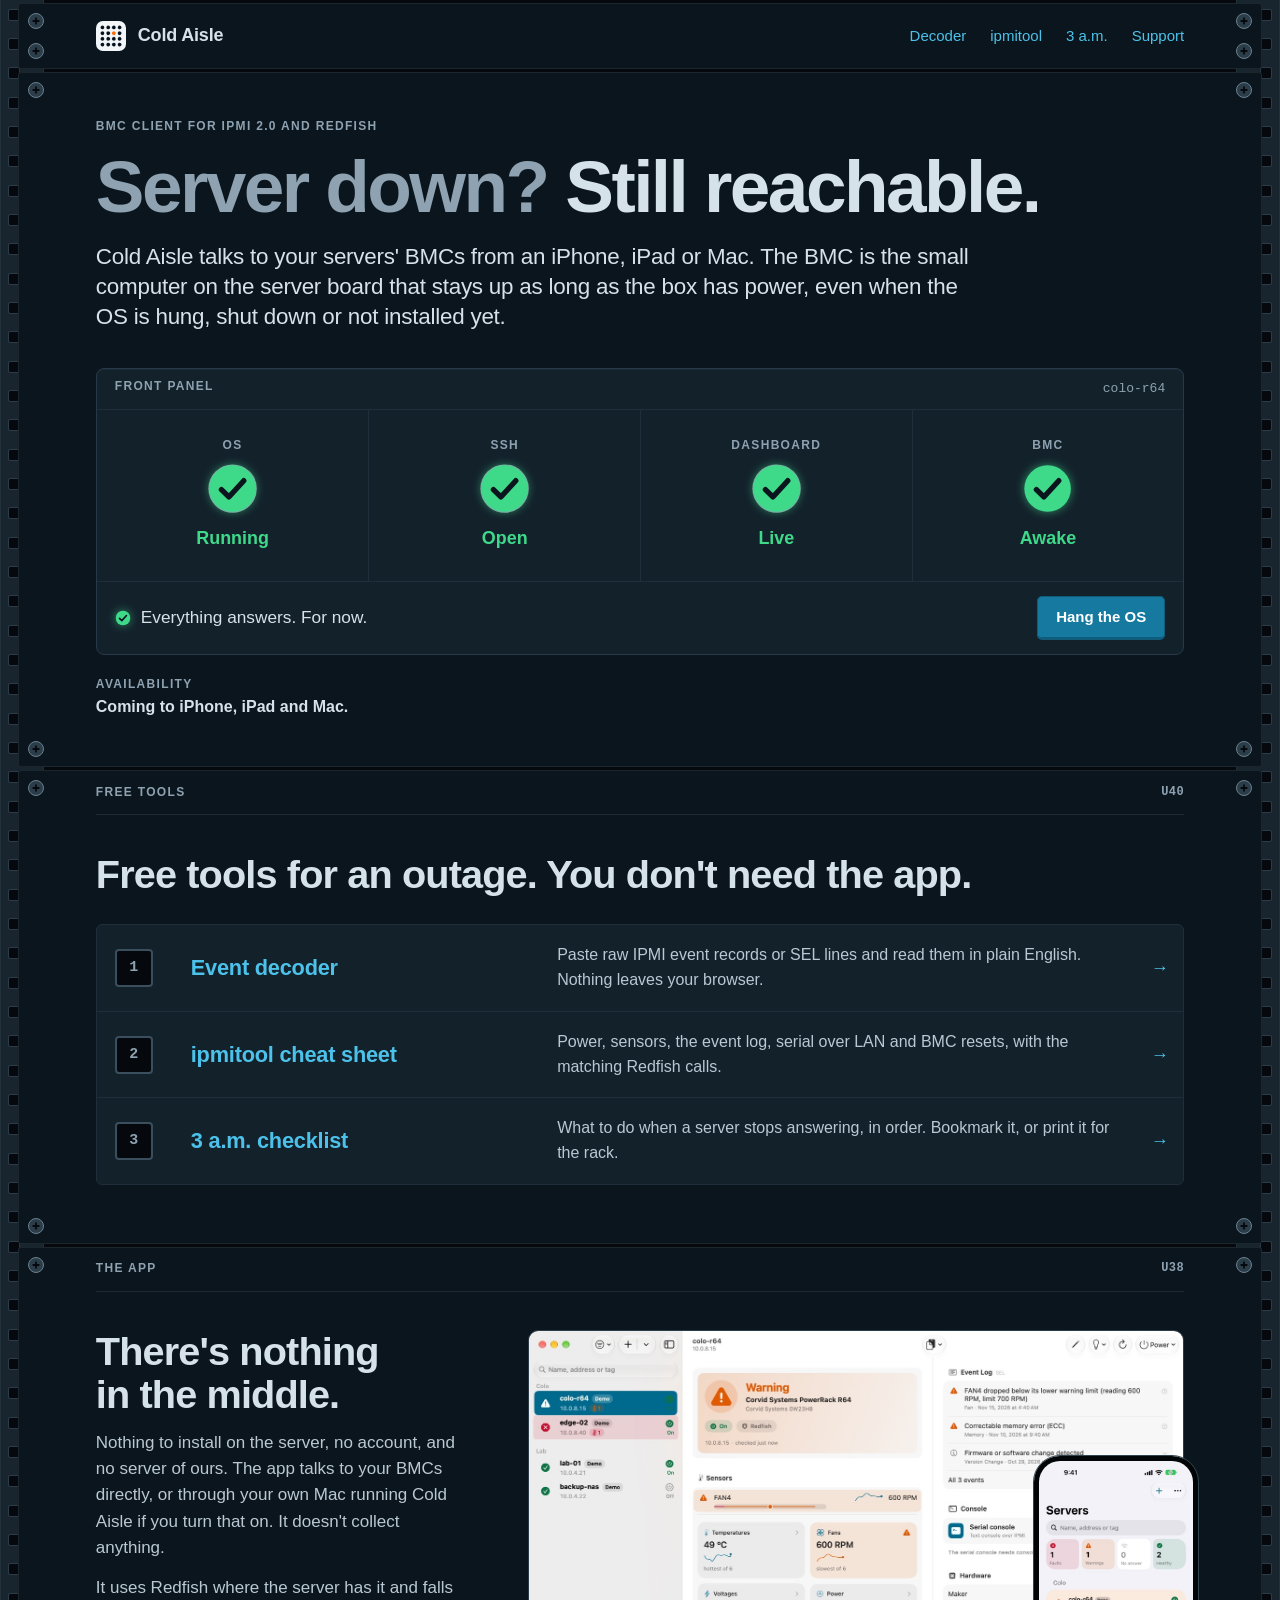
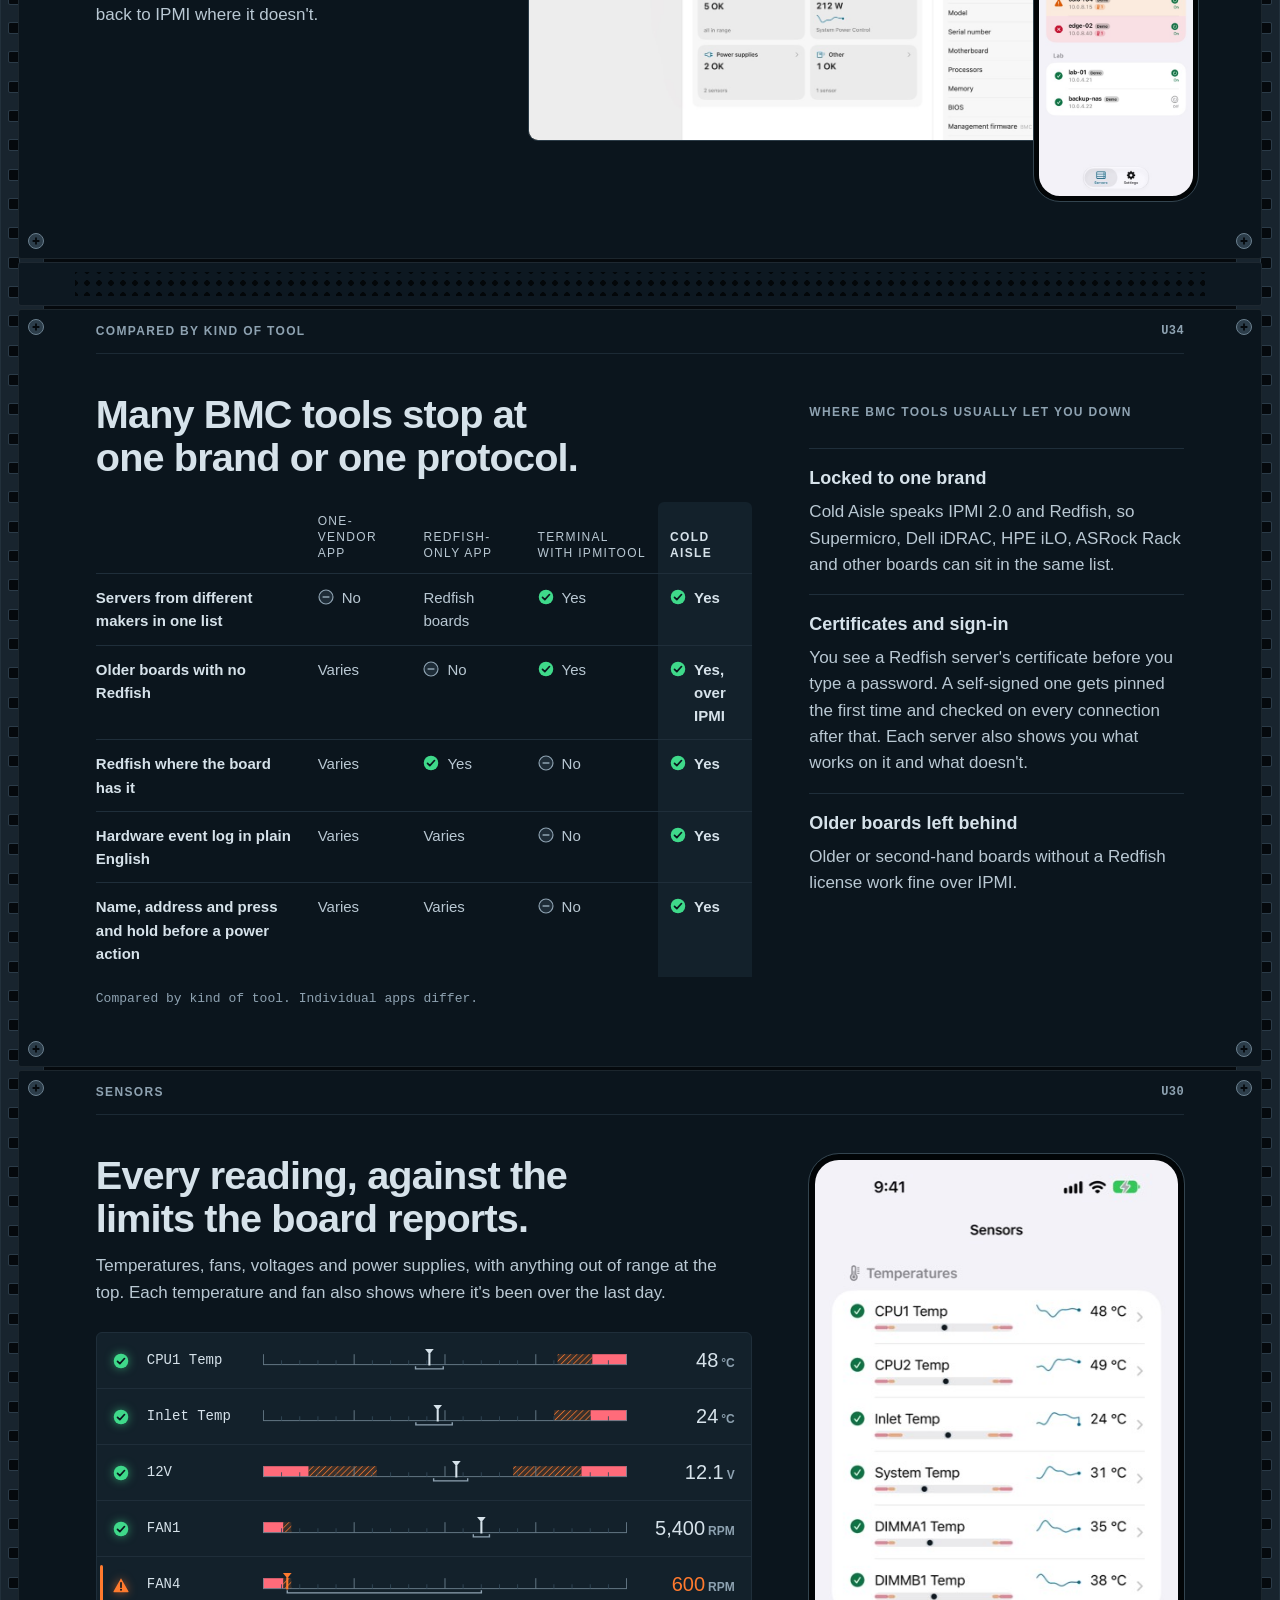
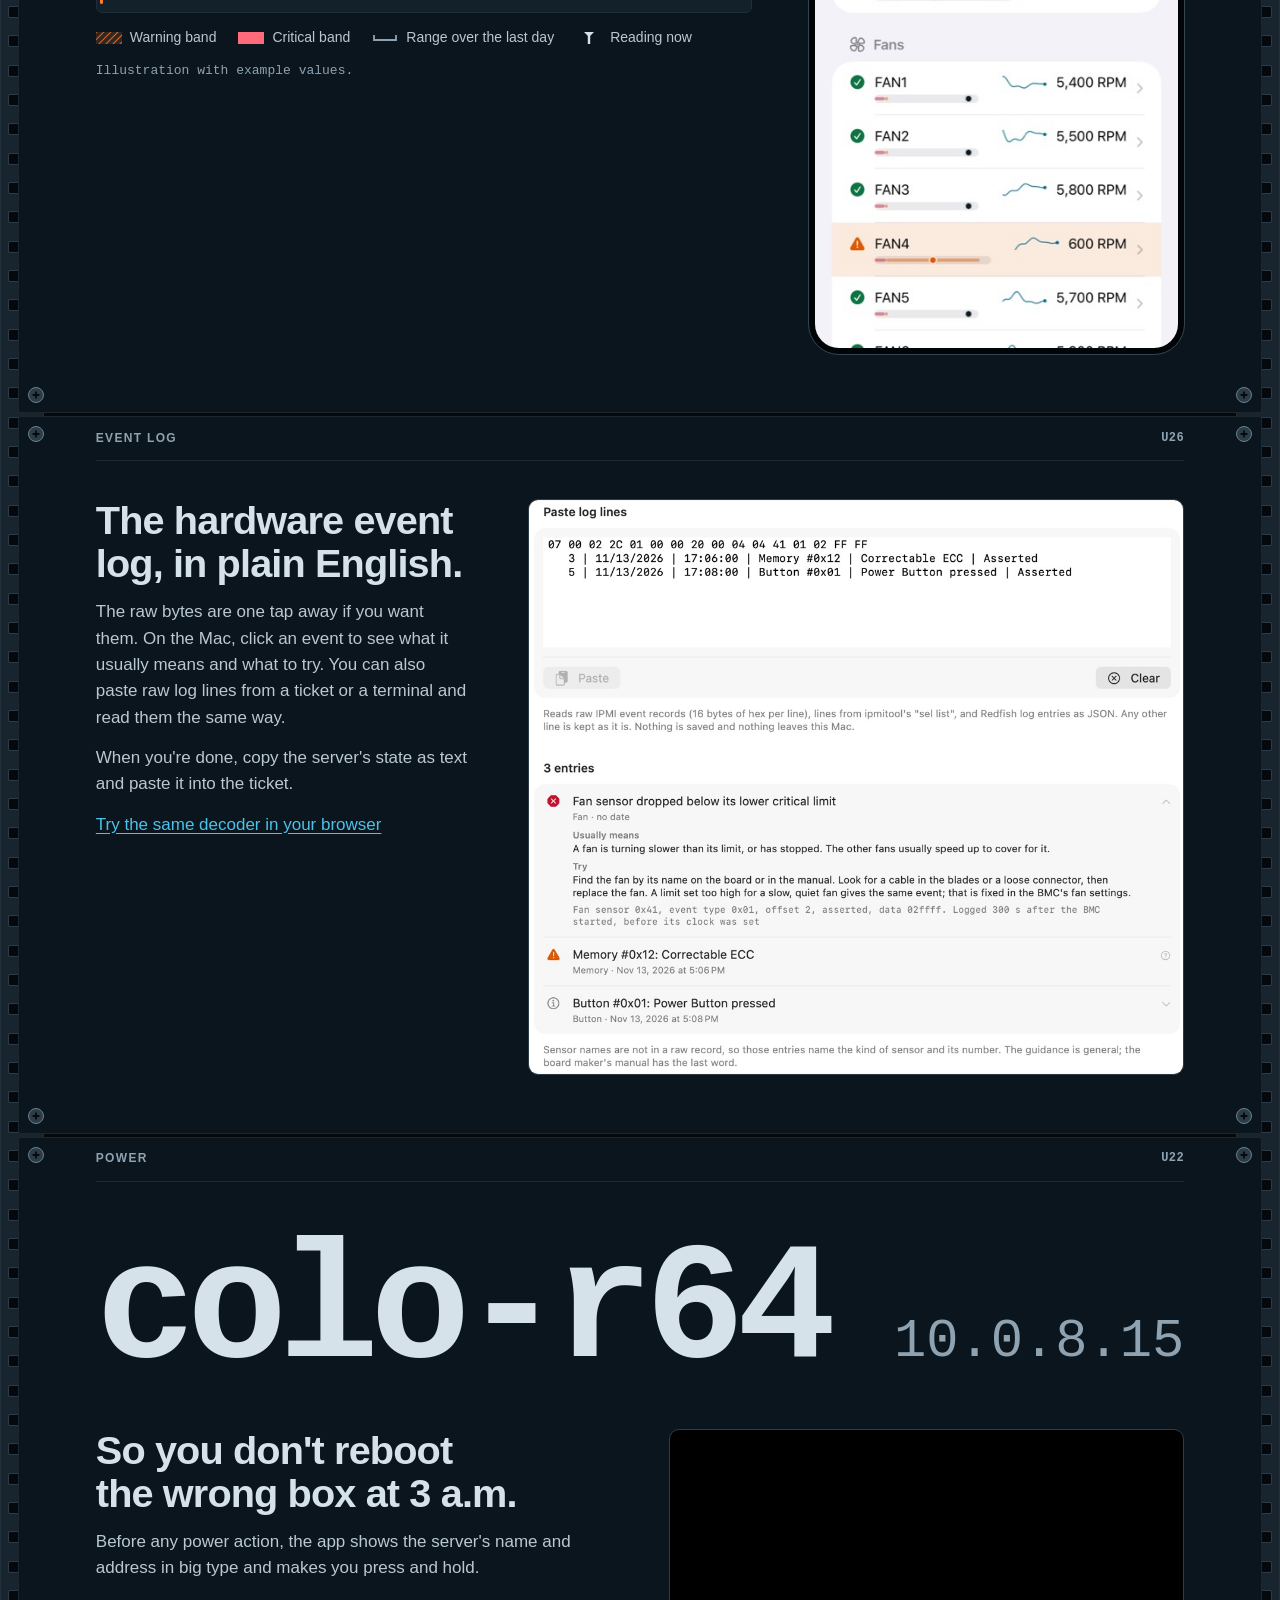
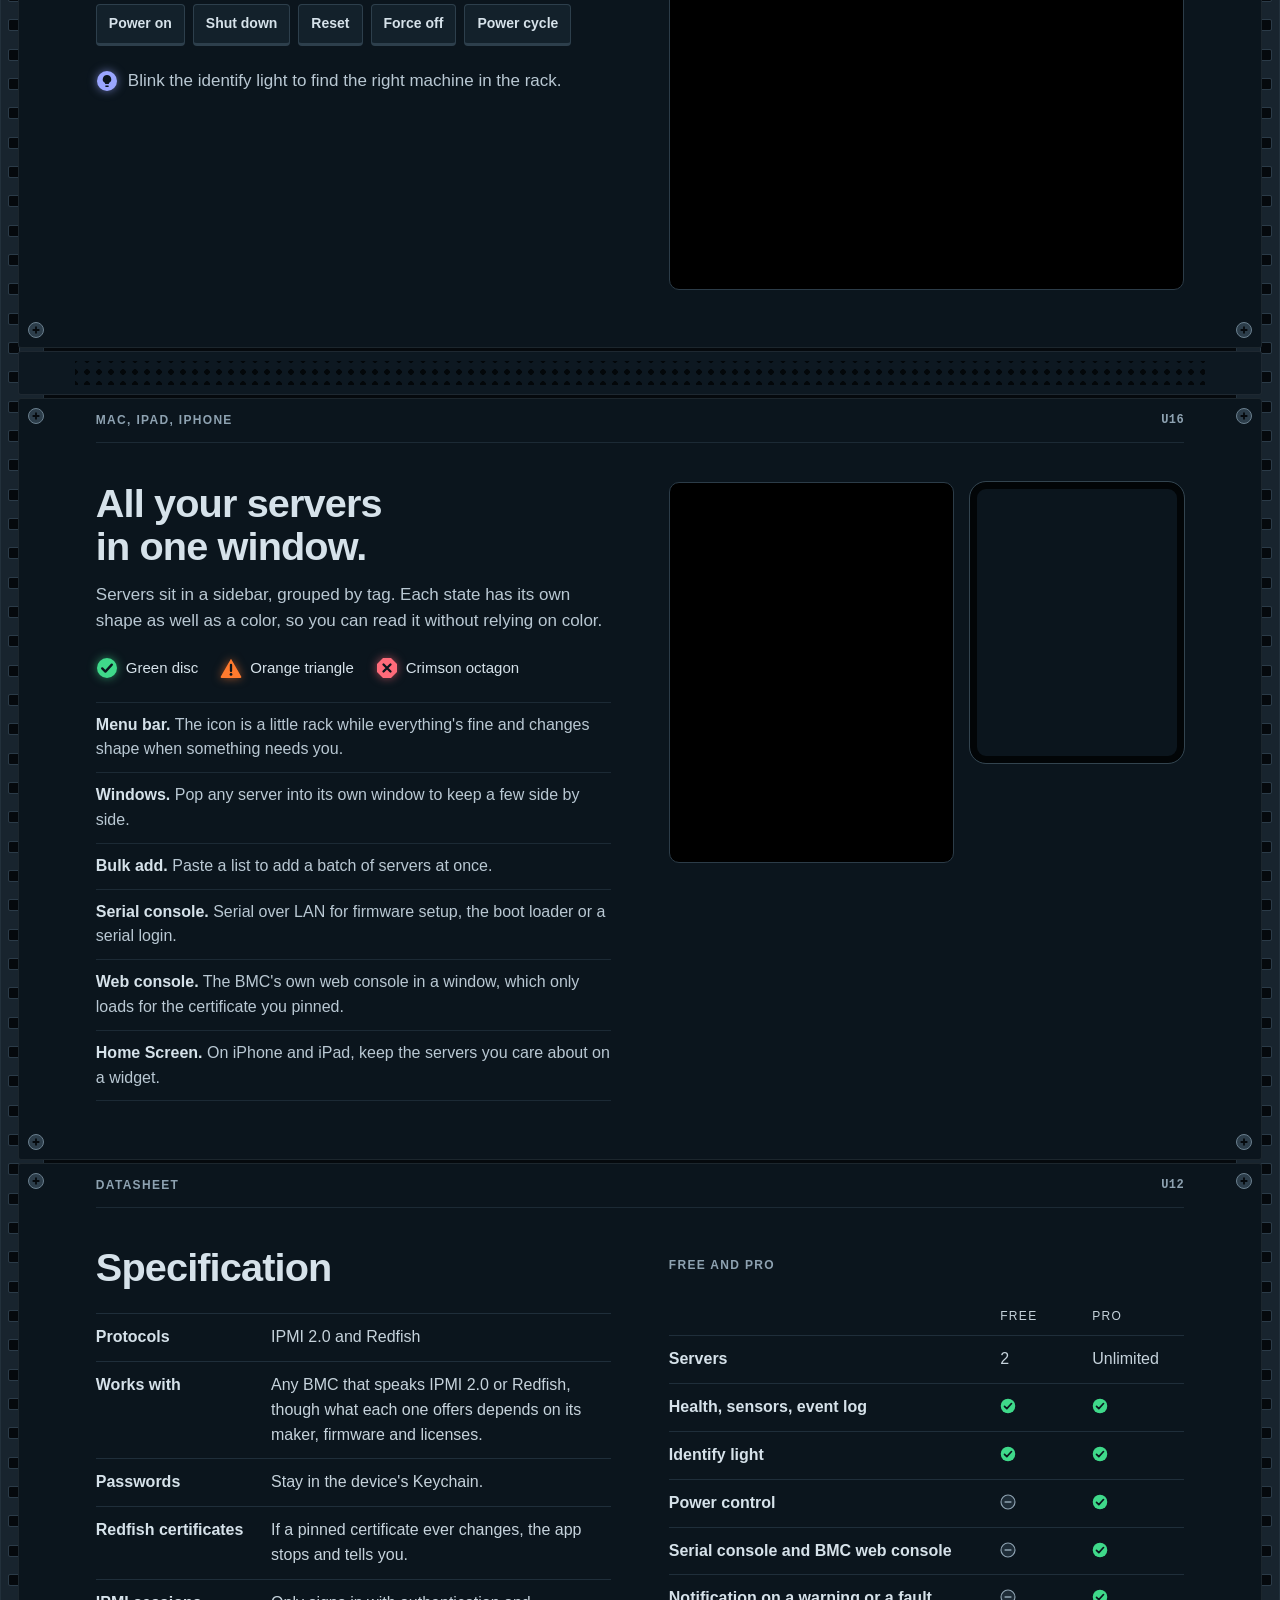
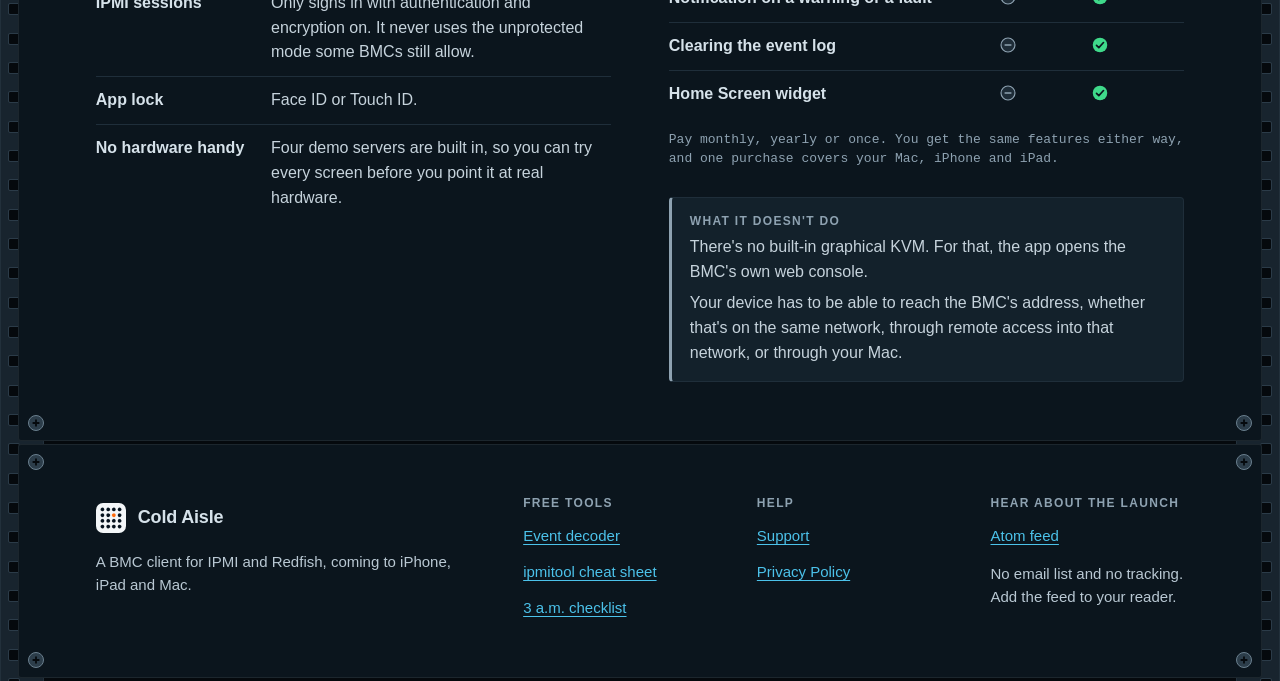
==== commit cb8aa547: "Rewrite home and support copy in a plainer voice Co-Authored-By: Claude Opus 5.5 <noreply@anthropic." ====
--- a/index.html
+++ b/index.html
@@ -49,7 +49,7 @@
 <div class="top">
 <p class="eng kick">BMC client for IPMI 2.0 and Redfish</p>
 <h1><span class="dim">Server down?</span> <span>Still reachable.</span></h1>
-<p class="what">Cold Aisle is a BMC client for IPMI and Redfish, on iPhone, iPad and Mac. The BMC is the small computer on your server board that stays awake as long as the machine has power, even when the OS is hung, shut down, or not installed yet.</p>
+<p class="what">Cold Aisle talks to your servers' BMCs from an iPhone, iPad or Mac. The BMC is the small computer on the server board that stays up as long as the box has power, even when the OS is hung, shut down or not installed yet.</p>
 </div>
 <div class="panel" id="panel">
 <div class="panel-id"><span class="eng">Front panel</span><code>colo-r64</code></div>
@@ -60,7 +60,7 @@
 <li><span class="eng">BMC</span><span class="big"><svg class="lamp  l-ok glow" aria-hidden="true"><use href="#l-ok"/></svg></span><span class="word awake">Awake</span></li>
 </ul>
 <div class="panel-foot">
-<p class="verdict" aria-live="polite"><svg class="lamp s l-ok glow" aria-hidden="true"><use href="#l-ok"/></svg><span id="say">The OS is gone. The BMC still answers. You still have a way in.</span></p>
+<p class="verdict" aria-live="polite"><svg class="lamp s l-ok glow" aria-hidden="true"><use href="#l-ok"/></svg><span id="say">The OS is gone, but the BMC still answers, so you still have a way in.</span></p>
 <button class="btn go" id="hang" type="button" hidden>Hang the OS</button>
 </div>
 </div>
@@ -77,7 +77,7 @@
 <div class="plate" aria-hidden="true"><span class="eng">Free tools</span><span class="eng">U40</span></div>
 <div class="sec tight">
 <div>
-<h2 id="h-tools">Useful in an outage, with or without the app.</h2>
+<h2 id="h-tools">Free tools for an outage. You don't need the app.</h2>
 <ul class="ports">
 <li><a href="decode/"><span class="jack" aria-hidden="true">1</span><b>Event decoder</b><span class="d">Paste raw IPMI event records or SEL lines and read them in plain English. Nothing leaves your browser.</span><span class="arrow" aria-hidden="true">&rarr;</span></a></li>
 <li><a href="ipmitool/"><span class="jack" aria-hidden="true">2</span><b>ipmitool cheat sheet</b><span class="d">Power, sensors, the event log, serial over LAN and BMC resets, with the matching Redfish calls.</span><span class="arrow" aria-hidden="true">&rarr;</span></a></li>
@@ -92,7 +92,7 @@
 <div class="sec tight c-5-7">
 <div>
 <h2 id="h-screens">There's nothing in the middle.</h2>
-<p class="body">No agent on the server, no account, no server of ours. The app connects to your BMCs directly, or through your own Mac running Cold Aisle if you turn that on, and it doesn't collect anything.</p>
+<p class="body">Nothing to install on the server, no account, and no server of ours. The app talks to your BMCs directly, or through your own Mac running Cold Aisle if you turn that on. It doesn't collect anything.</p>
 <p class="body">It uses Redfish where the server has it and falls back to IPMI where it doesn't.</p>
 </div>
 <div class="screens">
@@ -125,8 +125,8 @@
 <div>
 <h3 class="eng free-h">Where BMC tools usually let you down</h3>
 <dl class="answers">
-<div><dt>Locked to one brand</dt><dd>Cold Aisle speaks both IPMI 2.0 and Redfish, so Supermicro, Dell iDRAC, HPE iLO, ASRock Rack and others can all sit in the same list.</dd></div>
-<div><dt>Certificates and sign-in</dt><dd>You see a Redfish server's certificate before you type a password. Self-signed certificates get pinned the first time and checked every time after. The app tells you what works on each server.</dd></div>
+<div><dt>Locked to one brand</dt><dd>Cold Aisle speaks IPMI 2.0 and Redfish, so Supermicro, Dell iDRAC, HPE iLO, ASRock Rack and other boards can sit in the same list.</dd></div>
+<div><dt>Certificates and sign-in</dt><dd>You see a Redfish server's certificate before you type a password. A self-signed one gets pinned the first time and checked on every connection after that. Each server also shows you what works on it and what doesn't.</dd></div>
 <div><dt>Older boards left behind</dt><dd>Older or second-hand boards without a Redfish license work fine over IPMI.</dd></div>
 </dl>
 </div>
@@ -138,7 +138,7 @@
 <div class="sec tight c-7-5">
 <div>
 <h2 id="h-sens">Every reading, against the limits the board reports.</h2>
-<p class="body">Temperatures, fans, voltages and power supplies, with anything out of range at the top. See how each temperature and fan has moved over the last day.</p>
+<p class="body">Temperatures, fans, voltages and power supplies, with anything out of range at the top. Each temperature and fan also shows where it's been over the last day.</p>
 <ul class="sens" aria-label="Example sensor readings">
 <li><svg class="lamp s l-ok glow" aria-hidden="true"><use href="#l-ok"/></svg><span class="n">CPU1 Temp</span><span class="scale-c"><svg class="scale" viewBox="0 0 420 26" aria-hidden="true"><rect x="340.0" y="6" width="40.0" height="12" fill="url(#hatch)"/><rect x="380.0" y="6" width="40.0" height="12" fill="#ff6b7a"/><path d="M0 18H420" stroke="#6f8391"/><path d="M21.4 13V18M42.4 13V18M63.4 13V18M84.3 13V18M126.2 13V18M147.2 13V18M168.1 13V18M189.1 13V18M230.9 13V18M251.9 13V18M272.9 13V18M293.8 13V18M335.7 13V18M356.6 13V18M377.6 13V18M398.6 13V18" stroke="#34495a"/><path d="M0.5 6V18M105.2 6V18M210.0 6V18M314.8 6V18M419.5 6V18" stroke="#6f8391"/><path d="M176.0 20V23H208.0V20" fill="none" stroke="#8ea2b1" stroke-width="1.6"/><path d="M192.0 5V19" stroke="#d6e2ea" stroke-width="2.4"/><path d="M187.0 0h10l-5 6z" fill="#d6e2ea"/></svg></span><span class="v">48<small>°C</small><span class="vh">, in range</span></span></li>
 <li><svg class="lamp s l-ok glow" aria-hidden="true"><use href="#l-ok"/></svg><span class="n">Inlet Temp</span><span class="scale-c"><svg class="scale" viewBox="0 0 420 26" aria-hidden="true"><rect x="336.0" y="6" width="42.0" height="12" fill="url(#hatch)"/><rect x="378.0" y="6" width="42.0" height="12" fill="#ff6b7a"/><path d="M0 18H420" stroke="#6f8391"/><path d="M21.4 13V18M42.4 13V18M63.4 13V18M84.3 13V18M126.2 13V18M147.2 13V18M168.1 13V18M189.1 13V18M230.9 13V18M251.9 13V18M272.9 13V18M293.8 13V18M335.7 13V18M356.6 13V18M377.6 13V18M398.6 13V18" stroke="#34495a"/><path d="M0.5 6V18M105.2 6V18M210.0 6V18M314.8 6V18M419.5 6V18" stroke="#6f8391"/><path d="M176.4 20V23H218.4V20" fill="none" stroke="#8ea2b1" stroke-width="1.6"/><path d="M201.6 5V19" stroke="#d6e2ea" stroke-width="2.4"/><path d="M196.6 0h10l-5 6z" fill="#d6e2ea"/></svg></span><span class="v">24<small>°C</small><span class="vh">, in range</span></span></li>
@@ -163,8 +163,8 @@
 <div class="sec tight c-5-7">
 <div>
 <h2 id="h-log">The hardware event log, in plain English.</h2>
-<p class="body">The raw detail is one tap away if you want it. On the Mac, click an event to see what it usually means and what to try, or paste raw log lines from a ticket or a terminal and read them the same way.</p>
-<p class="body">Copy a server's state as text and paste it straight into a ticket.</p>
+<p class="body">The raw bytes are one tap away if you want them. On the Mac, click an event to see what it usually means and what to try. You can also paste raw log lines from a ticket or a terminal and read them the same way.</p>
+<p class="body">When you're done, copy the server's state as text and paste it into the ticket.</p>
 <p class="body"><a href="decode/">Try the same decoder in your browser</a></p>
 </div>
 <figure><img class="win" src="img/mac-log-reader.jpg" width="1100" height="965" loading="lazy" alt="The Read a Log window on the Mac: three pasted raw log lines decoded into a fan fault, a correctable memory error and a power button press, with what the fault usually means and what to try."></figure>
@@ -191,13 +191,13 @@
 <div class="plate" aria-hidden="true"><span class="eng">Mac, iPad, iPhone</span><span class="eng">U16</span></div>
 <div class="sec tight c-6-6">
 <div>
-<h2 id="h-mac">Your whole fleet fits in one window.</h2>
-<p class="body">Every server sits in a sidebar, grouped by tag, with its state shown as a shape as well as a color, so you never have to rely on color alone.</p>
+<h2 id="h-mac">All your servers in one window.</h2>
+<p class="body">Servers sit in a sidebar, grouped by tag. Each state has its own shape as well as a color, so you can read it without relying on color.</p>
 <ul class="shapes" aria-label="Status shapes"><li><svg class="lamp  l-ok glow" aria-hidden="true"><use href="#l-ok"/></svg>Green disc</li><li><svg class="lamp  l-warn glow" aria-hidden="true"><use href="#l-warn"/></svg>Orange triangle</li><li><svg class="lamp  l-fault glow" aria-hidden="true"><use href="#l-fault"/></svg>Crimson octagon</li></ul>
 <ul class="ticks">
 <li><b>Menu bar.</b> The icon is a little rack while everything's fine and changes shape when something needs you.</li>
 <li><b>Windows.</b> Pop any server into its own window to keep a few side by side.</li>
-<li><b>Bulk add.</b> Paste a list to add a lot of servers at once.</li>
+<li><b>Bulk add.</b> Paste a list to add a batch of servers at once.</li>
 <li><b>Serial console.</b> Serial over LAN for firmware setup, the boot loader or a serial login.</li>
 <li><b>Web console.</b> The BMC's own web console in a window, which only loads for the certificate you pinned.</li>
 <li><b>Home Screen.</b> On iPhone and iPad, keep the servers you care about on a widget.</li>
@@ -222,7 +222,7 @@
 <tr><th scope="row">Redfish certificates</th><td>If a pinned certificate ever changes, the app stops and tells you.</td></tr>
 <tr><th scope="row">IPMI sessions</th><td>Only signs in with authentication and encryption on. It never uses the unprotected mode some BMCs still allow.</td></tr>
 <tr><th scope="row">App lock</th><td>Face ID or Touch ID.</td></tr>
-<tr><th scope="row">No hardware handy</th><td>Four demo servers are built in, so you can poke around every screen first.</td></tr>
+<tr><th scope="row">No hardware handy</th><td>Four demo servers are built in, so you can try every screen before you point it at real hardware.</td></tr>
 </tbody></table>
 </div>
 <div>
@@ -240,7 +240,7 @@
 <tr><th scope="row">Home Screen widget</th><td class="m"><svg class="lamp s l-none" aria-hidden="true"><use href="#l-none"/></svg><span class="vh">Not included</span></td><td class="m"><svg class="lamp s l-ok" aria-hidden="true"><use href="#l-ok"/></svg><span class="vh">Included</span></td></tr>
 </tbody>
 </table>
-<p class="note">Pay monthly, yearly or once. All three unlock the same things. One purchase covers your Mac, iPhone and iPad.</p>
+<p class="note">Pay monthly, yearly or once. You get the same features either way, and one purchase covers your Mac, iPhone and iPad.</p>
 <div class="limits">
 <h3 class="eng">What it doesn't do</h3>
 <p>There's no built-in graphical KVM. For that, the app opens the BMC's own web console.</p>
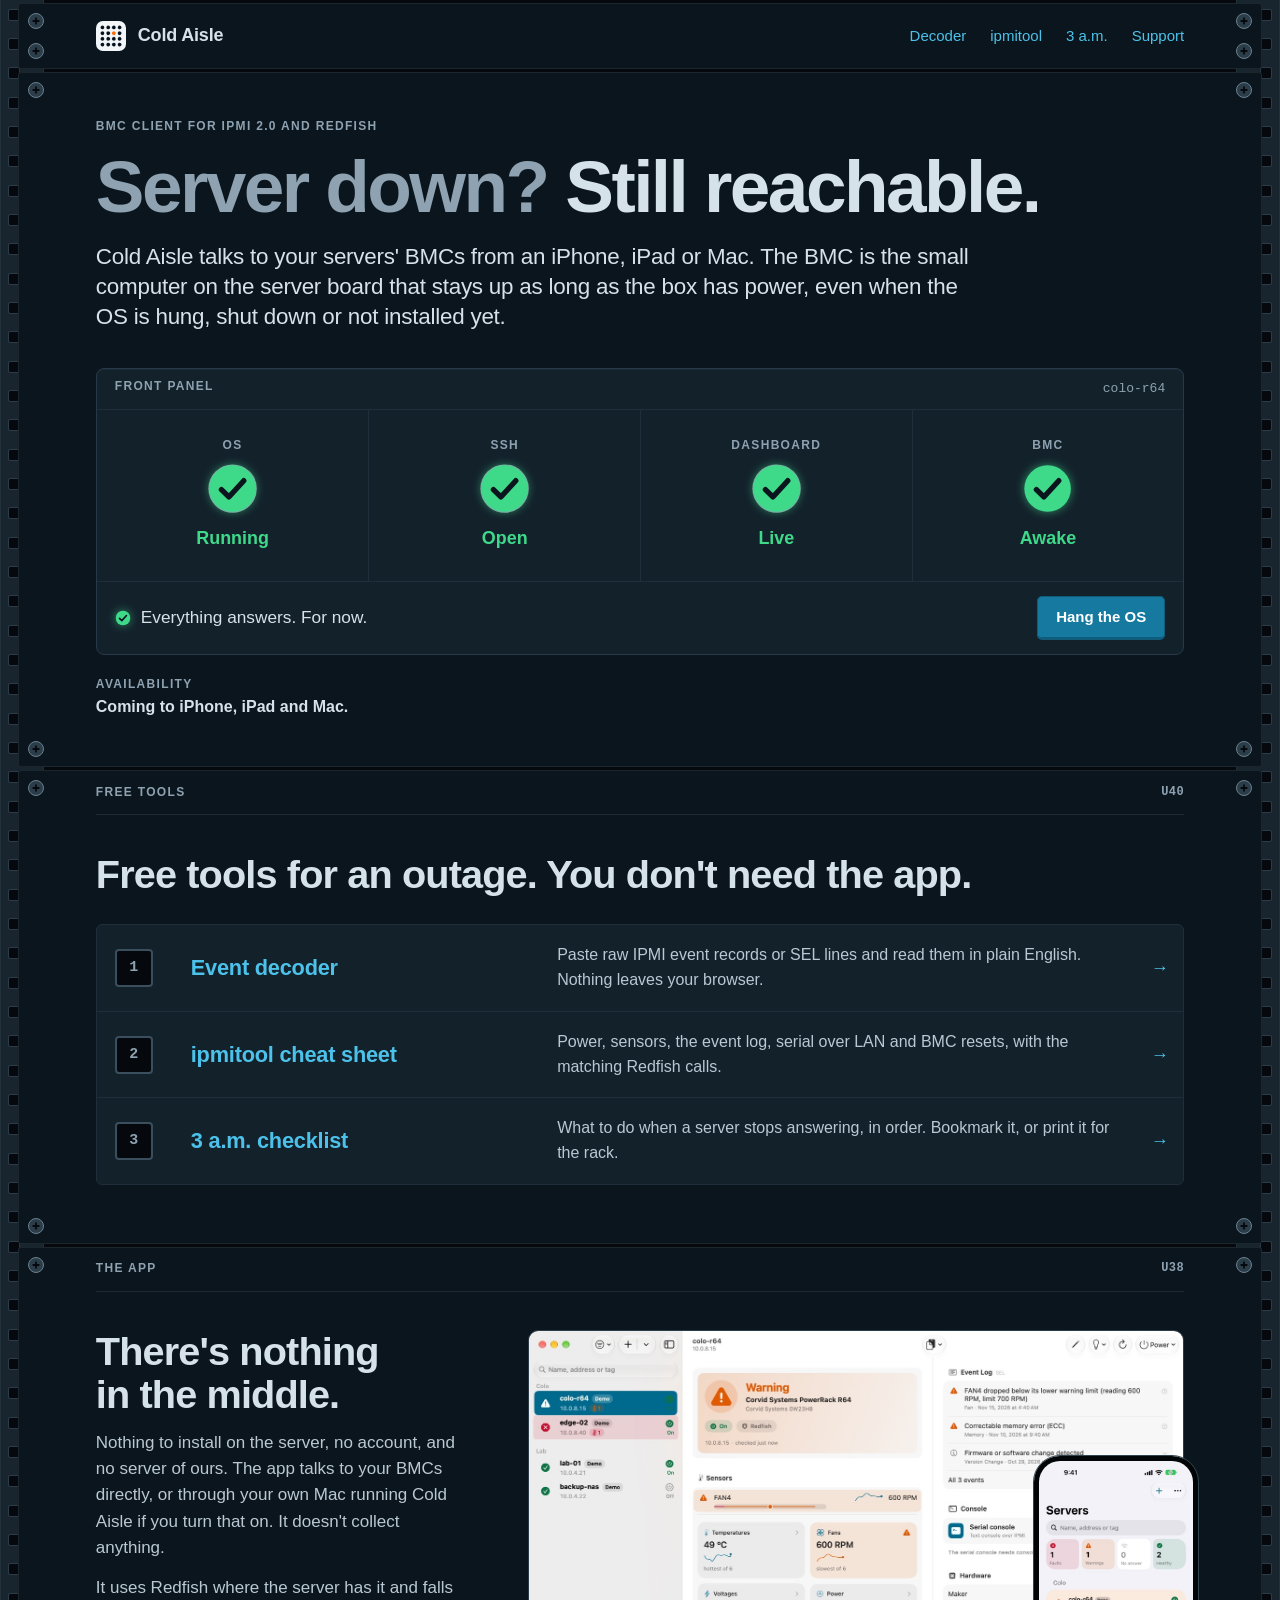
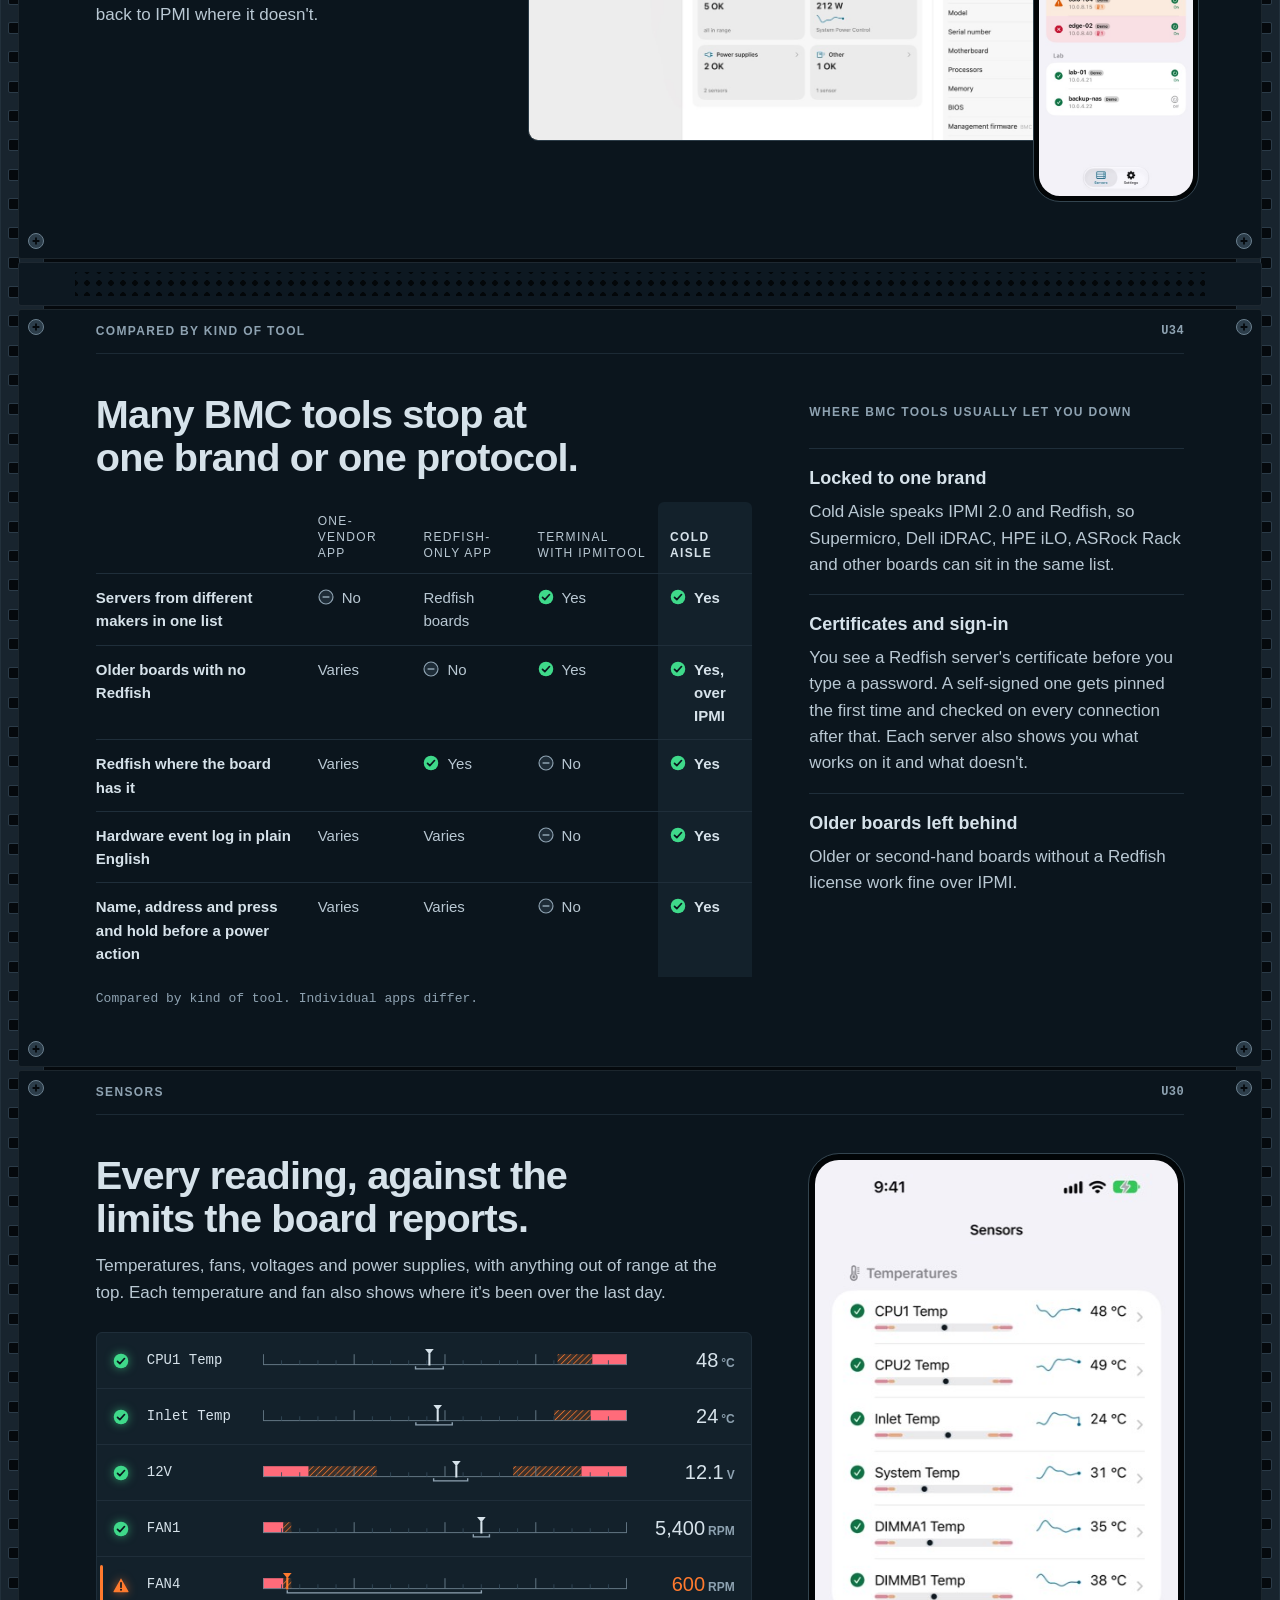
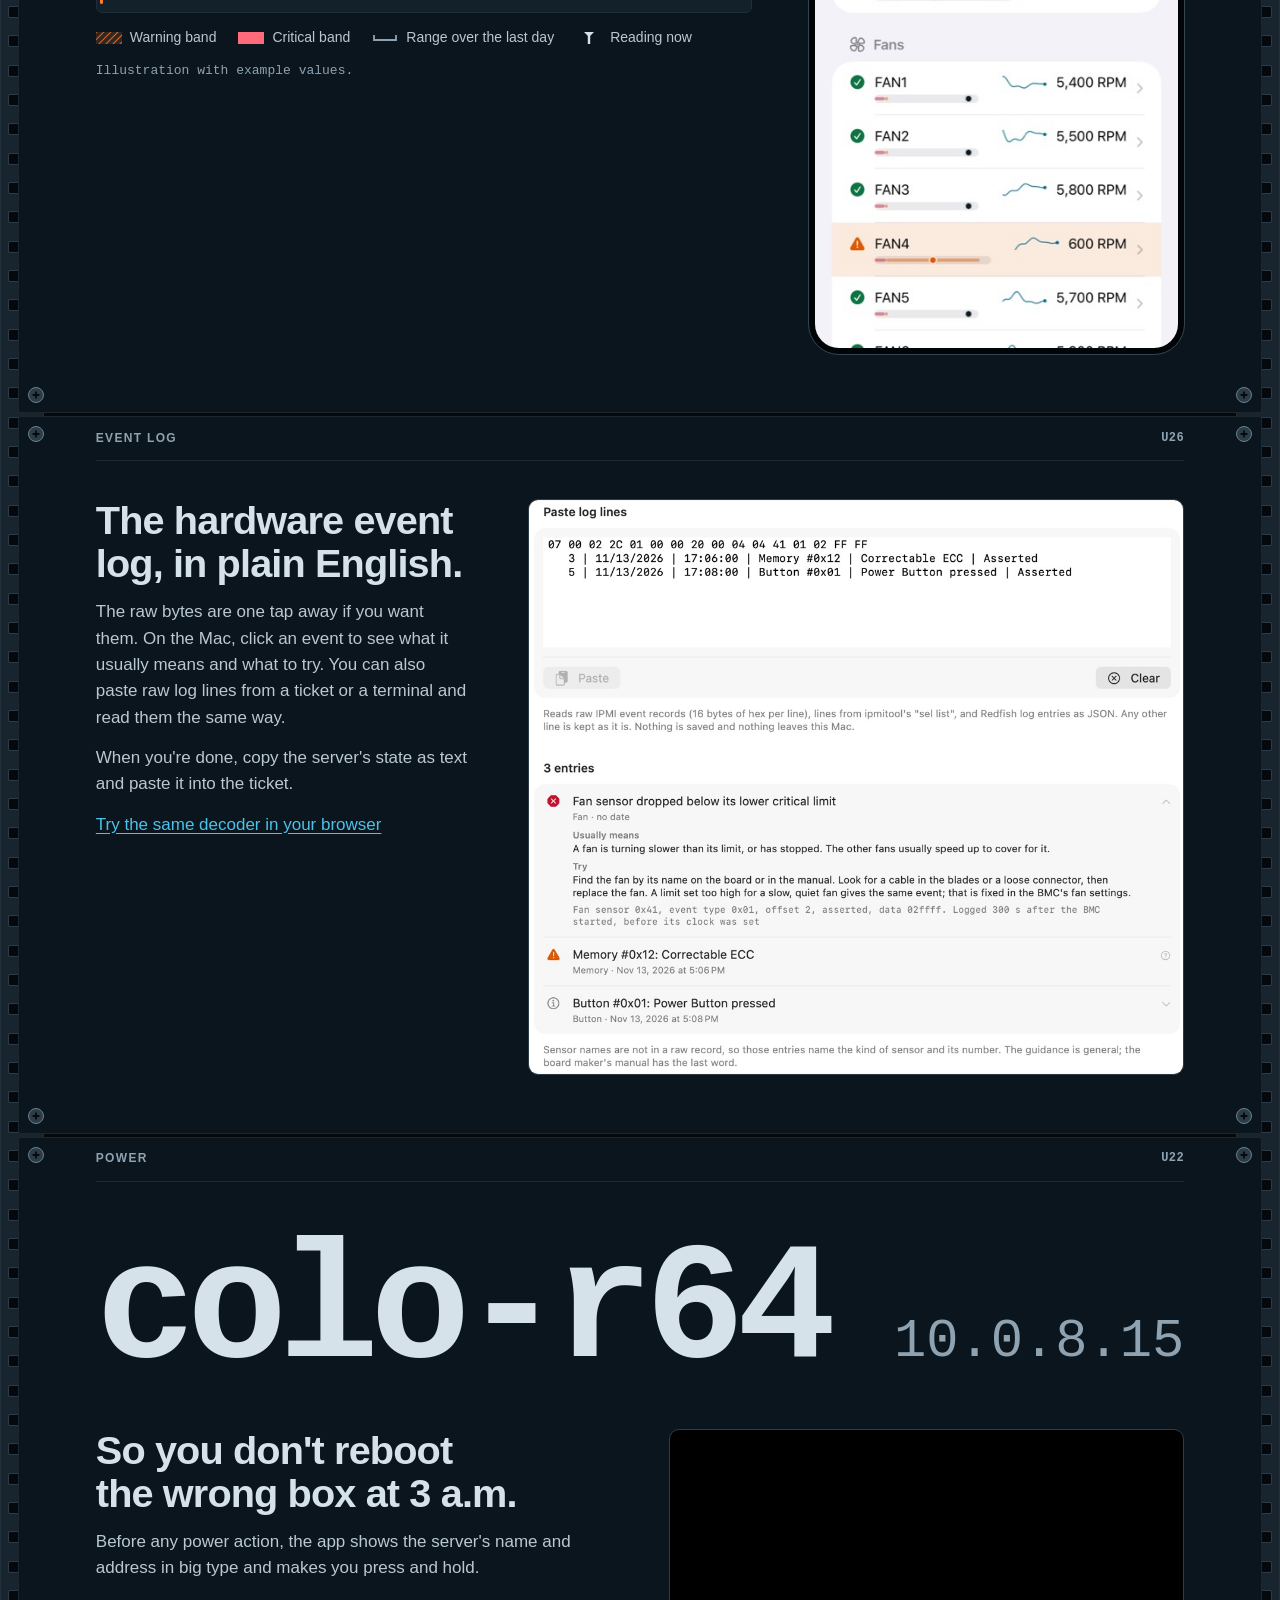
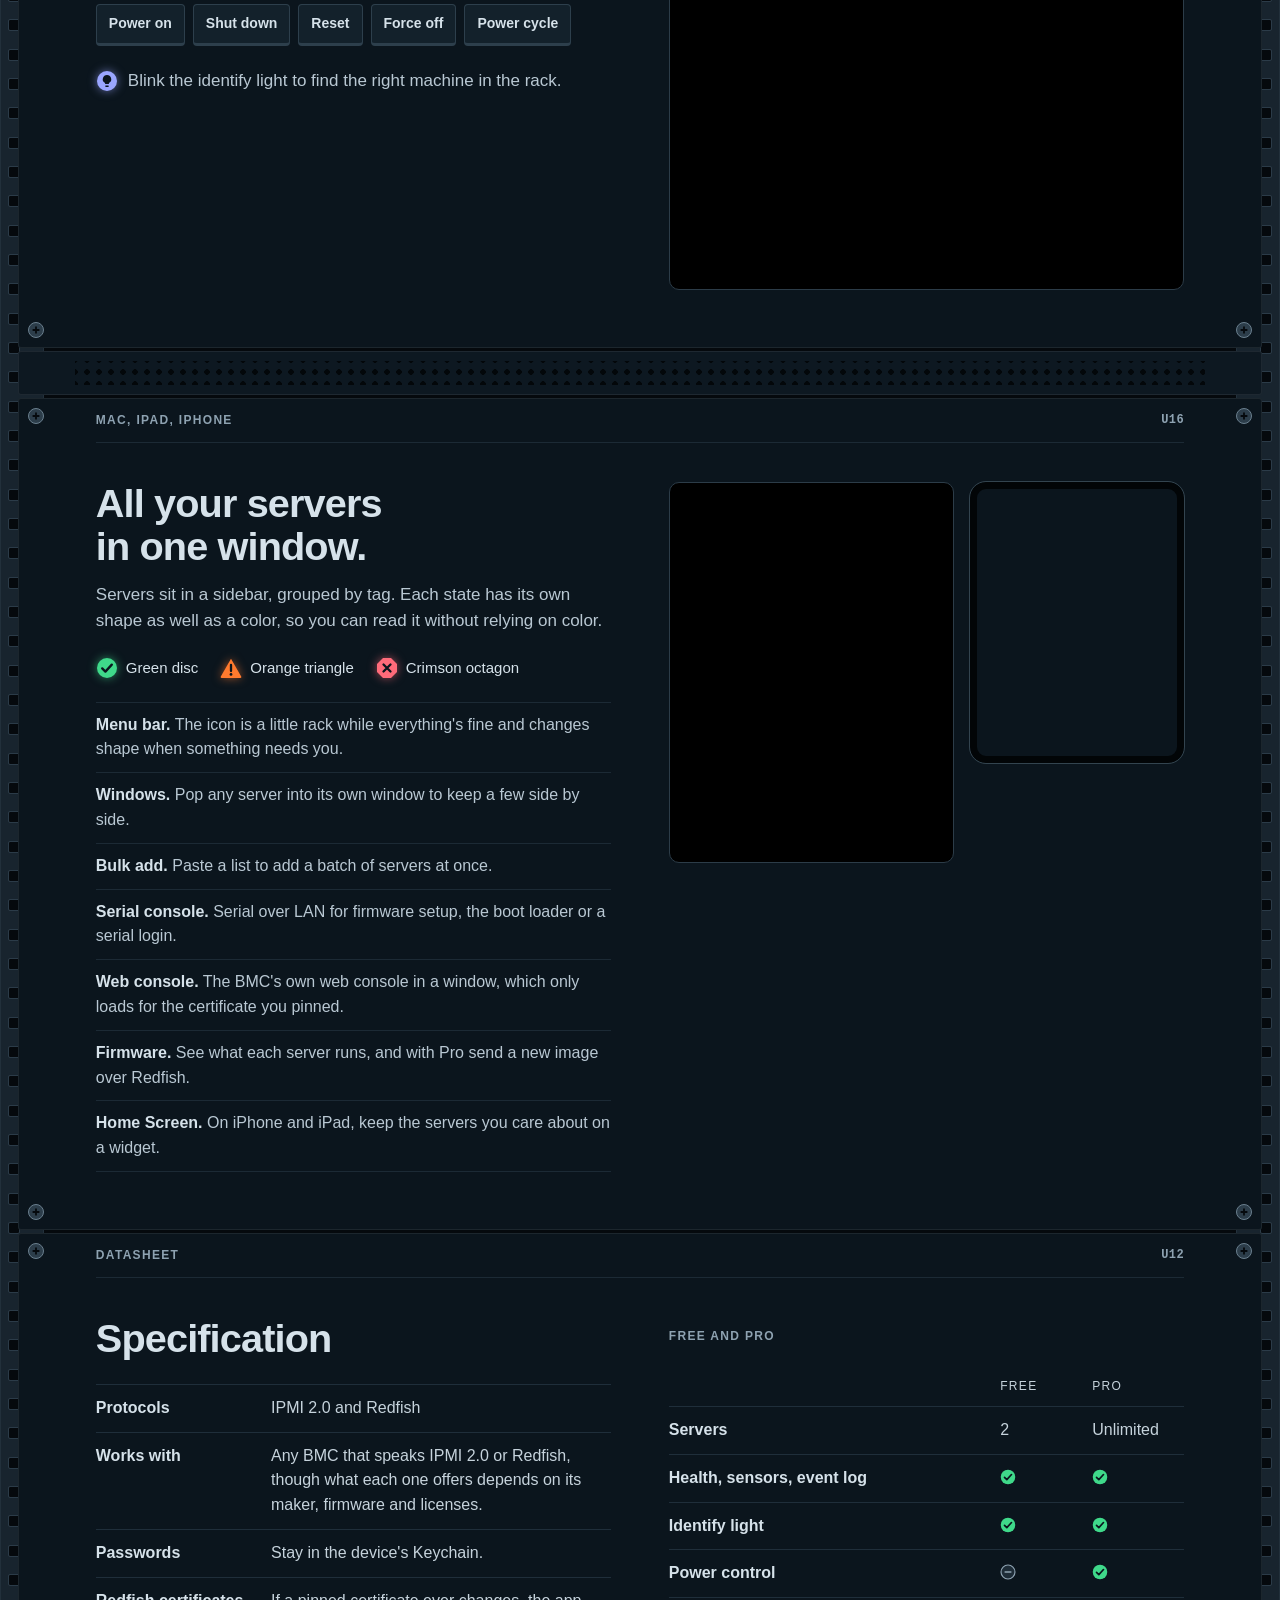
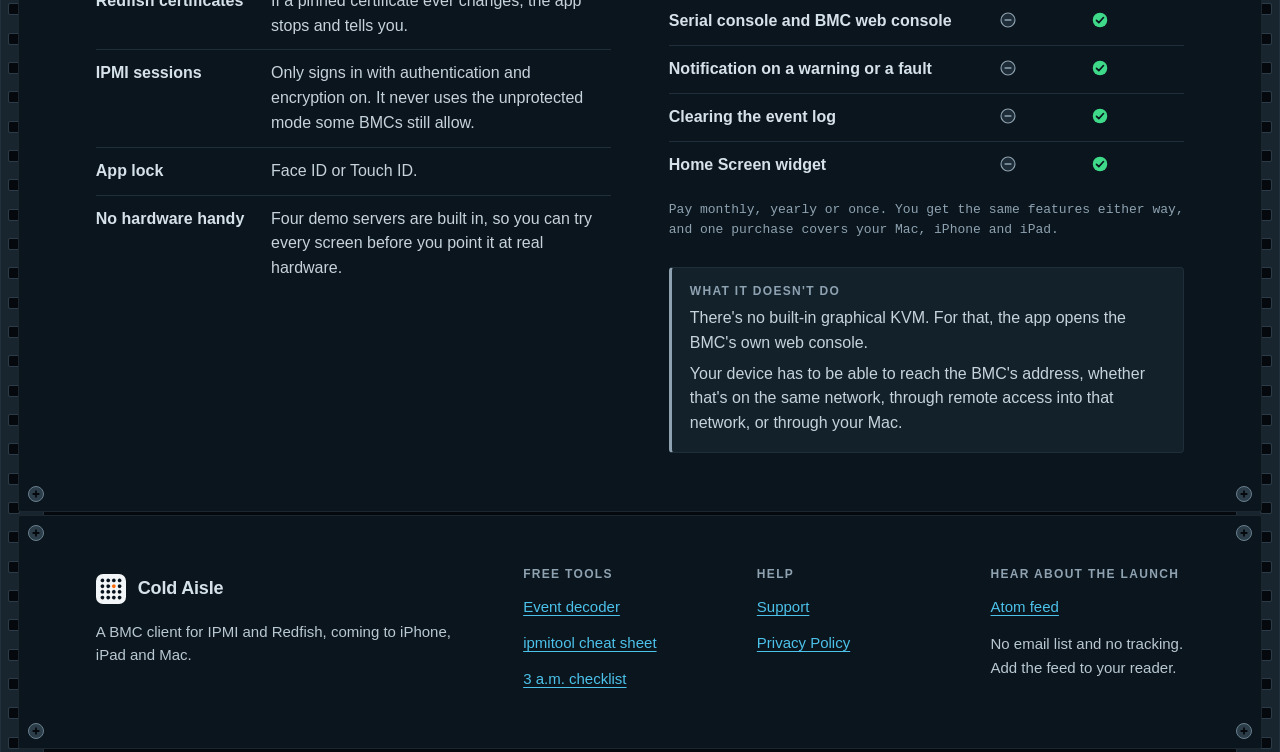
==== commit d66945eb: "Same fixes as the live pages (2026-11-22) Co-Authored-By: Claude Opus 5.5 <noreply@anthropic.com>" ====
--- a/index.html
+++ b/index.html
@@ -200,6 +200,7 @@
 <li><b>Bulk add.</b> Paste a list to add a batch of servers at once.</li>
 <li><b>Serial console.</b> Serial over LAN for firmware setup, the boot loader or a serial login.</li>
 <li><b>Web console.</b> The BMC's own web console in a window, which only loads for the certificate you pinned.</li>
+<li><b>Firmware.</b> See what each server runs, and with Pro send a new image over Redfish.</li>
 <li><b>Home Screen.</b> On iPhone and iPad, keep the servers you care about on a widget.</li>
 </ul>
 </div>
